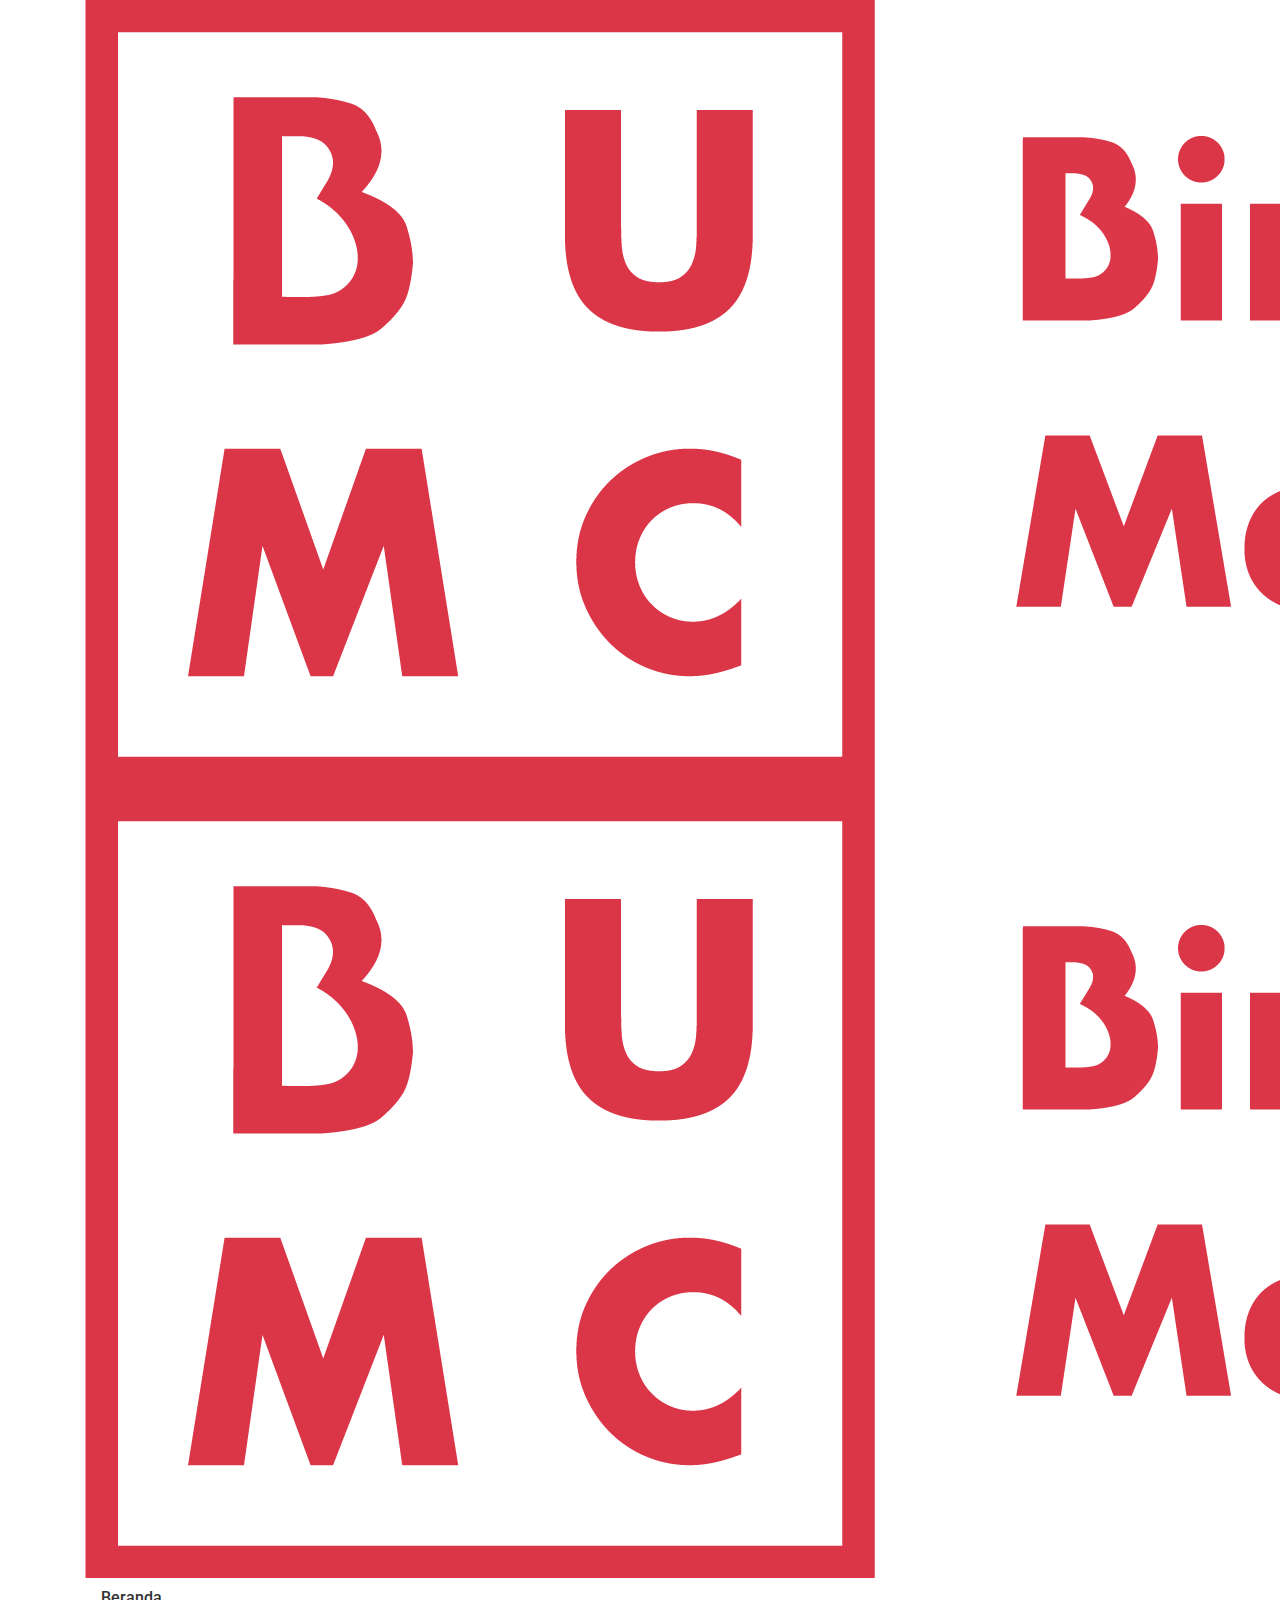
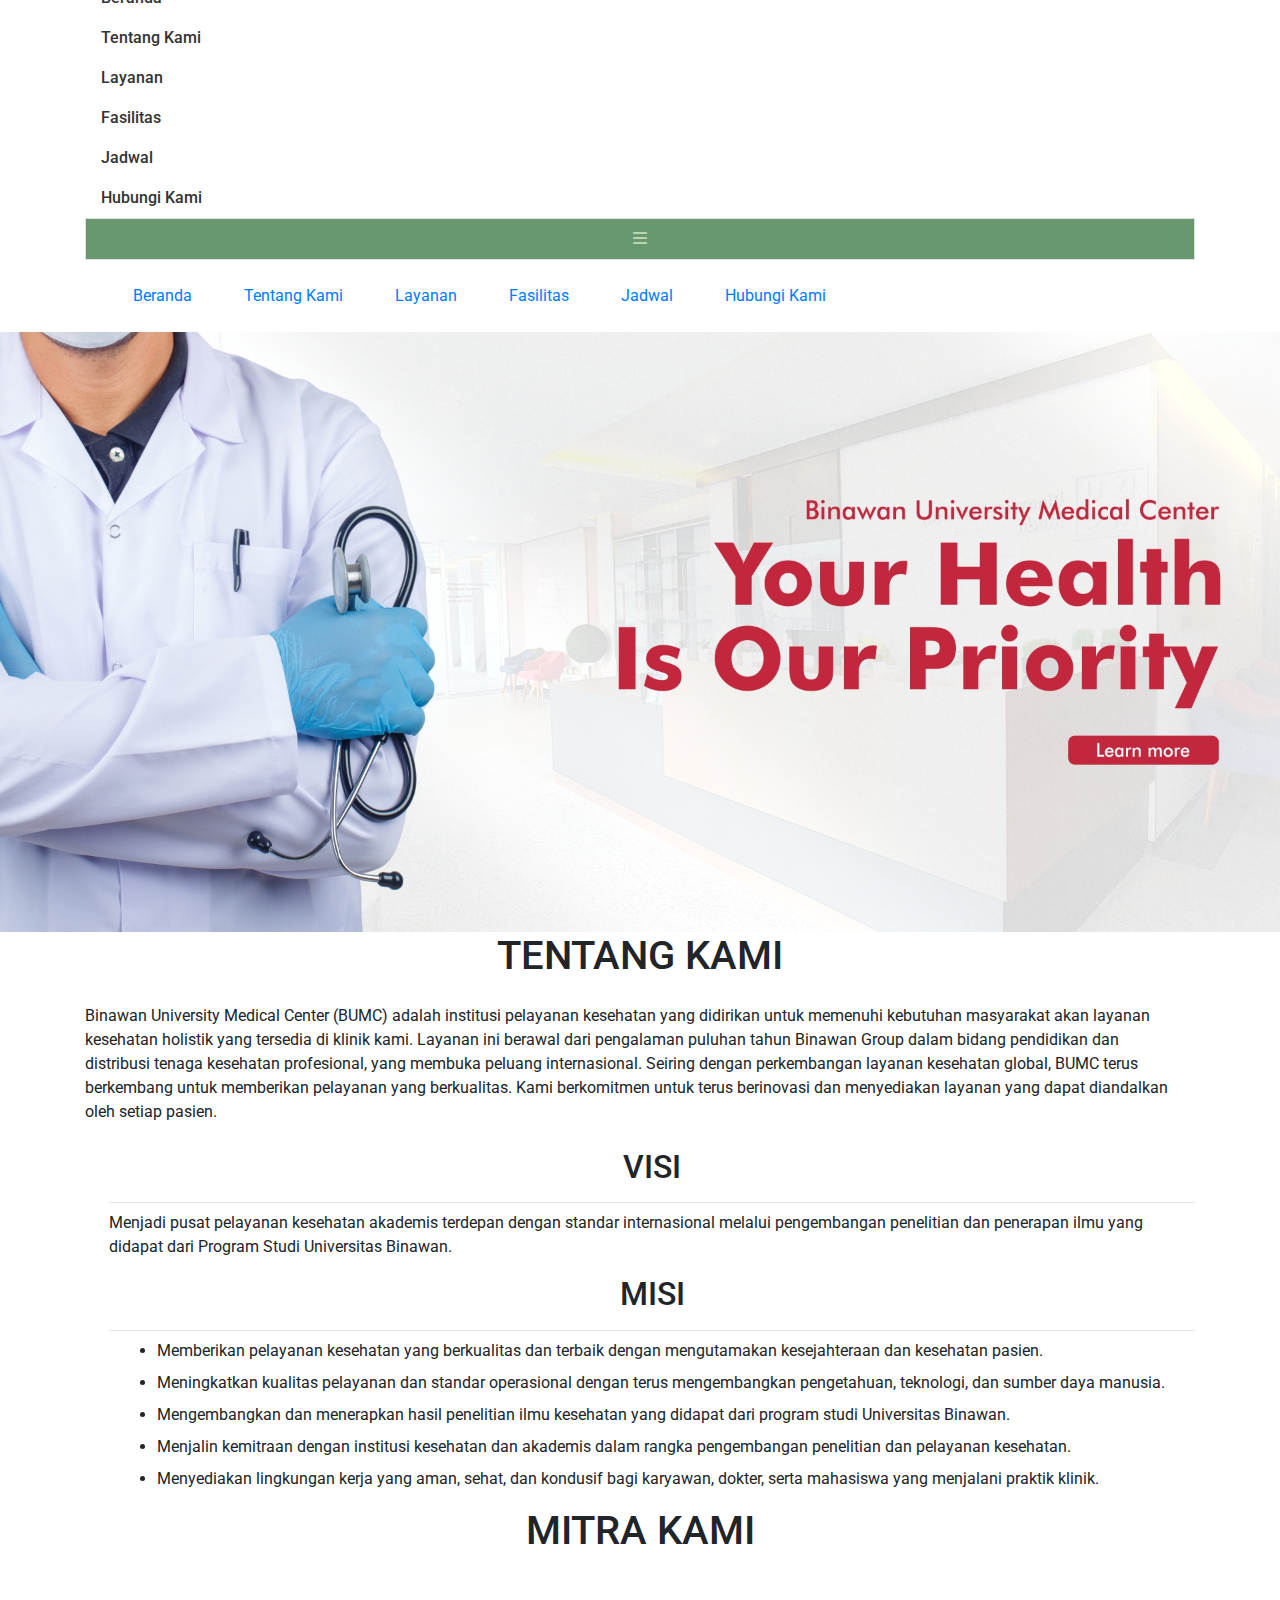
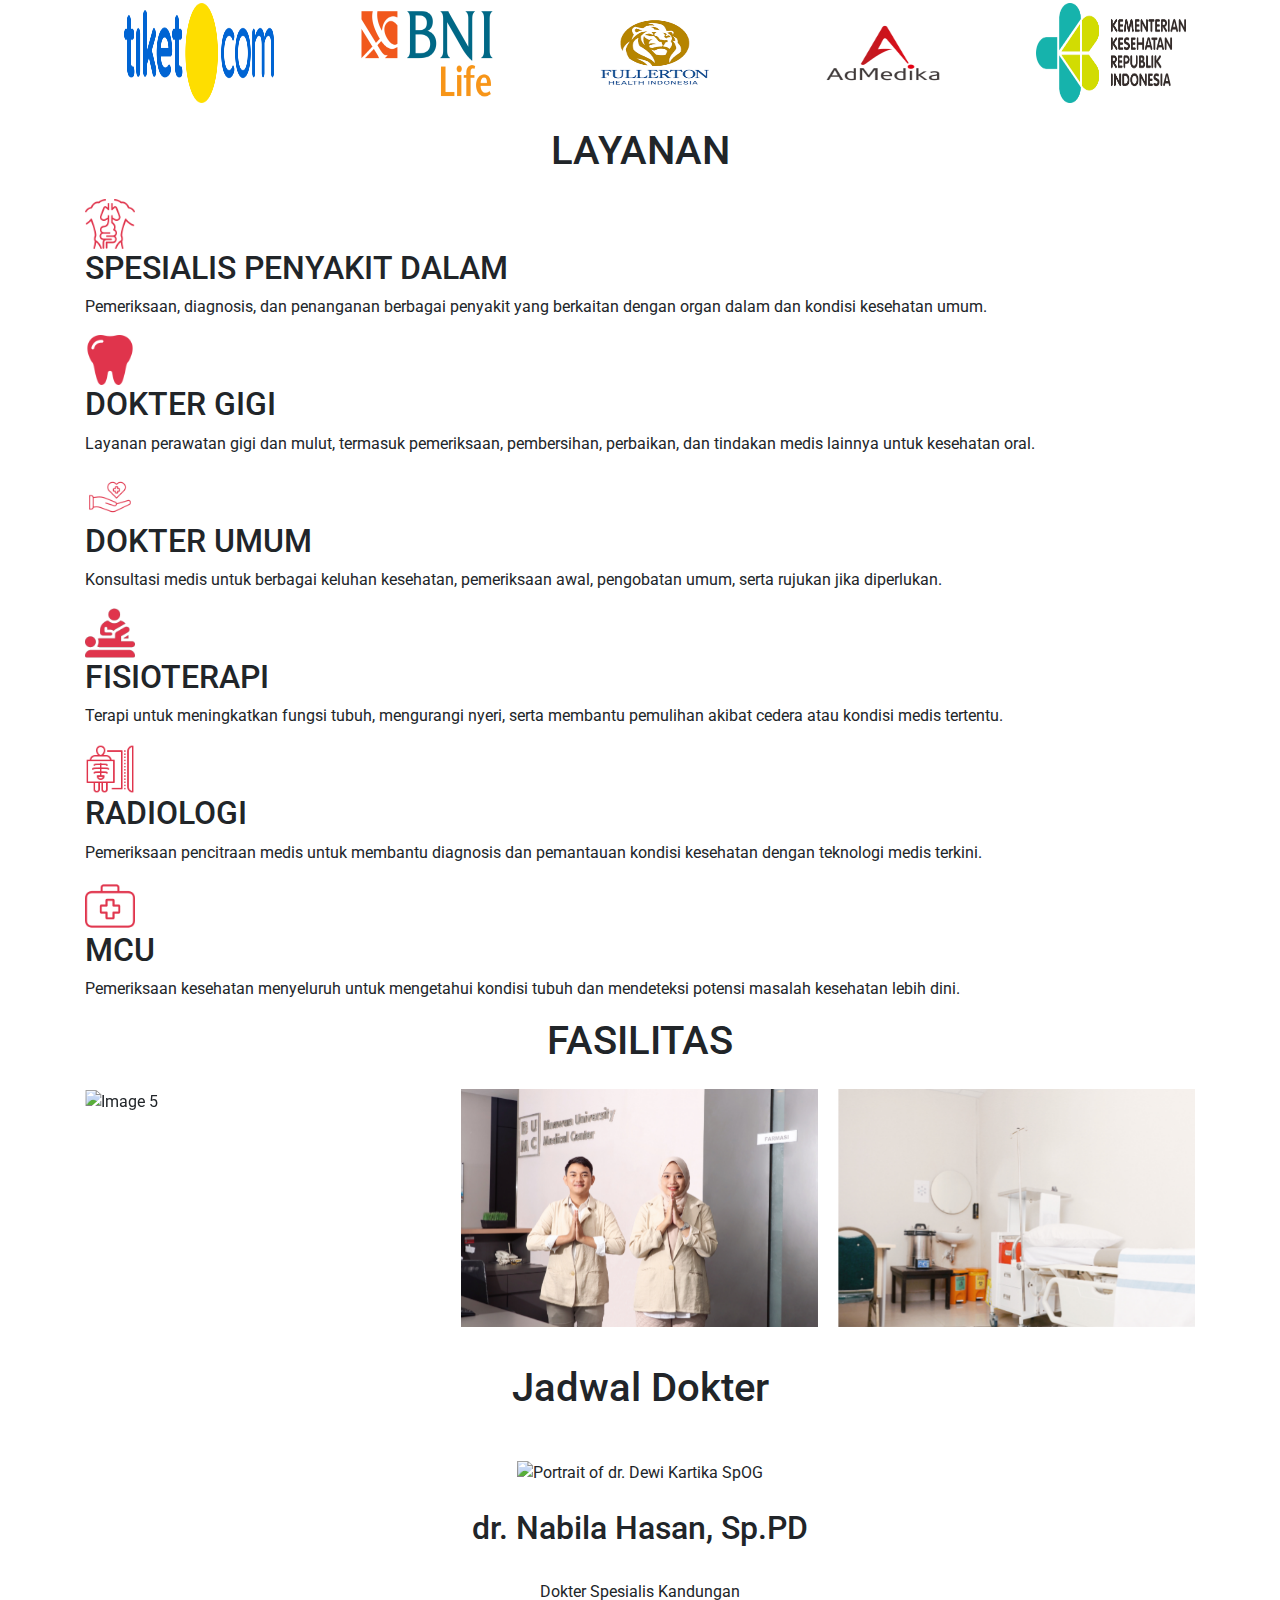
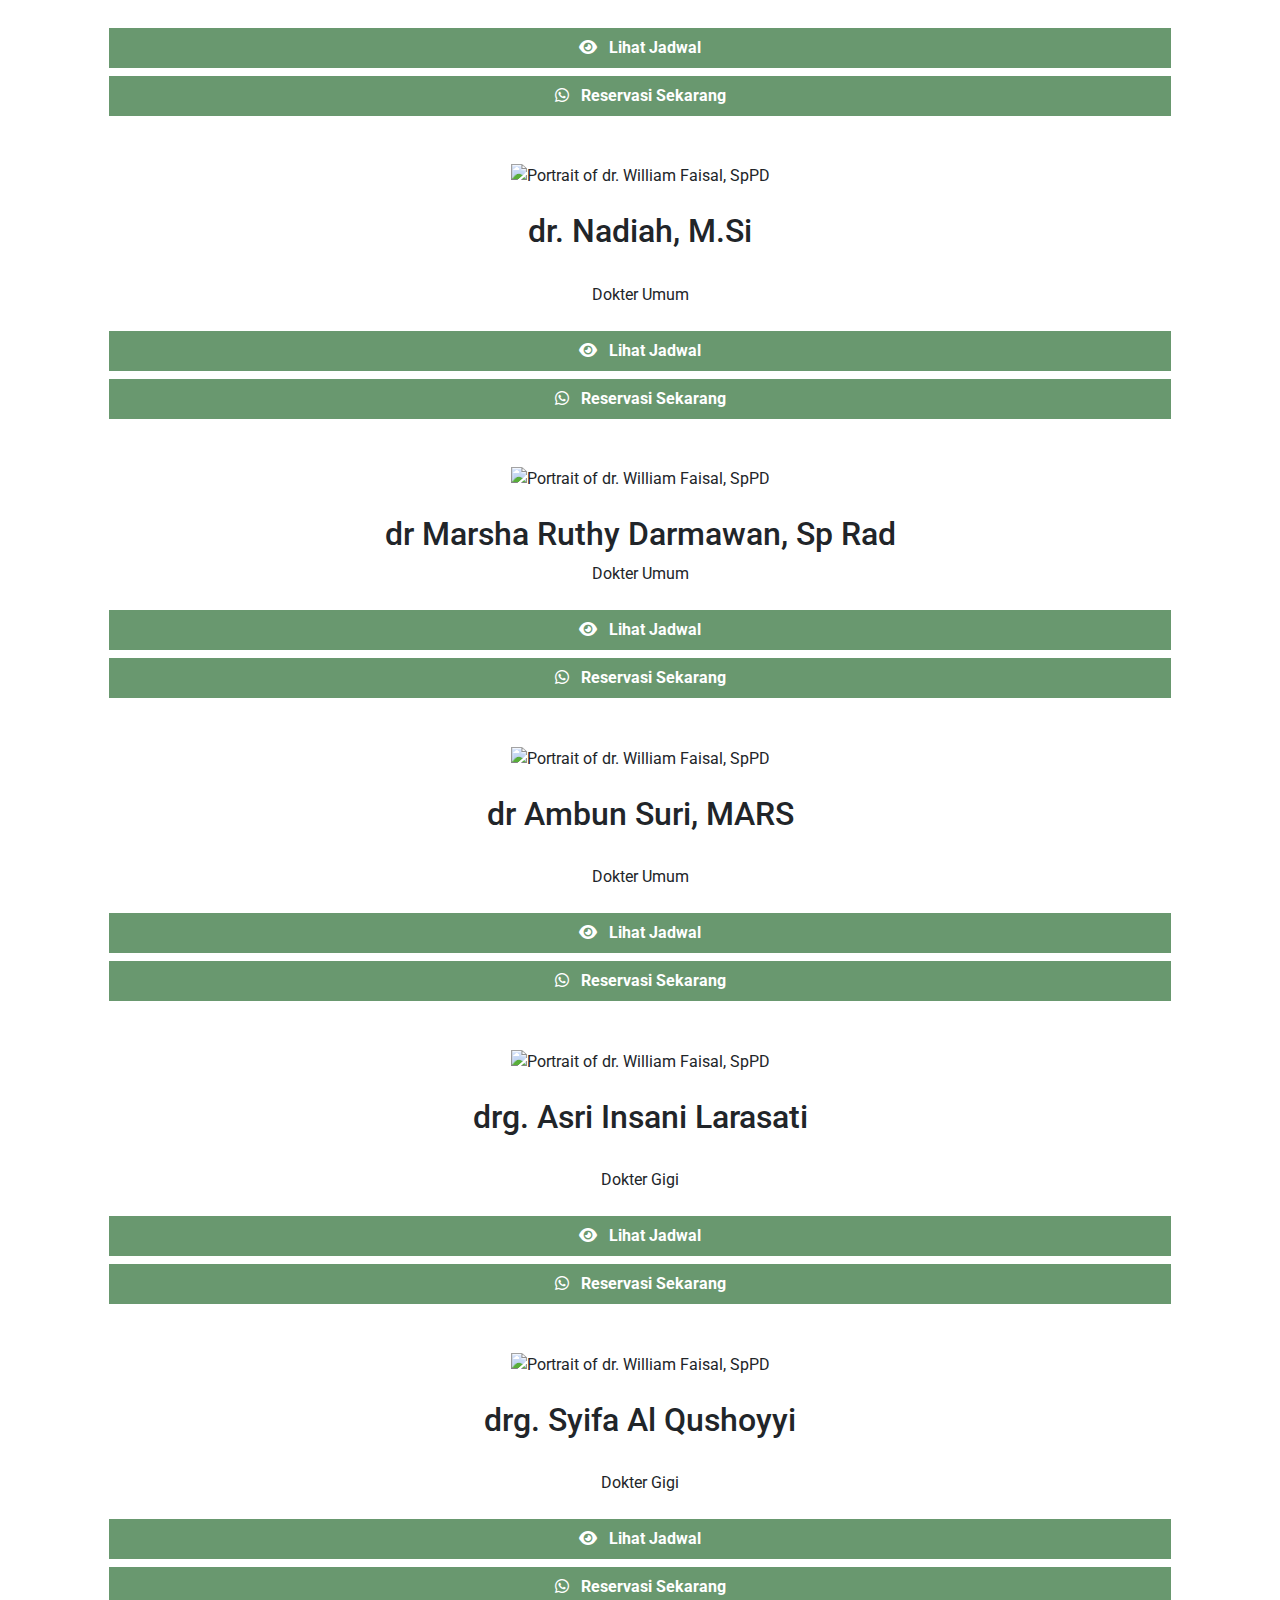
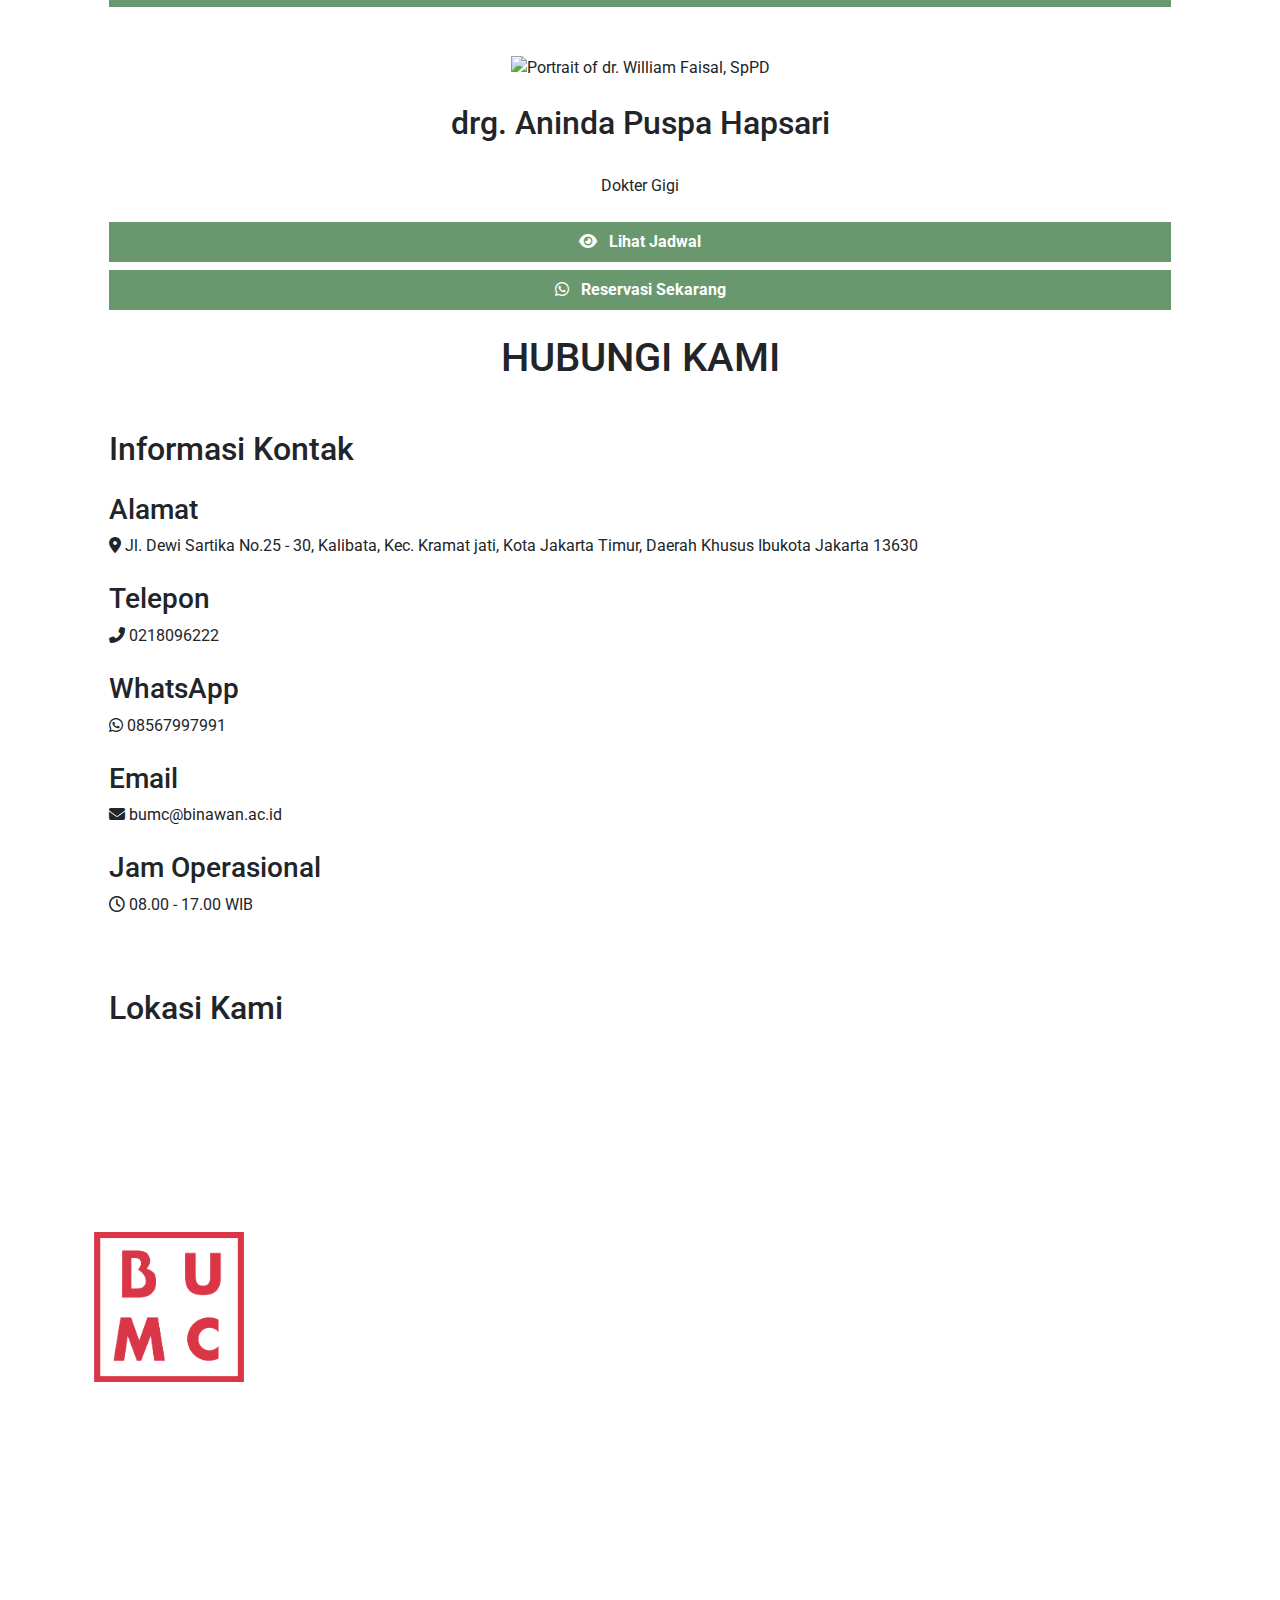
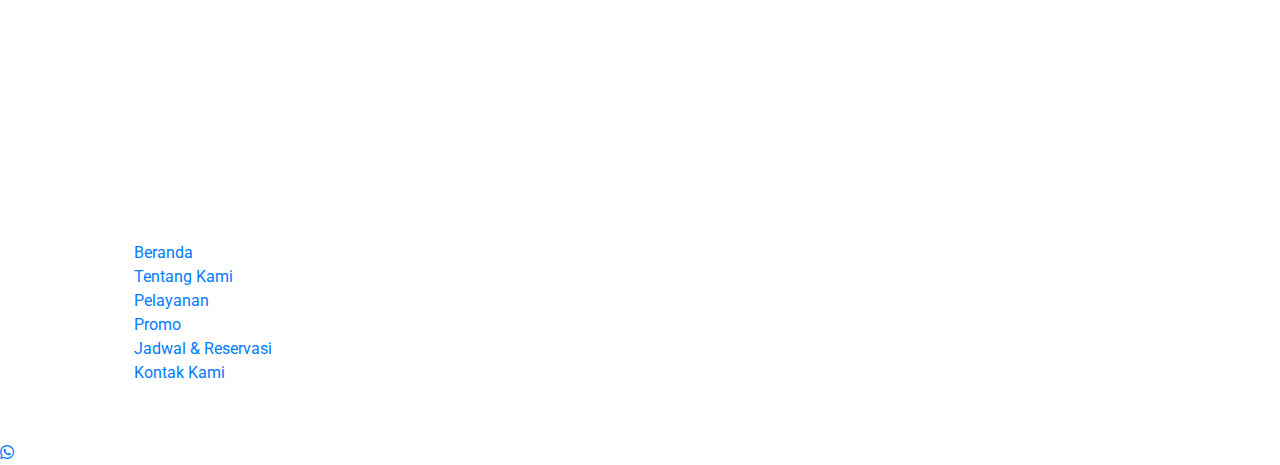
==== index.html @ ef633d6a "update" ====
<!DOCTYPE html>
<html lang="en">

<head>
    <meta charset="UTF-8">
    <meta name="viewport" content="width=device-width, initial-scale=1.0">
    <title>BUMC</title>
    <link rel="icon" href="assets/img/favicon.png">

    <!-- Connect tailwind -->
    <script src="https://cdn.tailwindcss.com"></script>
    <link href="https://cdnjs.cloudflare.com/ajax/libs/font-awesome/5.15.3/css/all.min.css" rel="stylesheet" />
    <link href="https://fonts.googleapis.com/css2?family=Roboto:wght@400;700&amp;display=swap" rel="stylesheet" />
    <link href="https://unpkg.com/swiper/swiper-bundle.min.css" rel="stylesheet" />
    <!-- <link rel="stylesheet" href="https://cdnjs.cloudflare.com/ajax/libs/font-awesome/6.4.2/css/all.min.css"> -->

    <link rel="stylesheet" href="https://cdnjs.cloudflare.com/ajax/libs/font-awesome/6.5.1/css/all.min.css">


    <!-- Connect CSS -->
    <link rel="stylesheet" href="css/navbar/navbar.css">
    <link rel="stylesheet" href="css/swiper/swiper.css">
    <link rel="stylesheet" href="css/kontak/kontak.css">
    <link rel="stylesheet" href="css/fasilitas/fasilitas.css">
    <link rel="stylesheet" href="css/mitra/mitra.css">

    <!-- Connect JS -->
    <script src="js/fasilitas.js"></script>
    <script src="js/swiper.js"></script>
    <script src="js/navbar.js"></script>

    <link rel="stylesheet" href="https://cdn.jsdelivr.net/npm/bootstrap@4.0.0/dist/css/bootstrap.min.css" integrity="sha384-Gn5384xqQ1aoWXA+058RXPxPg6fy4IWvTNh0E263XmFcJlSAwiGgFAW/dAiS6JXm" crossorigin="anonymous">
    <script src="https://code.jquery.com/jquery-3.2.1.slim.min.js" integrity="sha384-KJ3o2DKtIkvYIK3UENzmM7KCkRr/rE9/Qpg6aAZGJwFDMVNA/GpGFF93hXpG5KkN" crossorigin="anonymous"></script>
    <script src="https://cdn.jsdelivr.net/npm/popper.js@1.12.9/dist/umd/popper.min.js" integrity="sha384-ApNbgh9B+Y1QKtv3Rn7W3mgPxhU9K/ScQsAP7hUibX39j7fakFPskvXusvfa0b4Q" crossorigin="anonymous"></script>
    <script src="https://cdn.jsdelivr.net/npm/bootstrap@4.0.0/dist/js/bootstrap.min.js" integrity="sha384-JZR6Spejh4U02d8jOt6vLEHfe/JQGiRRSQQxSfFWpi1MquVdAyjUar5+76PVCmYl" crossorigin="anonymous"></script>
    <script src="https://unpkg.com/swiper/swiper-bundle.min.js"></script>
</head>

<body>
     <!-- Navigation Bar -->
     <nav class="bg-white p-6 fixed top-0 left-0 w-full z-50 shadow-md">
        <div class="container mx-auto flex justify-between items-center">
            <div class="flex items-center ml-8">
                <!-- Desktop Logo (Hidden on Mobile) -->
                <img alt="Company logo, a stylized representation of the company initials"
                    class="h-16 w-60 hidden md:block"
                    src="assets/img/bumc-logo-red.png" />

                <!-- Mobile Logo (Hidden on Desktop) -->
                <img alt="Mobile logo" class="h-12 w-40 md:hidden block"
                    src="assets/img/bumc-logo-red.png" />
            </div>

            <div class="hidden md:flex space-x-2 ml-10 text-lg">
                <a class="nav-link" href="#slider">Beranda</a>
                <a class="nav-link" href="#tentang-kami">Tentang Kami</a>
                <a class="nav-link" href="#layanan">Layanan</a>
                <a class="nav-link" href="#fasilitas">Fasilitas</a>
                <a class="nav-link" href="#jadwal">Jadwal</a>
                <a class="nav-link" href="#kontak">Hubungi Kami</a>
            </div>
            <!-- Hamburger Menu Button -->
            <div class="md:hidden">
                <button id="menu-toggle" type="button-navbar" class="text-black focus:outline-none p-2 border border-gray-400 rounded-md">
                    <i class="fas fa-bars text-2xl"></i>
                </button>
                <!-- Mobile Menu -->
                <div id="mobile-menu" class="fixed top-[80px] left-0 w-full bg-white shadow-md p-4 z-40 hidden transition-all duration-300">
                    <a class="block py-2 px-4 text-black" href="#slider">Beranda</a>
                    <a class="block py-2 px-4 text-black" href="#tentang-kami">Tentang Kami</a>
                    <a class="block py-2 px-4 text-black" href="#layanan">Layanan</a>
                    <a class="block py-2 px-4 text-black" href="#fasilitas">Fasilitas</a>
                    <a class="block py-2 px-4 text-black" href="#jadwal">Jadwal</a>
                    <a class="block py-2 px-4 text-black" href="#kontak">Hubungi Kami</a>
                </div>
            </div>
        </div>
    </nav>

    <!-- Swiper -->
    <section class="relative min-s-screen pt-24" id="slider">
        <div class="swiper-container">
            <div class="swiper-wrapper">
                <div class="swiper-slide">
                    <div class="swiper-slide-bg">
                        <img alt="A scenic view of mountains during sunset with a clear sky" height="1080"
                            src="assets/img/slider-1.jpg" width="1920" />
                    </div>
                </div>
                <div class="swiper-slide">
                    <div class="swiper-slide-bg">
                        <img alt="A beautiful beach with turquoise water and white sand" height="1080"
                            src="assets/img/slider-2.jpg" width="1920" />
                    </div>
                </div>
            </div>
            <!-- Swiper Pagination -->
            <!-- <div class="swiper-pagination"></div> -->
            <!-- Swiper Navigation -->
            <!-- <div class="swiper-button-next"></div>
            <div class="swiper-button-prev"></div> -->
        </div>
    </section>

    <!-- Swiper JS -->


    <section id="tentang-kami" class="center-page">
        <div class="container mx-auto py-12">
            <h1 class="text-center text-3xl font-bold mb-4">TENTANG KAMI</h1>
            <div class="flex justify-center mb-8">
                <div class="w-16 border-t-2 border-gray-400"></div>
            </div>
            <div class="flex flex-col md:flex-row justify-center">
                <div class="md:w-1/2 pr-4 mt-8">
                    <p class="mb-4">
                        Binawan University Medical Center (BUMC) adalah institusi pelayanan kesehatan yang didirikan untuk memenuhi kebutuhan masyarakat akan layanan kesehatan holistik yang tersedia di klinik kami. Layanan ini berawal dari pengalaman puluhan tahun Binawan Group dalam bidang pendidikan dan distribusi tenaga kesehatan profesional, yang membuka peluang internasional. Seiring dengan perkembangan layanan kesehatan global, BUMC terus berkembang untuk memberikan pelayanan yang berkualitas. Kami berkomitmen untuk terus berinovasi dan menyediakan layanan yang dapat diandalkan oleh setiap pasien.
                    </p>
                </div>
                <div class="md:w-1/2 pl-4 mt-8">
                    <div class="mb-8">
                        <h2 class="text-lg font-bold mb-2 text-center">VISI</h2>
                        <hr class="border-t-2 border-red-500 mb-2">
                        <p class="text font-size: var(--text-xl); line-height: var(--text-xl--line-height);">
                            Menjadi pusat pelayanan kesehatan akademis terdepan dengan standar internasional melalui pengembangan penelitian dan penerapan ilmu yang didapat dari Program Studi Universitas Binawan.
                        </p>
                    </div>
                    <div>
                        <h2 class="text-lg font-bold mb-2 text-center">MISI</h2>
                        <hr class="border-t-2 border-red-500 mb-2">
                        <ul class="list-disc pl-5">
                            <li class="mb-2">Memberikan pelayanan kesehatan yang berkualitas dan terbaik dengan mengutamakan kesejahteraan dan kesehatan pasien.</li>
                            <li class="mb-2">Meningkatkan kualitas pelayanan dan standar operasional dengan terus mengembangkan pengetahuan, teknologi, dan sumber daya manusia.</li>
                            <li class="mb-2">Mengembangkan dan menerapkan hasil penelitian ilmu kesehatan yang didapat dari program studi Universitas Binawan.</li>
                            <li class="mb-2">Menjalin kemitraan dengan institusi kesehatan dan akademis dalam rangka pengembangan penelitian dan pelayanan kesehatan.</li>
                            <li class="mb-2">Menyediakan lingkungan kerja yang aman, sehat, dan kondusif bagi karyawan, dokter, serta mahasiswa yang menjalani praktik klinik.</li>
                        </ul>
                    </div>
                </div>
            </div>
        </div>
    </section>

    <section id="mitra" class="center-page">

        <div class="container mx-auto py-12">
            <h1 class="text-center text-3xl font-bold mb-4">MITRA KAMI</h1>
            <div class="flex justify-center mb-8">
                <div class="w-16 border-t-2 border-gray-400"></div>
            </div>
            <div class="mitra">
                <div class="mitra-track">
                    <div class="mit flex justify-center items-center p-4 bg-white shadow-md rounded-lg">
                        <img alt="Client logo 1: A stylized representation of a tech company logo with abstract shapes and vibrant colors" height="100" src="assets/img/mitra/tiket.png" width="150" />
                    </div>
                    <div class="mit flex justify-center items-center p-4 bg-white shadow-md rounded-lg">
                        <img alt="Client logo 2: A minimalist logo with a monogram of the company's initials in a modern font" height="100" src="assets/img/mitra/bni.png" width="150" />
                    </div>
                    <div class="mit flex justify-center items-center p-4 bg-white shadow-md rounded-lg">
                        <img alt="Client logo 3: A logo featuring a globe with interconnected lines representing a global network" height="100" src="assets/img/mitra/fullerton.png" width="150" />
                    </div>
                    <div class="mit flex justify-center items-center p-4 bg-white shadow-md rounded-lg">
                        <img alt="Client logo 4: A logo with a shield and a checkmark symbolizing security and trust" height="100" src="assets/img/mitra/admedika.png" width="150" />
                    </div>
                    <div class="mit flex justify-center items-center p-4 bg-white shadow-md rounded-lg">
                        <img alt="Client logo 5: A logo with a stylized leaf and water droplet representing sustainability and eco-friendliness" height="100" src="assets/img/mitra/kemenkes.jpg" width="150" />
                    </div>
                    <div class="mit flex justify-center items-center p-4 bg-white shadow-md rounded-lg">
                        <img alt="Client logo 6: A logo with a gear and wrench symbolizing engineering and technical services" height="100" src="assets/img/mitra/halodoc.png" width="150" />
                    </div>
                    <div class="mit flex justify-center items-center p-4 bg-white shadow-md rounded-lg">
                        <img alt="Client logo 7: A logo with a stylized mountain and sun representing adventure and travel" height="100" src="assets/img/mitra/mandiri.png" width="150" />
                    </div>
                    <!-- Repeat the logos to create a seamless loop -->
                    <div class="mit flex justify-center items-center p-4 bg-white shadow-md rounded-lg">
                        <img alt="Client logo 1: A stylized representation of a tech company logo with abstract shapes and vibrant colors" height="100" src="assets/img/mitra/tiket.png" width="150" />
                    </div>
                    <div class="mit flex justify-center items-center p-4 bg-white shadow-md rounded-lg">
                        <img alt="Client logo 2: A minimalist logo with a monogram of the company's initials in a modern font" height="100" src="assets/img/mitra/bni.png" width="150" />
                    </div>
                    <div class="mit flex justify-center items-center p-4 bg-white shadow-md rounded-lg">
                        <img alt="Client logo 3: A logo featuring a globe with interconnected lines representing a global network" height="100" src="assets/img/mitra/fullerton.png" width="150" />
                    </div>
                    <div class="mit flex justify-center items-center p-4 bg-white shadow-md rounded-lg">
                        <img alt="Client logo 4: A logo with a shield and a checkmark symbolizing security and trust" height="100" src="assets/img/mitra/admedika.png" width="150" />
                    </div>
                    <div class="mit flex justify-center items-center p-4 bg-white shadow-md rounded-lg">
                        <img alt="Client logo 5: A logo with a stylized leaf and water droplet representing sustainability and eco-friendliness" height="100" src="assets/img/mitra/kemenkes.jpg" width="150" />
                    </div>
                    <div class="mit flex justify-center items-center p-4 bg-white shadow-md rounded-lg">
                        <img alt="Client logo 6: A logo with a gear and wrench symbolizing engineering and technical services" height="100" src="assets/img/mitra/halodoc.png" width="150" />
                    </div>
                    <div class="mit flex justify-center items-center p-4 bg-white shadow-md rounded-lg">
                        <img alt="Client logo 7: A logo with a stylized mountain and sun representing adventure and travel" height="100" src="assets/img/mitra/mandiri.png" width="150" />
                    </div>
                </div>
            </div>
        </div>

        <!-- Layanan -->

        <section id="layanan" class="center-page">
            <div class="container mx-auto py-12">
                <h1 class="text-center text-3xl font-bold mb-4">LAYANAN</h1>
                <div class="flex justify-center mb-8">
                    <div class="w-16 border-t-2 border-gray-400"></div>
                </div>
                <div class="grid grid-cols-1 md:grid-cols-2 lg:grid-cols-3 gap-8">
                    <div class="flex items-start">
                        <img src="assets/icons/human_64px.png" alt="Icon specialis penyakit dalam" class="mr-4" width="50" height="50">
                        <div>
                            <h2 class="text-lg font-bold">SPESIALIS PENYAKIT DALAM</h2>
                            <p class="text-gray-600">Pemeriksaan, diagnosis, dan penanganan berbagai penyakit yang berkaitan dengan organ dalam dan kondisi kesehatan umum.</p>
                        </div>
                    </div>
                    <div class="flex items-start">
                        <img src="assets/icons/molar-tooth.png" alt="Icon of a dentist" class="mr-4" width="50" height="50">
                        <div>
                            <h2 class="text-lg font-bold">DOKTER GIGI</h2>
                            <p class="text-gray-600">Layanan perawatan gigi dan mulut, termasuk pemeriksaan, pembersihan, perbaikan, dan tindakan medis lainnya untuk kesehatan oral.</p>
                        </div>
                    </div>
                    <div class="flex items-start">
                        <img src="assets/icons/health.png" alt="Icon of a general practitioner" class="mr-4" width="50" height="50">
                        <div>
                            <h2 class="text-lg font-bold">DOKTER UMUM</h2>
                            <p class="text-gray-600">Konsultasi medis untuk berbagai keluhan kesehatan, pemeriksaan awal, pengobatan umum, serta rujukan jika diperlukan.</p>
                        </div>
                    </div>
                    <div class="flex items-start">
                        <img src="assets/icons/physiotherapy.png" alt="Icon of a physiotherapist" class="mr-4" width="50" height="50">
                        <div>
                            <h2 class="text-lg font-bold">FISIOTERAPI</h2>
                            <p class="text-gray-600">Terapi untuk meningkatkan fungsi tubuh, mengurangi nyeri, serta membantu pemulihan akibat cedera atau kondisi medis tertentu.</p>
                        </div>
                    </div>
                    <div class="flex items-start">
                        <img src="assets/icons/x-ray.png" alt="Icon of a radiologist" class="mr-4" width="50" height="50">
                        <div>
                            <h2 class="text-lg font-bold">RADIOLOGI</h2>
                            <p class="text-gray-600">Pemeriksaan pencitraan medis untuk membantu diagnosis dan pemantauan kondisi kesehatan dengan teknologi medis terkini.</p>
                        </div>
                    </div>
                    <div class="flex items-start">
                        <img src="assets/icons/first-aid-kit.png" alt="Icon of a medical check-up" class="mr-4" width="50" height="50">
                        <div>
                            <h2 class="text-lg font-bold">MCU</h2>
                            <p class="text-gray-600">Pemeriksaan kesehatan menyeluruh untuk mengetahui kondisi tubuh dan mendeteksi potensi masalah kesehatan lebih dini.</p>
                        </div>
                    </div>
                </div>
            </div>
        </section>

        <!-- fasilitas -->

        <section id="fasilitas" class="center-page">
            <div class="container mx-auto py-12">
                <h1 class="text-center text-3xl font-bold mb-4">FASILITAS</h1>
                <div class="flex justify-center mb-8">
                    <div class="w-16 border-t-2 border-gray-400"></div>
                </div>

                <!-- Centered Swiper Container -->
                <div class="relative flex justify-center items-center max-w-4xl mx-auto">
                    <!-- Navigation Buttons -->
                    <!-- <div class="swiper-button-prev custom-nav"></div> -->

                    <!-- Swiper Slider -->
                    <div class="swiper-fasilitas w-full">
                        <div class="swiper-wrapper">
                            <div class="swiper-slide flex justify-center items-center">
                                <img alt="Image 1" class="rounded-lg shadow-md object-cover max-w-xs" src="assets/img/fasilitas/pic1.jpeg" />
                            </div>
                            <div class="swiper-slide flex justify-center items-center">
                                <img alt="Image 2" class="rounded-lg shadow-md object-cover max-w-xs" src="assets/img/fasilitas/pic2.jpeg" />
                            </div>
                            <div class="swiper-slide flex justify-center items-center">
                                <img alt="Image 3" class="rounded-lg shadow-md object-cover max-w-xs" src="assets/img/fasilitas/pic3.jpeg" />
                            </div>
                            <div class="swiper-slide flex justify-center items-center">
                                <img alt="Image 4" class="rounded-lg shadow-md object-cover max-w-xs" src="assets/img/fasilitas/pic4.jpeg" />
                            </div>
                            <div class="swiper-slide flex justify-center items-center">
                                <img alt="Image 5" class="rounded-lg shadow-md object-cover max-w-xs" src="assets/img/fasilitas/lorong.jpeg" />
                            </div>
                        </div>

                        <!-- Pagination -->
                        <!-- <div class="swiper-pagination"></div> -->
                    </div>

                    <!-- Navigation Buttons -->
                    <!-- <div class="swiper-button-next custom-nav"></div> -->
                </div>
            </div>
        </section>

        <!-- Dokter -->

        <section id="jadwal" class="center-page">
            <div class="container mx-auto py-12">
                <h1 class="text-center text-3xl font-bold mb-4">Jadwal Dokter</h1>
                <div class="flex justify-center mb-8">
                    <div class="w-16 border-t-2 border-gray-400"></div>
                </div>
                <div class="grid grid-cols-1 sm:grid-cols-2 lg:grid-cols-4 gap-4">

                    <!-- Doctor Specialis Penyakit Dalam 1 Dr Nabila Hasan -->
                    <div class="bg-white rounded-lg shadow-lg p-4 text-center">
                        <div class="flex justify-center mb-4">
                            <div class="w-24 h-24 rounded-full border-4 border-[#e0344c] overflow-hidden">
                                <img alt="Portrait of dr. Dewi Kartika SpOG" class="w-full h-full object-cover" height="100"
                                    src="https://storage.googleapis.com/a1aa/image/hZ44ZRbjfiiB4ykM-EsrMoYRQaCT8-fzhAb1jVPXgKI.jpg" width="100" />
                            </div>
                        </div>

                        <h2 class="text-xl font-bold">dr. Nabila Hasan, Sp.PD</h2><br>
                        <p class="text-gray-600 mb-4">Dokter Spesialis Kandungan</p>

                        <!-- Button to trigger modal -->
                        <button type="button" class="bg-[#e0344c] text-white w-full px-4 py-2 rounded-full mb-2 flex items-center justify-center"
                            data-toggle="modal" data-target="#exampleModalCenter">
                            <i class="fas fa-eye mr-2"></i>
                            Lihat Jadwal
                        </button>

                        <a href="https://wa.me/08567997991" target="_blank" rel="noopener referer">
                            <button class="bg-[#e0344c] text-white w-full px-4 py-2 rounded-full flex items-center justify-center">
                                <i class="fab fa-whatsapp mr-2"></i>
                                Reservasi Sekarang
                            </button>
                        </a>
                    </div>

                    <!-- Modal -->
                    <div class="modal fade" id="exampleModalCenter" tabindex="-1" role="dialog" aria-labelledby="exampleModalCenterTitle" aria-hidden="true">
                        <div class="modal-dialog modal-dialog-centered" role="document" style="max-width: 400px;"> <!-- Reduce width -->
                            <div class="modal-content">
                                <div class="modal-header text-center" style="display: flex; justify-content: center; width: 100%;">
                                    <h5 class="modal-title text-center" id="exampleModalLongTitle" style="flex-grow: 1; text-align: center;">Jadwal Dokter</h5>
                                </div>
                                <div class="modal-body text-center">
                                    <p><strong>On Call</strong> (dengan perjanjian)</p>
                                    <p>Silakan hubungi kami untuk membuat janji temu.</p>
                                </div>
                                <div class="modal-footer d-flex justify-content-center">
                                    <button type="button" class="btn btn-secondary" data-dismiss="modal">Tutup</button>
                                </div>
                            </div>
                        </div>
                    </div>



                    <!-- Dokter Umum -->
                    <!-- Doctor 1 Dr Nadiah -->
                    <!-- Jadwal: (Rabu & Jumat, Jam 13.00 - 17.00 WIB) & (Sabtu, Jam 09.00 - 14.00 WIB) -->
                    <div class="bg-white rounded-lg shadow-lg p-4 text-center">
                        <div class="flex justify-center mb-4">
                            <div class="w-24 h-24 rounded-full border-4 border-[#e0344c] overflow-hidden">
                                <img alt="Portrait of dr. William Faisal, SpPD" class="w-full h-full object-cover" height="100" src="https://storage.googleapis.com/a1aa/image/sOVCW8MnuVlUS4BHQvZiFVGZ6O5s7TkS4VIvtYsxPGA.jpg" width="100" />
                            </div>
                        </div>

                        <h2 class="text-xl font-bold">dr. Nadiah, M.Si </h2><br>
                        <p class="text-gray-600 mb-4">Dokter Umum</p>

                        <!-- Button to trigger modal -->
                        <button type="button" class="bg-[#e0344c] text-white w-full px-4 py-2 rounded-full mb-2 flex items-center justify-center"
                            data-toggle="modal" data-target="#docnadiah">
                            <i class="fas fa-eye mr-2"></i>
                            Lihat Jadwal
                        </button>

                        <a href="https://wa.me/08567997991" target="_blank" rel="noopener referer">
                            <button class="bg-[#e0344c] text-white w-full px-4 py-2 rounded-full flex items-center justify-center">
                                <i class="fab fa-whatsapp mr-2"></i>
                                Reservasi Sekarang
                            </button>
                        </a>
                    </div>

                    <!-- Modal -->
                    <div class="modal fade" id="docnadiah" tabindex="-1" role="dialog" aria-labelledby="exampleModalCenterTitle" aria-hidden="true">
                        <div class="modal-dialog modal-dialog-centered" role="document" style="max-width: 400px;"> <!-- Reduce width -->
                            <div class="modal-content">
                                <div class="modal-header text-center" style="display: flex; justify-content: center; width: 100%;">
                                    <h5 class="modal-title text-center" id="exampleModalLongTitle" style="flex-grow: 1; text-align: center;">Jadwal Dokter</h5>
                                </div>
                                <div class="modal-body text-center">
                                    <p><strong>Rabu & Jumat: </strong>13.00 - 17.00 WIB</p>
                                    <p><strong>Sabtu: </strong>09.00 - 14.00 WIB</p>
                                </div>
                                <div class="modal-footer d-flex justify-content-center">
                                    <button type="button" class="btn btn-secondary" data-dismiss="modal">Tutup</button>
                                </div>
                            </div>
                        </div>
                    </div>

                    <!-- Doctor 2 Dr Marsha Ruthy Darmawan, Sp Rad -->
                    <!-- Jadwal: Senin - Jum’at, Jam 14:00 - 17:00 -->
                    <div class="bg-white rounded-lg shadow-lg p-4 text-center">
                        <div class="flex justify-center mb-4">
                            <div class="w-24 h-24 rounded-full border-4 border-[#e0344c] overflow-hidden">
                                <img alt="Portrait of dr. William Faisal, SpPD" class="w-full h-full object-cover" height="100" src="https://storage.googleapis.com/a1aa/image/sOVCW8MnuVlUS4BHQvZiFVGZ6O5s7TkS4VIvtYsxPGA.jpg" width="100" />
                            </div>
                        </div>

                        <h2 class="text-xl font-bold">dr Marsha Ruthy Darmawan, Sp Rad</h2>
                        <p class="text-gray-600 mb-4">Dokter Umum</p>

                        <!-- Button to trigger modal -->
                        <button type="button" class="bg-[#e0344c] text-white w-full px-4 py-2 rounded-full mb-2 flex items-center justify-center"
                            data-toggle="modal" data-target="#docmarsha">
                            <i class="fas fa-eye mr-2"></i>
                            Lihat Jadwal
                        </button>

                        <a href="https://wa.me/08567997991" target="_blank" rel="noopener referer">
                            <button class="bg-[#e0344c] text-white w-full px-4 py-2 rounded-full flex items-center justify-center">
                                <i class="fab fa-whatsapp mr-2"></i>
                                Reservasi Sekarang
                            </button>
                        </a>
                    </div>

                    <!-- Modal -->
                    <div class="modal fade" id="docmarsha" tabindex="-1" role="dialog" aria-labelledby="exampleModalCenterTitle" aria-hidden="true">
                        <div class="modal-dialog modal-dialog-centered" role="document" style="max-width: 400px;"> <!-- Reduce width -->
                            <div class="modal-content">
                                <div class="modal-header text-center" style="display: flex; justify-content: center; width: 100%;">
                                    <h5 class="modal-title text-center" id="exampleModalLongTitle" style="flex-grow: 1; text-align: center;">Jadwal Dokter</h5>
                                </div>
                                <div class="modal-body text-center">
                                    <p><strong>Senin - Jumat: </strong>14:00 - 17:00 WIB</p>
                                </div>
                                <div class="modal-footer d-flex justify-content-center">
                                    <button type="button" class="btn btn-secondary" data-dismiss="modal">Tutup</button>
                                </div>
                            </div>
                        </div>
                    </div>


                    <!-- Doctor 3 dr Ambun Suri, MARS -->
                    <!-- Jadwal: Selasa, Kamis, Jum’at, Jam 09.00 - 14.00 WIB -->
                    <div class="bg-white rounded-lg shadow-lg p-4 text-center">
                        <div class="flex justify-center mb-4">
                            <div class="w-24 h-24 rounded-full border-4 border-[#e0344c] overflow-hidden">
                                <img alt="Portrait of dr. William Faisal, SpPD" class="w-full h-full object-cover" height="100" src="https://storage.googleapis.com/a1aa/image/sOVCW8MnuVlUS4BHQvZiFVGZ6O5s7TkS4VIvtYsxPGA.jpg" width="100" />
                            </div>
                        </div>

                        <h2 class="text-xl font-bold">dr Ambun Suri, MARS</h2><br>
                        <p class="text-gray-600 mb-4">Dokter Umum</p>

                        <!-- Button to trigger modal -->
                        <button type="button" class="bg-[#e0344c] text-white w-full px-4 py-2 rounded-full mb-2 flex items-center justify-center"
                            data-toggle="modal" data-target="#docambun">
                            <i class="fas fa-eye mr-2"></i>
                            Lihat Jadwal
                        </button>

                        <a href="https://wa.me/08567997991" target="_blank" rel="noopener referer">
                            <button class="bg-[#e0344c] text-white w-full px-4 py-2 rounded-full flex items-center justify-center">
                                <i class="fab fa-whatsapp mr-2"></i>
                                Reservasi Sekarang
                            </button>
                        </a>
                    </div>

                    <!-- Modal -->
                    <div class="modal fade" id="docambun" tabindex="-1" role="dialog" aria-labelledby="exampleModalCenterTitle" aria-hidden="true">
                        <div class="modal-dialog modal-dialog-centered" role="document" style="max-width: 400px;"> <!-- Reduce width -->
                            <div class="modal-content">
                                <div class="modal-header text-center" style="display: flex; justify-content: center; width: 100%;">
                                    <h5 class="modal-title text-center" id="exampleModalLongTitle" style="flex-grow: 1; text-align: center;">Jadwal Dokter</h5>
                                </div>
                                <div class="modal-body text-center">
                                    <p><strong>Selasa: </strong>09:00 - 14:00 WIB</p>
                                    <p><strong>Kamis: </strong>09:00 - 14:00 WIB</p>
                                    <p><strong>Jumat: </strong>09:00 - 14:00 WIB</p>
                                </div>
                                <div class="modal-footer d-flex justify-content-center">
                                    <button type="button" class="btn btn-secondary" data-dismiss="modal">Tutup</button>
                                </div>
                            </div>
                        </div>
                    </div>

                    <!-- Doctor Gigi -->
                    <!-- Doctor 1 drg. Asri Insani Larasati -->
                    <!-- Jadwal: Sabtu, Jam 10.00 - 14.00 WIB -->
                    <div class="bg-white rounded-lg shadow-lg p-4 text-center">
                        <div class="flex justify-center mb-4">
                            <div class="w-24 h-24 rounded-full border-4 border-[#e0344c] overflow-hidden">
                                <img alt="Portrait of dr. William Faisal, SpPD" class="w-full h-full object-cover" height="100" src="https://storage.googleapis.com/a1aa/image/sOVCW8MnuVlUS4BHQvZiFVGZ6O5s7TkS4VIvtYsxPGA.jpg" width="100" />
                            </div>
                        </div>

                        <h2 class="text-xl font-bold">drg. Asri Insani Larasati</h2><br>
                        <p class="text-gray-600 mb-4">Dokter Gigi</p>

                        <!-- Button to trigger modal -->
                        <button type="button" class="bg-[#e0344c] text-white w-full px-4 py-2 rounded-full mb-2 flex items-center justify-center"
                            data-toggle="modal" data-target="#docasri">
                            <i class="fas fa-eye mr-2"></i>
                            Lihat Jadwal
                        </button>

                        <a href="https://wa.me/08567997991" target="_blank" rel="noopener referer">
                            <button class="bg-[#e0344c] text-white w-full px-4 py-2 rounded-full flex items-center justify-center">
                                <i class="fab fa-whatsapp mr-2"></i>
                                Reservasi Sekarang
                            </button>
                        </a>
                    </div>

                    <!-- Modal -->
                    <div class="modal fade" id="docasri" tabindex="-1" role="dialog" aria-labelledby="exampleModalCenterTitle" aria-hidden="true">
                        <div class="modal-dialog modal-dialog-centered" role="document" style="max-width: 400px;"> <!-- Reduce width -->
                            <div class="modal-content">
                                <div class="modal-header text-center" style="display: flex; justify-content: center; width: 100%;">
                                    <h5 class="modal-title text-center" id="exampleModalLongTitle" style="flex-grow: 1; text-align: center;">Jadwal Dokter</h5>
                                </div>
                                <div class="modal-body text-center">
                                    <p><strong>Sabtu: </strong>10:00 - 14:00 WIB</p>
                                </div>
                                <div class="modal-footer d-flex justify-content-center">
                                    <button type="button" class="btn btn-secondary" data-dismiss="modal">Tutup</button>
                                </div>
                            </div>
                        </div>
                    </div>

                    <!-- Doctor 2 drg. Syifa Al Qushoyyi -->
                    <!-- Jadwal: Senin & Jum’at, Jam 09.00 - 14.00 WIB -->
                    <div class="bg-white rounded-lg shadow-lg p-4 text-center">
                        <div class="flex justify-center mb-4">
                            <div class="w-24 h-24 rounded-full border-4 border-[#e0344c] overflow-hidden">
                                <img alt="Portrait of dr. William Faisal, SpPD" class="w-full h-full object-cover" height="100" src="https://storage.googleapis.com/a1aa/image/sOVCW8MnuVlUS4BHQvZiFVGZ6O5s7TkS4VIvtYsxPGA.jpg" width="100" />
                            </div>
                        </div>

                        <h2 class="text-xl font-bold">drg. Syifa Al Qushoyyi</h2><br>
                        <p class="text-gray-600 mb-4">Dokter Gigi</p>

                        <!-- Button to trigger modal -->
                        <button type="button" class="bg-[#e0344c] text-white w-full px-4 py-2 rounded-full mb-2 flex items-center justify-center"
                            data-toggle="modal" data-target="#docsyifa">
                            <i class="fas fa-eye mr-2"></i>
                            Lihat Jadwal
                        </button>

                        <a href="https://wa.me/08567997991" target="_blank" rel="noopener referer">
                            <button class="bg-[#e0344c] text-white w-full px-4 py-2 rounded-full flex items-center justify-center">
                                <i class="fab fa-whatsapp mr-2"></i>
                                Reservasi Sekarang
                            </button>
                        </a>
                    </div>

                    <!-- Modal -->
                    <div class="modal fade" id="docsyifa" tabindex="-1" role="dialog" aria-labelledby="exampleModalCenterTitle" aria-hidden="true">
                        <div class="modal-dialog modal-dialog-centered" role="document" style="max-width: 400px;"> <!-- Reduce width -->
                            <div class="modal-content">
                                <div class="modal-header text-center" style="display: flex; justify-content: center; width: 100%;">
                                    <h5 class="modal-title text-center" id="exampleModalLongTitle" style="flex-grow: 1; text-align: center;">Jadwal Dokter</h5>
                                </div>
                                <div class="modal-body text-center">
                                    <p><strong>Senin & Jumat: </strong>09:00 - 14:00 WIB</p>
                                </div>
                                <div class="modal-footer d-flex justify-content-center">
                                    <button type="button" class="btn btn-secondary" data-dismiss="modal">Tutup</button>
                                </div>
                            </div>
                        </div>
                    </div>

                    <!-- Doctor 3 drg. Aninda Puspa Hapsari -->
                    <!-- Jadwal: Selasa, Kamis, Jum’at, Jam 09.00 - 14.00 WIB -->
                    <div class="bg-white rounded-lg shadow-lg p-4 text-center">
                        <div class="flex justify-center mb-4">
                            <div class="w-24 h-24 rounded-full border-4 border-[#e0344c] overflow-hidden">
                                <img alt="Portrait of dr. William Faisal, SpPD" class="w-full h-full object-cover" height="100" src="https://storage.googleapis.com/a1aa/image/sOVCW8MnuVlUS4BHQvZiFVGZ6O5s7TkS4VIvtYsxPGA.jpg" width="100" />
                            </div>
                        </div>

                        <h2 class="text-xl font-bold">drg. Aninda Puspa Hapsari</h2><br>
                        <p class="text-gray-600 mb-4">Dokter Gigi</p>

                        <!-- Button to trigger modal -->
                        <button type="button" class="bg-[#e0344c] text-white w-full px-4 py-2 rounded-full mb-2 flex items-center justify-center"
                            data-toggle="modal" data-target="#docaninda">
                            <i class="fas fa-eye mr-2"></i>
                            Lihat Jadwal
                        </button>

                        <a href="https://wa.me/08567997991" target="_blank" rel="noopener referer">
                            <button class="bg-[#e0344c] text-white w-full px-4 py-2 rounded-full flex items-center justify-center">
                                <i class="fab fa-whatsapp mr-2"></i>
                                Reservasi Sekarang
                            </button>
                        </a>
                    </div>

                    <!-- Modal -->
                    <div class="modal fade" id="docaninda" tabindex="-1" role="dialog" aria-labelledby="exampleModalCenterTitle" aria-hidden="true">
                        <div class="modal-dialog modal-dialog-centered" role="document" style="max-width: 400px;"> <!-- Reduce width -->
                            <div class="modal-content">
                                <div class="modal-header text-center" style="display: flex; justify-content: center; width: 100%;">
                                    <h5 class="modal-title text-center" id="exampleModalLongTitle" style="flex-grow: 1; text-align: center;">Jadwal Dokter</h5>
                                </div>
                                <div class="modal-body text-center">
                                    <p><strong>Selasa: </strong>09:00 - 14:00 WIB</p>
                                    <p><strong>Kamis: </strong>09:00 - 14:00 WIB</p>
                                    <p><strong>Jumat: </strong>09:00 - 14:00 WIB</p>
                                </div>
                                <div class="modal-footer d-flex justify-content-center">
                                    <button type="button" class="btn btn-secondary" data-dismiss="modal">Tutup</button>
                                </div>
                            </div>
                        </div>
                    </div>
                </div>
            </div>
        </section>

        <!-- Contact -->

        <section id="kontak" class="center-page py-10">
            <div class="container mx-auto">
                <h1 class="text-center text-3xl font-bold mb-4">HUBUNGI KAMI</h1>
                <div class="flex justify-center mb-6">
                    <div class="w-16 border-t-2 border-gray-400"></div>
                </div>
                <div class="bg-white shadow-md rounded-lg p-6 flex flex-col md:flex-row">
                    <!-- Contact Information -->
                    <div class="md:w-1/2 p-4">
                        <h2 class="text-2xl font-bold mb-4">Informasi Kontak</h2>
                        <div class="mb-4">
                            <h3 class="text-xl font-semibold">Alamat</h3>
                            <p>
                                <i class="fa-solid fa-location-dot"></i>
                                Jl. Dewi Sartika No.25 - 30, Kalibata, Kec. Kramat jati, Kota Jakarta Timur, Daerah Khusus Ibukota Jakarta 13630
                            </p>
                        </div>
                        <div class="mb-4">
                            <h3 class="text-xl font-semibold">Telepon</h3>
                            <p>
                                <i class="fas fa-phone-alt"></i>
                                0218096222
                            </p>
                        </div>
                        <div class="mb-4">
                            <h3 class="text-xl font-semibold">WhatsApp</h3>
                            <p>
                                <i class="fab fa-whatsapp"></i>
                                08567997991
                            </p>
                        </div>
                        <div class="mb-4">
                            <h3 class="text-xl font-semibold">Email</h3>
                            <p>
                                <i class="fas fa-envelope"></i>
                                bumc@binawan.ac.id
                            </p>
                        </div>
                        <div class="mb-4">
                            <h3 class="text-xl font-semibold">Jam Operasional</h3>
                            <p>
                                <i class="fa-regular fa-clock"></i>
                                08.00 - 17.00 WIB
                            </p>
                        </div>
                    </div>
                    <!-- Map -->
                    <div class="md:w-1/2 p-4">
                        <h2 class="text-2xl font-bold mb-4">Lokasi Kami</h2>
                        <div class="relative w-full h-64 md:h-96">
                            <iframe class="w-full h-full rounded-lg"
                                src="https://www.google.com/maps/embed?pb=!1m18!1m12!1m3!1d3966.0462412341994!2d106.86087277573179!3d-6.257639261267588!2m3!1f0!2f0!3f0!3m2!1i1024!2i768!4f13.1!3m3!1m2!1s0x2e69f25537ac4cd3%3A0x30c0425b54c795fd!2sBUMC%20Kalibata%20-%20Binawan%20University%20Medical%20Center!5e0!3m2!1sen!2sid!4v1741317788903!5m2!1sen!2sid"
                                style="border:0;"
                                allowfullscreen=""
                                loading="lazy">
                            </iframe>
                        </div>
                    </div>
                </div>
        </section>


        <!-- Footer -->
        <footer class="relative z-10 bg-gradient-to-r from-gray-600 to-black text-white py-10 clear-both">
            <div class="container mx-auto px-4 flex flex-col md:flex-row justify-between">
                <div class="mb-6 md:mb-0">
                    <img height="150" width="150" src="assets/img/favicon.png" alt="Inter Medika Logo" class="mb-4">
                    <p class="text-sm">Binawan University Medical Center</p>
                    <div class="flex space-x-4 mt-4">
                        <a class="text-white" href="https://www.tiktok.com/@klinikbumc.id" target="_blank" rel="noopener noreferrer"><i class="fa-brands fa-tiktok"></i></a>
                        <a class="text-white" href="https://www.instagram.com/bumc.id" target="_blank" rel="noopener noreferrer"><i class="fab fa-instagram"></i></a>
                    </div>
                </div>
                <div class="mb-6 md:mb-0">
                    <h3 class="font-bold mb-4">Kontak</h3>
                    <p class="text-sm">Jl. Dewi Sartika No.25 - 30, Kalibata</p>
                    <p class="text-sm"> Kec. Kramat jati, Kota Jakarta Timur</p>
                    <p class="text-sm">Daerah Khusus Ibukota Jakarta 13630</p>
                    <p class="text-sm mt-4"><i class="fas fa-envelope"></i> bumc@binawan.ac.id</p>
                    <p class="text-sm"><i class="fas fa-phone-alt"></i> 021-8096-222</p>
                    <p class="text-sm"><i class="fab fa-whatsapp"></i> 0856-7997-991</p>
                </div>
                <div class="mb-6 md:mb-0">
                    <h3 class="font-bold mb-4">Menu</h3>
                    <ul class="space-y-2">
                        <li><a class="text-sm" href="#">Beranda</a></li>
                        <li><a class="text-sm" href="#">Tentang Kami</a></li>
                        <li><a class="text-sm" href="#">Pelayanan</a></li>
                        <li><a class="text-sm" href="#">Promo</a></li>
                        <li><a class="text-sm" href="#">Jadwal & Reservasi</a></li>
                        <li><a class="text-sm" href="#">Kontak Kami</a></li>
                    </ul>
                </div>
                <!-- <div>
                    <h3 class="font-bold mb-4">Dapatkan Informasi Terbaru</h3>
                    <form class="space-y-4">
                        <input type="email" placeholder="Email" class="w-full px-4 py-2 text-sm text-gray-700 bg-white rounded-md focus:outline-none">
                        <input type="text" placeholder="Whatsapp" class="w-full px-4 py-2 text-sm text-gray-700 bg-white rounded-md focus:outline-none">
                        <button type="submit" class="w-full px-4 py-2 text-sm font-bold text-white bg-gray-600 rounded-md hover:bg-gray-700">
                            SUBSCRIBE
                        </button>
                    </form>
                </div> -->
            </div>
            <div class="container mx-auto px-4 mt-10 text-center">
                <p class="text-sm">© 2025 Binawan University Medical Center | All Rights Reserved</p>
            </div>
            <div class="fixed bottom-4 right-4">
                <a class="text-green-500 text-3xl" href="https://wa.me/08567997991" target="_blank" rel="noopener noreferrer">
                    <i class="fab fa-whatsapp"></i>
                </a>
            </div>
        </footer>
</body>

</html>
---- css/navbar/navbar.css ----
.nav-link {
    color: #333;
    font-weight: 500;
    padding: 10px 20px;
    text-decoration: none;
    display: inline-block;
    /* Ensures the box effect remains */
    transition: background-color 0.3s ease-in-out, color 0.3s ease-in-out;
    border-radius: 5px;
    /* Optional rounded edges */
}

.nav-link:hover {
    background-color: #e0344c;
    /* Light gray box effect */
    color: #000;
}
---- css/kontak/kontak.css ----
.ffbox {
    display: flex;
    width: 80%;
    max-width: 800px;
    background-color: #fff;
    border: 3px solid #e4e4e9;
    box-shadow: 0 0 10px rgba(0, 0, 0, 0.1);
    overflow: hidden;
    border-radius: 10px;
    flex-wrap: wrap;
}

.ffbox1 {
    flex: 1;
    padding: 20px;
    box-shadow: 0 0 10px rgba(0, 0, 0, 0.1);
}

.ffbox1 label {
    display: block;
    margin-bottom: 8px;
}

.ffbox1 input,
.ffbox1 textarea {
    width: 100%;
    padding: 8px;
    margin-bottom: 16px;
    box-sizing: border-box;
    border-radius: 15px;
    background-color: #dcdce1;
    border: none;
}

.ffbox1 textarea {
    resize: vertical;
}

.ffbox1 {
    margin-bottom: 16px;
}

.ffbox1 label {
    margin-right: 16px;
}

.map-div {
    flex: 1;
    background-color: #eee;
}

button {
    width: 100%;
    padding: 8px;
    margin-bottom: 16px;
    box-sizing: border-box;
    border-radius: 15px;
    background-color: rgb(105, 152, 111);
    color: rgb(183, 213, 179);
    font-size: 17px;
    font-weight: 700;
    border: #a2c2ee;
}

button:hover {
    background-color: rgb(52, 98, 58);
}

.map-div iframe {
    border: 0;
    padding: 10px;
}

.gfg {
    text-align: center;
    color: green;
}

.map-div {
    background-color: rgb(152, 178, 234);
}
---- css/fasilitas/fasilitas.css ----
.swiper-button-prev {
    left: -40px;
}

.swiper-button-next {
    right: -40px;
}

/* Mencegah gambar yang tidak aktif terlihat */
.swiper-slide {
    opacity: 0;
    transition: opacity 0.3s ease-in-out;
}

/* Hanya gambar yang aktif dan di sampingnya yang terlihat */
.swiper-slide-active,
.swiper-slide-next,
.swiper-slide-prev {
    opacity: 1;
}

/* Mencegah slide keluar dari batas */
.swiper-fasilitas {
    overflow: hidden;
}

/* Warna pagination bullet */
.swiper-pagination-bullet {
    background-color: black !important;
    /* Ubah warna bullet jadi hitam */
    width: 10px;
    height: 10px;
    opacity: 0.5;
    transition: opacity 0.3s ease-in-out;
}

/* Aktifkan warna bullet yang sedang dipilih */
.swiper-pagination-bullet-active {
    opacity: 1;
}
---- css/mitra/mitra.css ----
.mitra {
    display: flex;
    overflow: hidden;
    width: 100%;
    position: relative;
}

.mitra-track {
    display: flex;
    width: max-content;
    animation: scroll 15s linear infinite;
}

.mit {
    min-width: 150px;
    margin: 0 15px;
}

@keyframes scroll {
    from {
        transform: translateX(0);
    }

    to {
        transform: translateX(-50%);
    }
}
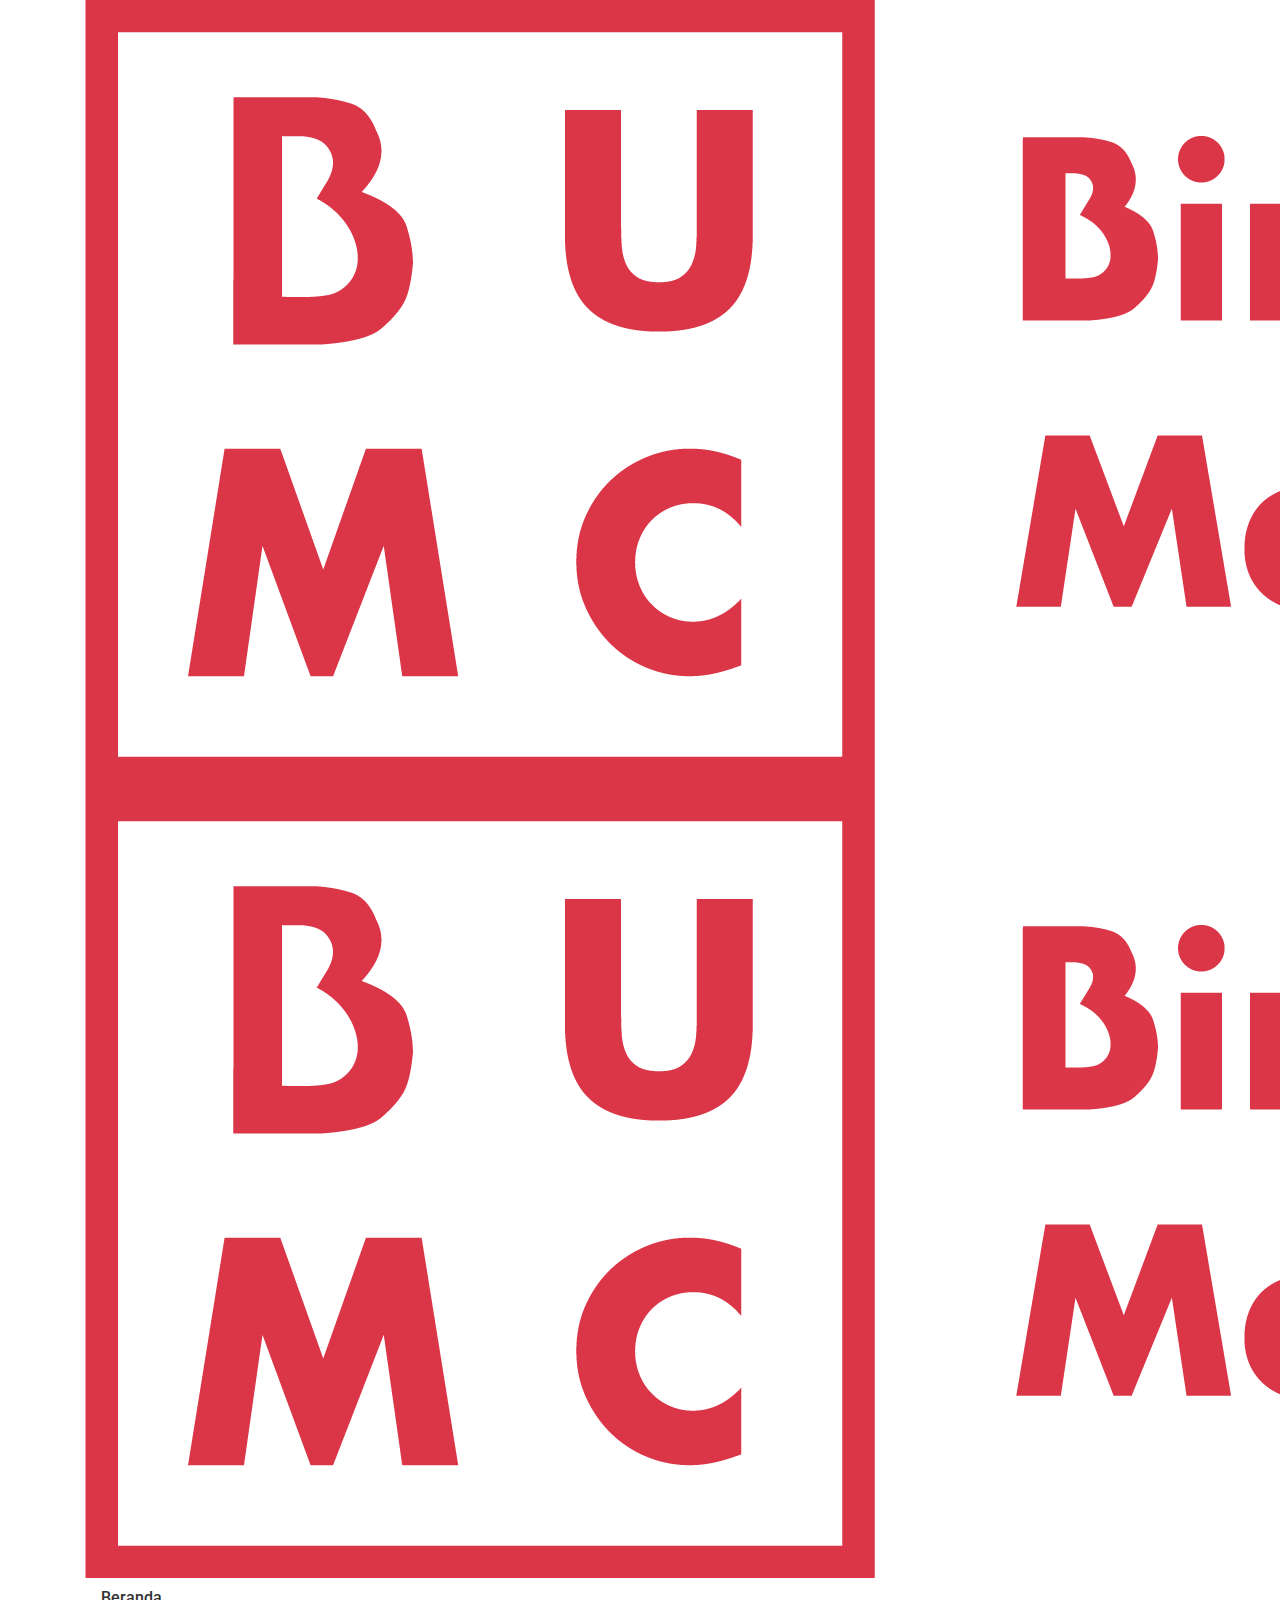
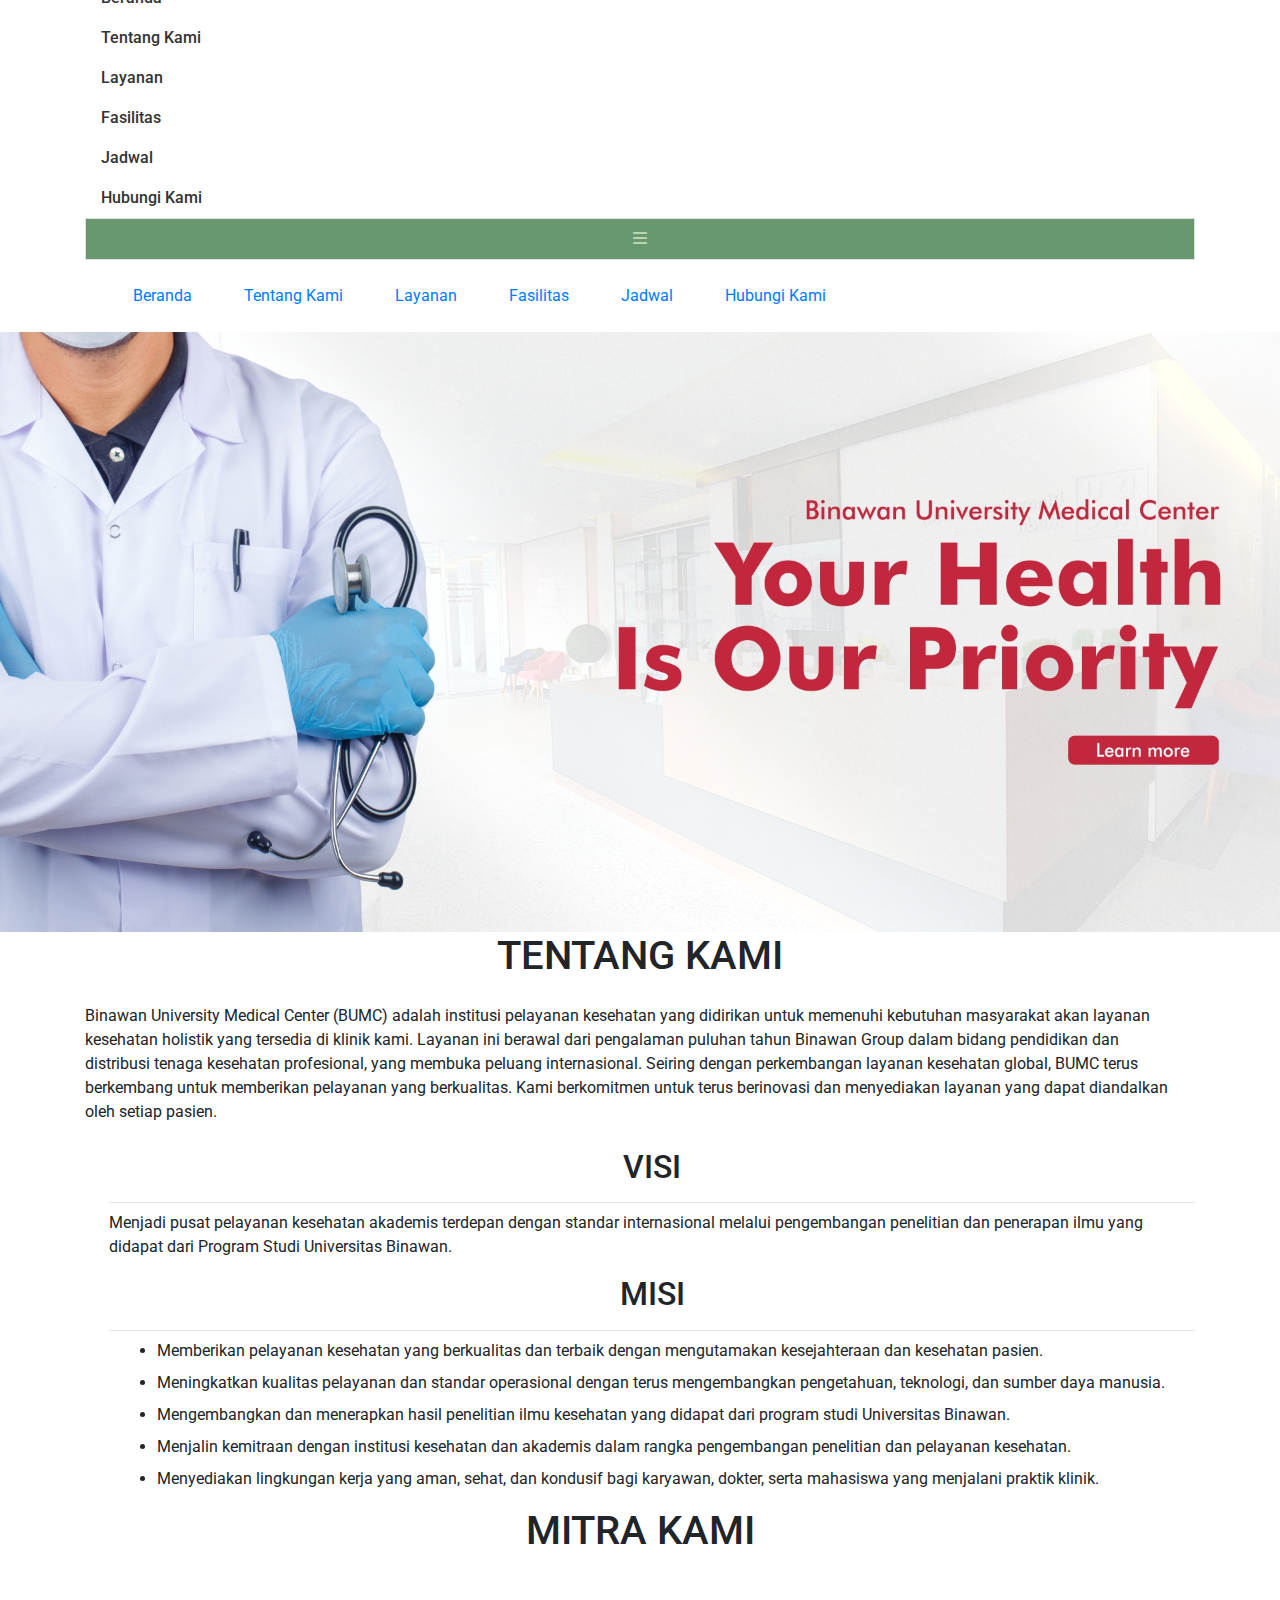
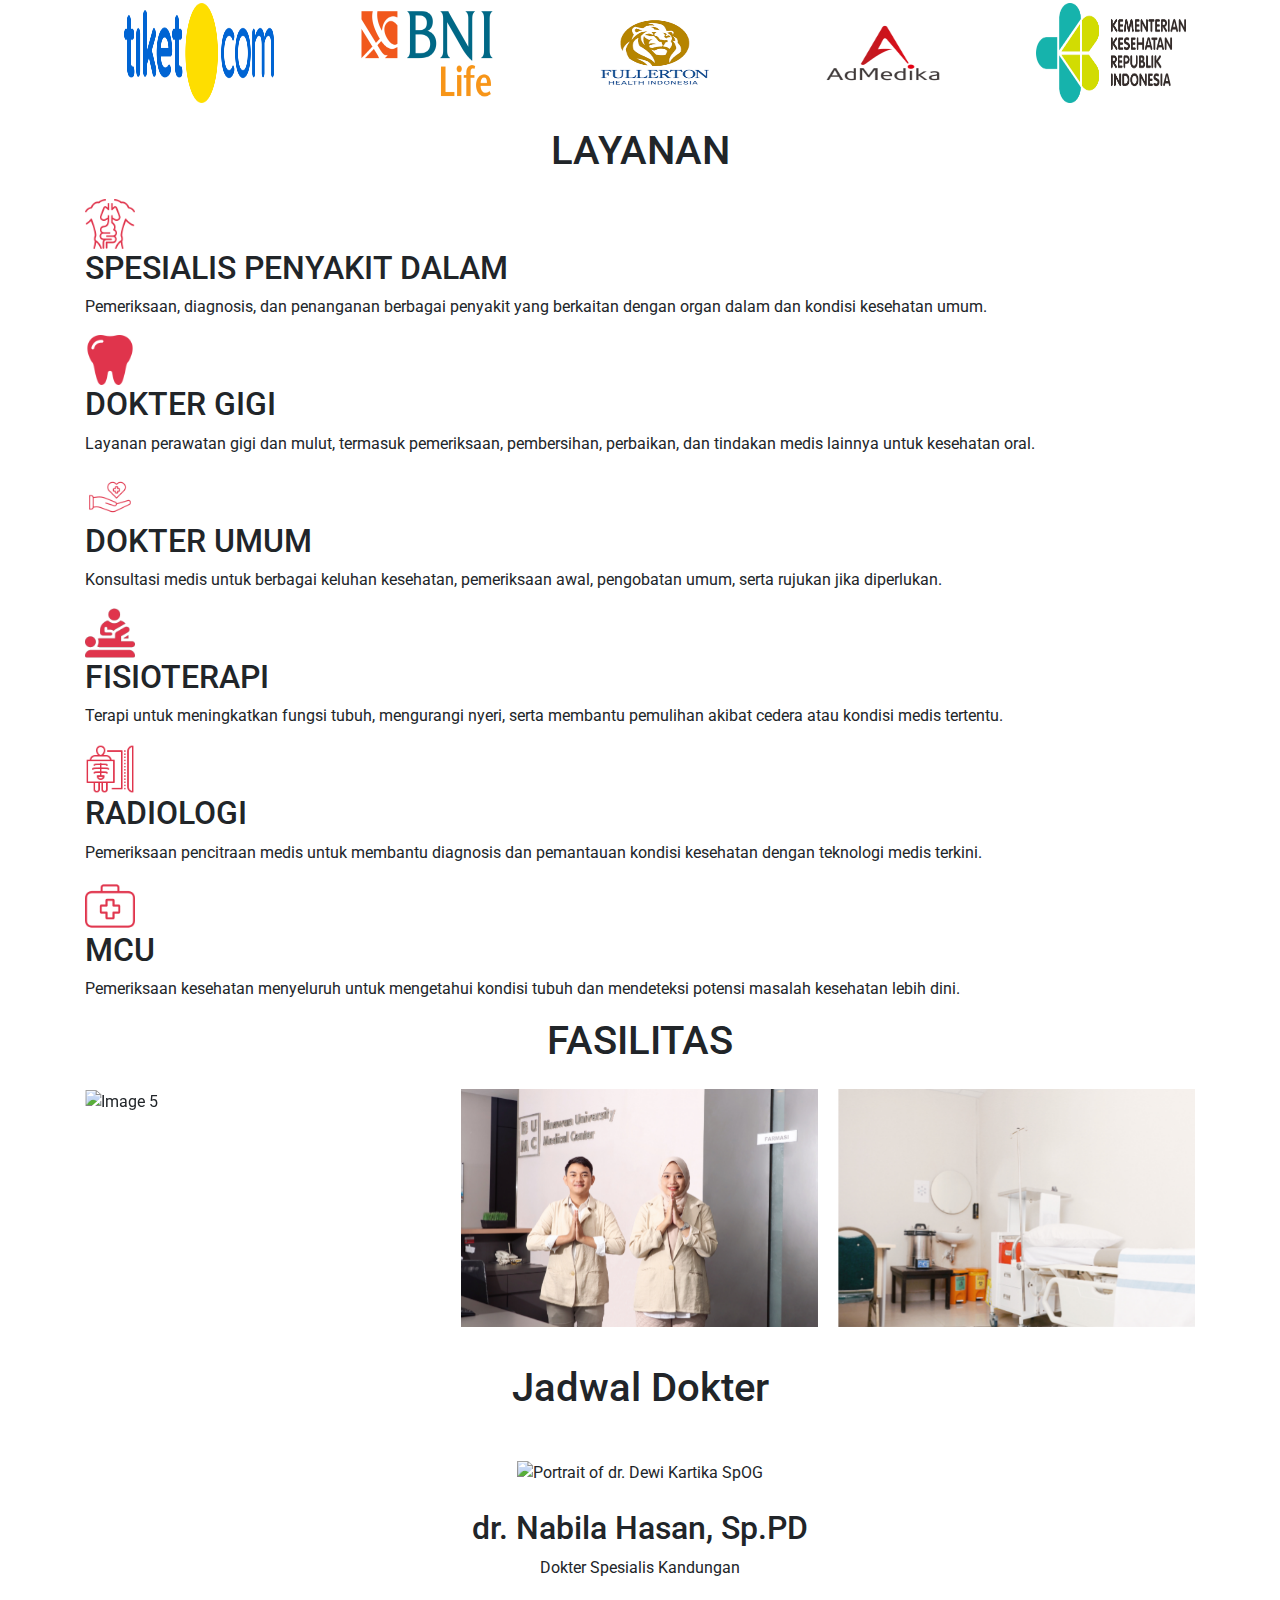
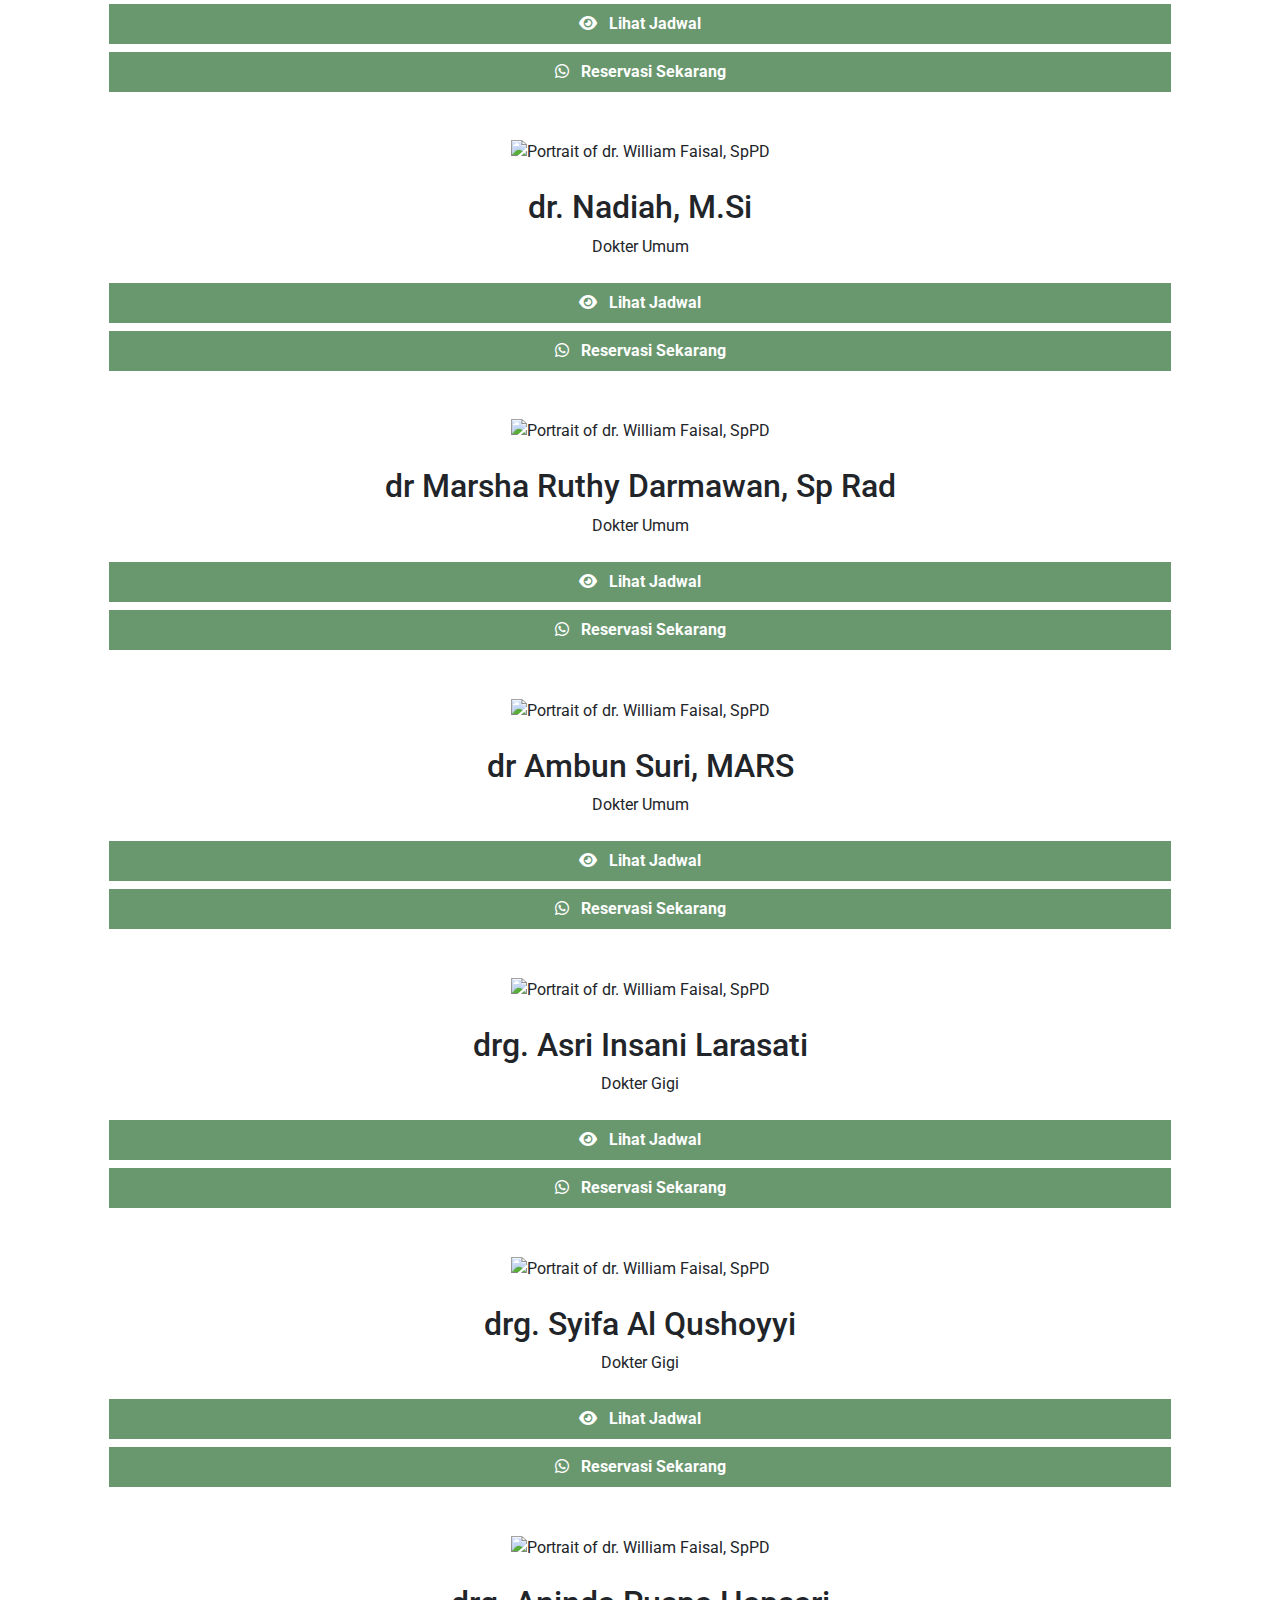
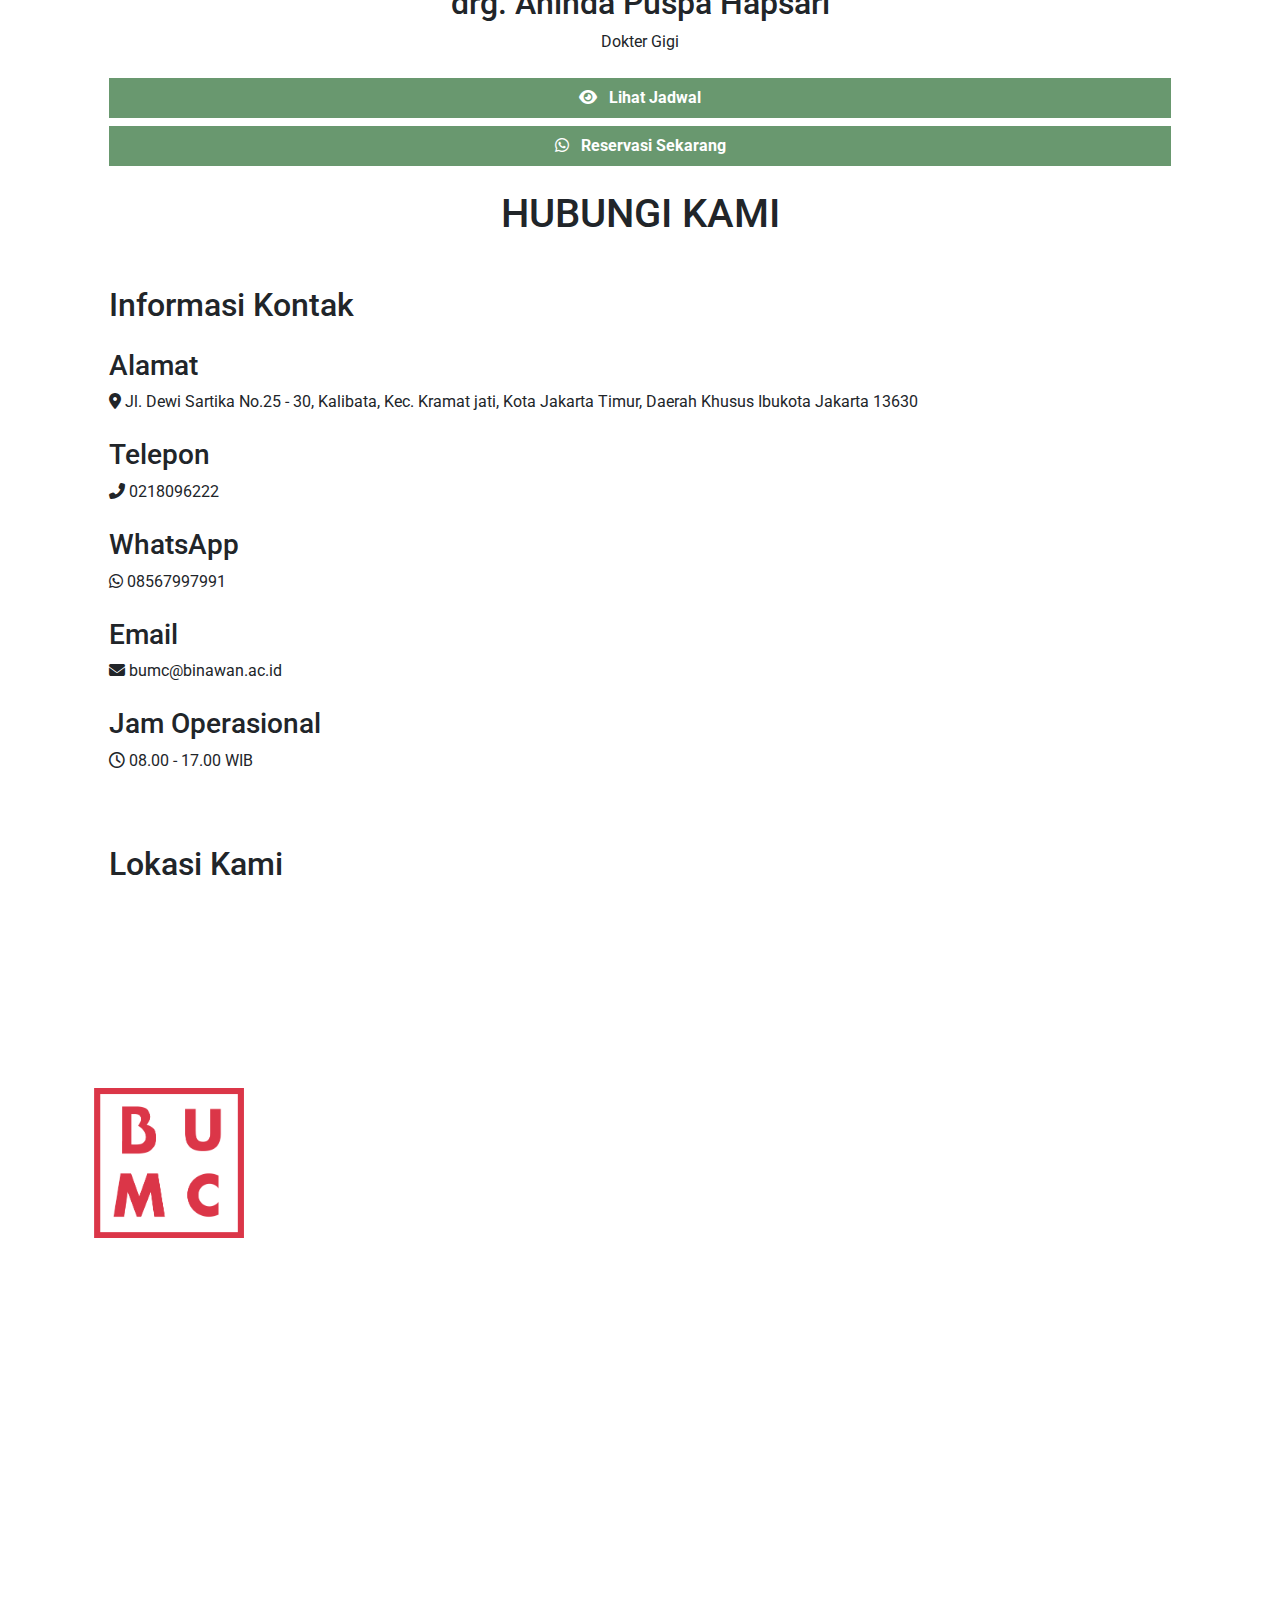
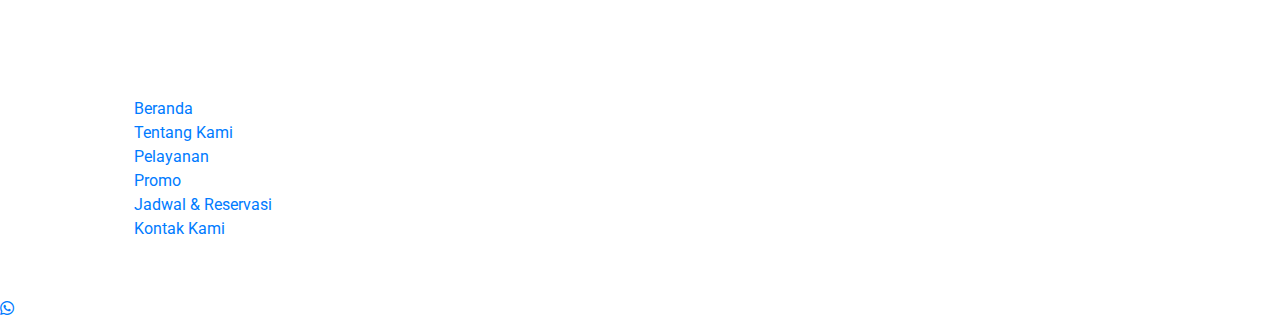
==== commit a9c43060: "update" ====
--- a/index.html
+++ b/index.html
@@ -315,7 +315,7 @@
                             </div>
                         </div>
 
-                        <h2 class="text-xl font-bold">dr. Nabila Hasan, Sp.PD</h2><br>
+                        <h2 class="text-xl font-bold">dr. Nabila Hasan, Sp.PD</h2>
                         <p class="text-gray-600 mb-4">Dokter Spesialis Kandungan</p>
 
                         <!-- Button to trigger modal -->
@@ -363,7 +363,7 @@
                             </div>
                         </div>
 
-                        <h2 class="text-xl font-bold">dr. Nadiah, M.Si </h2><br>
+                        <h2 class="text-l font-bold">dr. Nadiah, M.Si </h2>
                         <p class="text-gray-600 mb-4">Dokter Umum</p>
 
                         <!-- Button to trigger modal -->
@@ -408,7 +408,7 @@
                             </div>
                         </div>
 
-                        <h2 class="text-xl font-bold">dr Marsha Ruthy Darmawan, Sp Rad</h2>
+                        <h2 class="text-l font-bold">dr Marsha Ruthy Darmawan, Sp Rad</h2>
                         <p class="text-gray-600 mb-4">Dokter Umum</p>
 
                         <!-- Button to trigger modal -->
@@ -453,7 +453,7 @@
                             </div>
                         </div>
 
-                        <h2 class="text-xl font-bold">dr Ambun Suri, MARS</h2><br>
+                        <h2 class="text-l font-bold">dr Ambun Suri, MARS</h2>
                         <p class="text-gray-600 mb-4">Dokter Umum</p>
 
                         <!-- Button to trigger modal -->
@@ -500,7 +500,7 @@
                             </div>
                         </div>
 
-                        <h2 class="text-xl font-bold">drg. Asri Insani Larasati</h2><br>
+                        <h2 class="text-l font-bold">drg. Asri Insani Larasati</h2>
                         <p class="text-gray-600 mb-4">Dokter Gigi</p>
 
                         <!-- Button to trigger modal -->
@@ -544,7 +544,7 @@
                             </div>
                         </div>
 
-                        <h2 class="text-xl font-bold">drg. Syifa Al Qushoyyi</h2><br>
+                        <h2 class="text-l font-bold">drg. Syifa Al Qushoyyi</h2>
                         <p class="text-gray-600 mb-4">Dokter Gigi</p>
 
                         <!-- Button to trigger modal -->
@@ -588,7 +588,7 @@
                             </div>
                         </div>
 
-                        <h2 class="text-xl font-bold">drg. Aninda Puspa Hapsari</h2><br>
+                        <h2 class="text-l font-bold">drg. Aninda Puspa Hapsari</h2>
                         <p class="text-gray-600 mb-4">Dokter Gigi</p>
 
                         <!-- Button to trigger modal -->
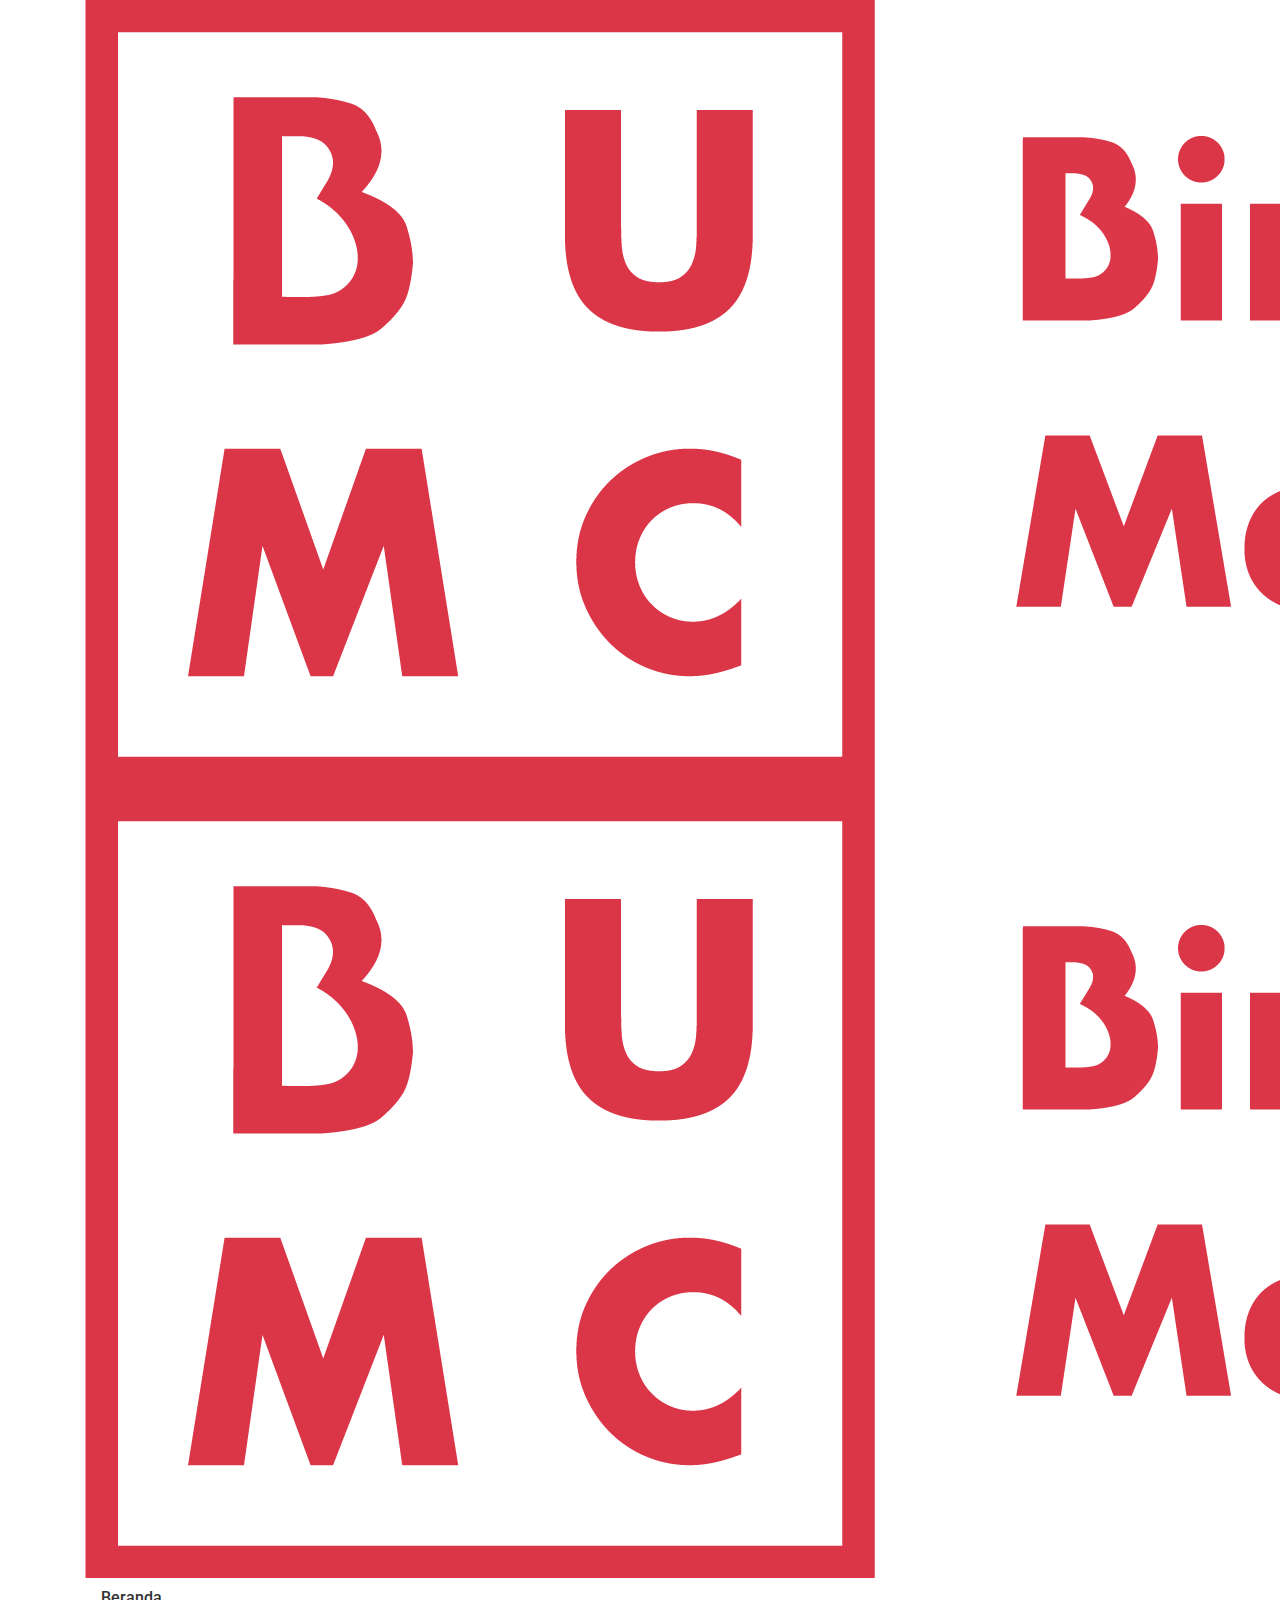
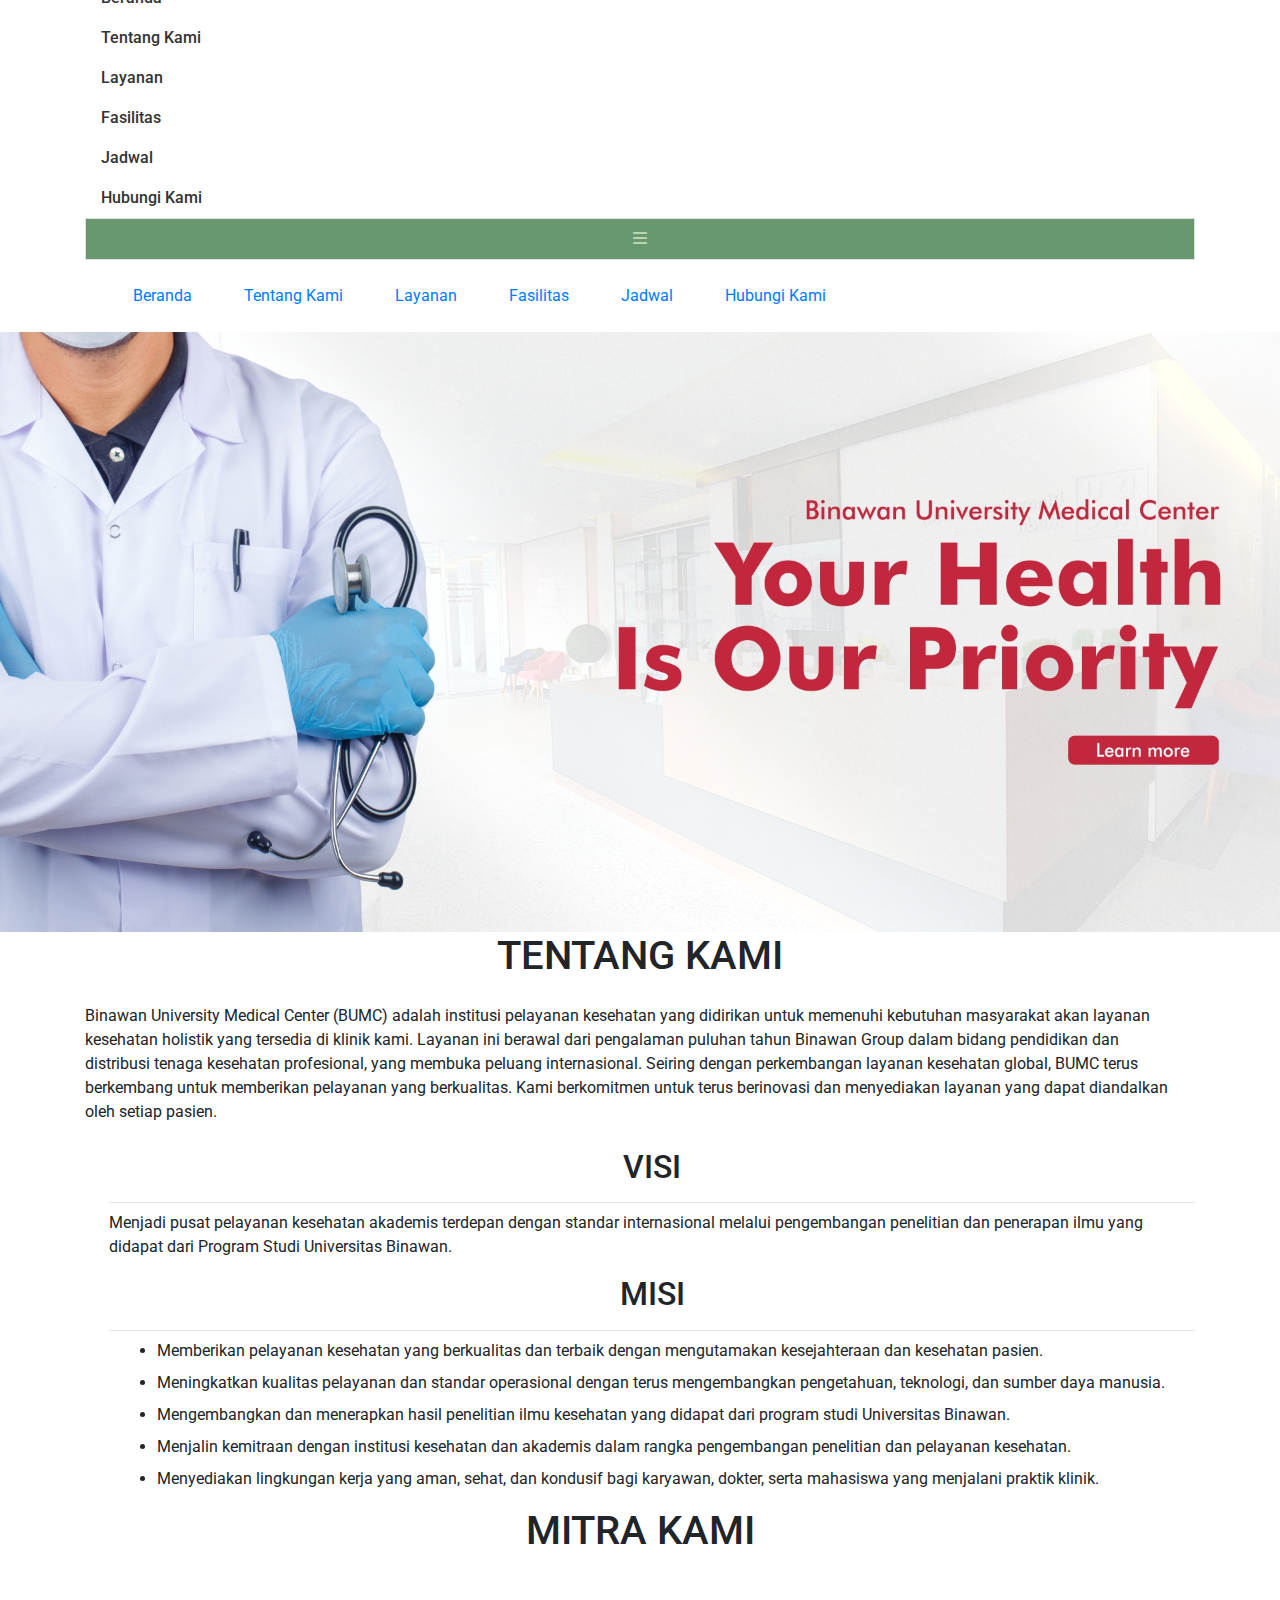
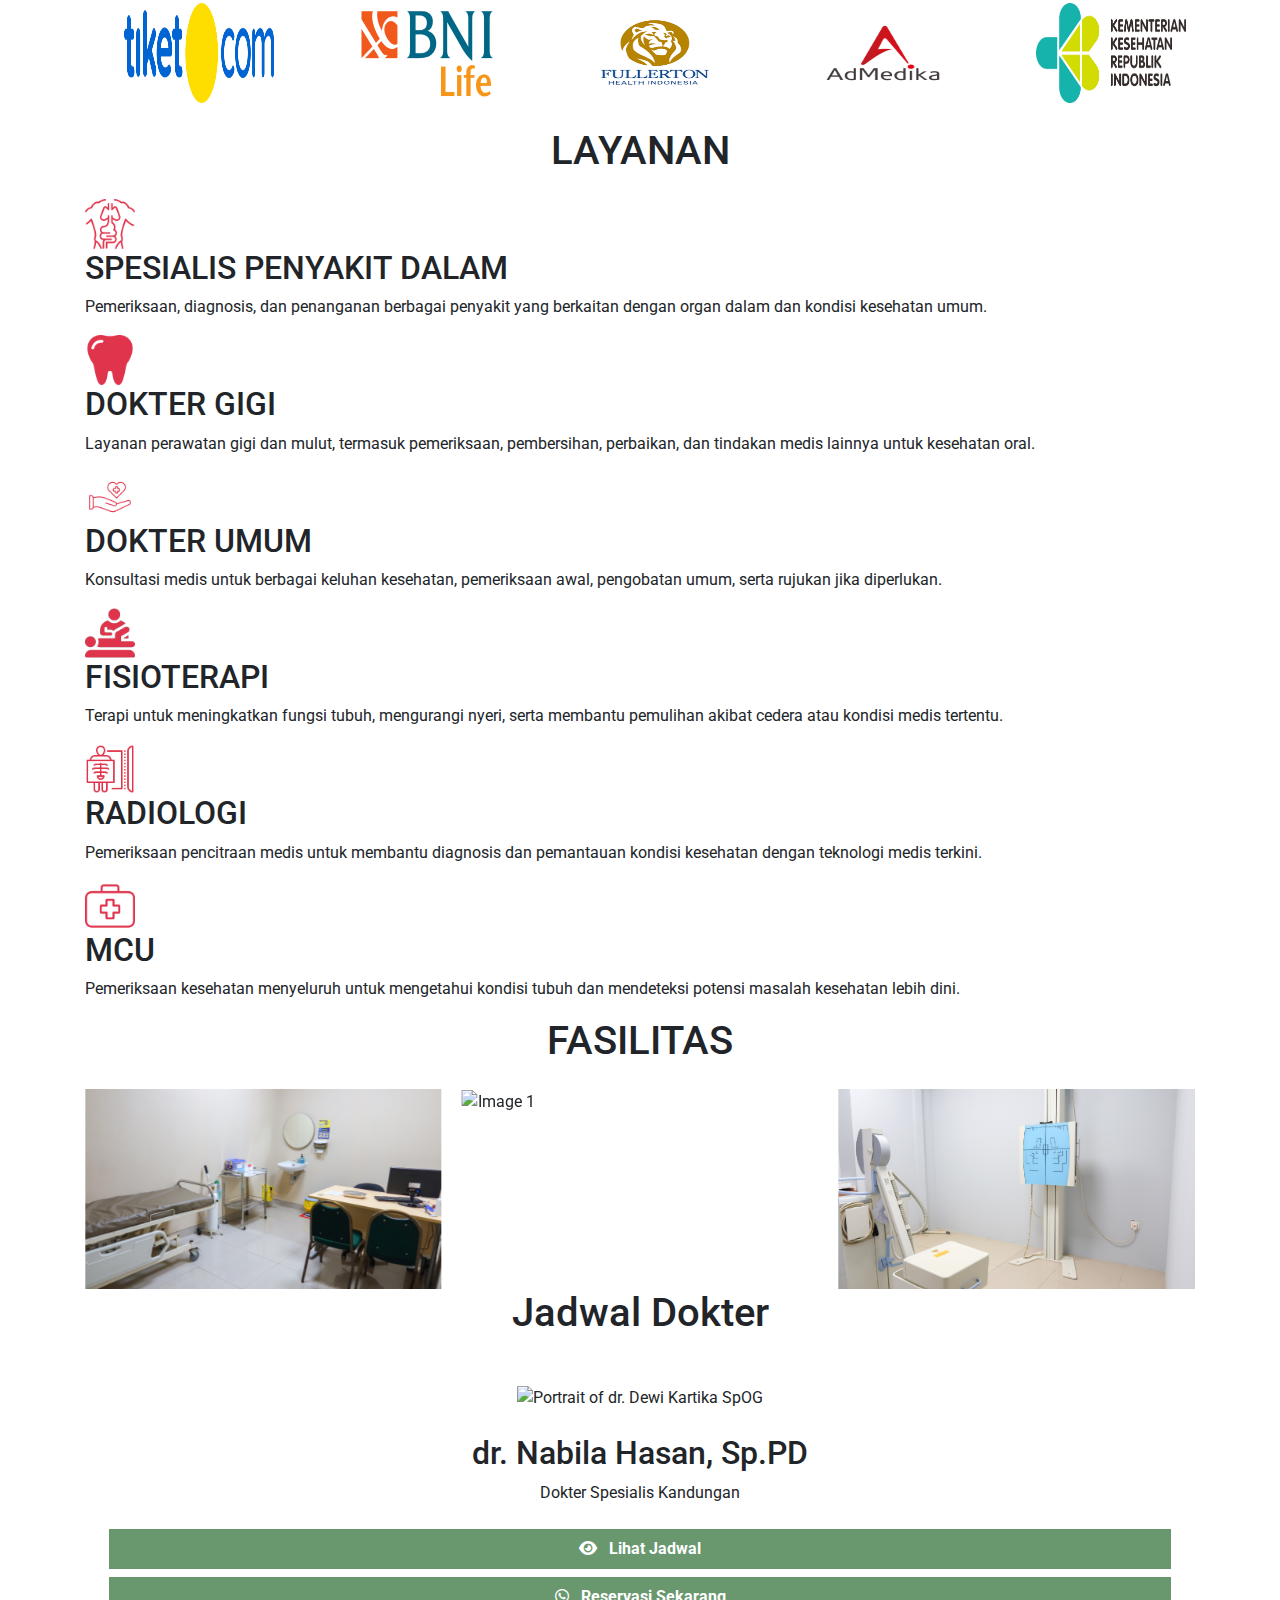
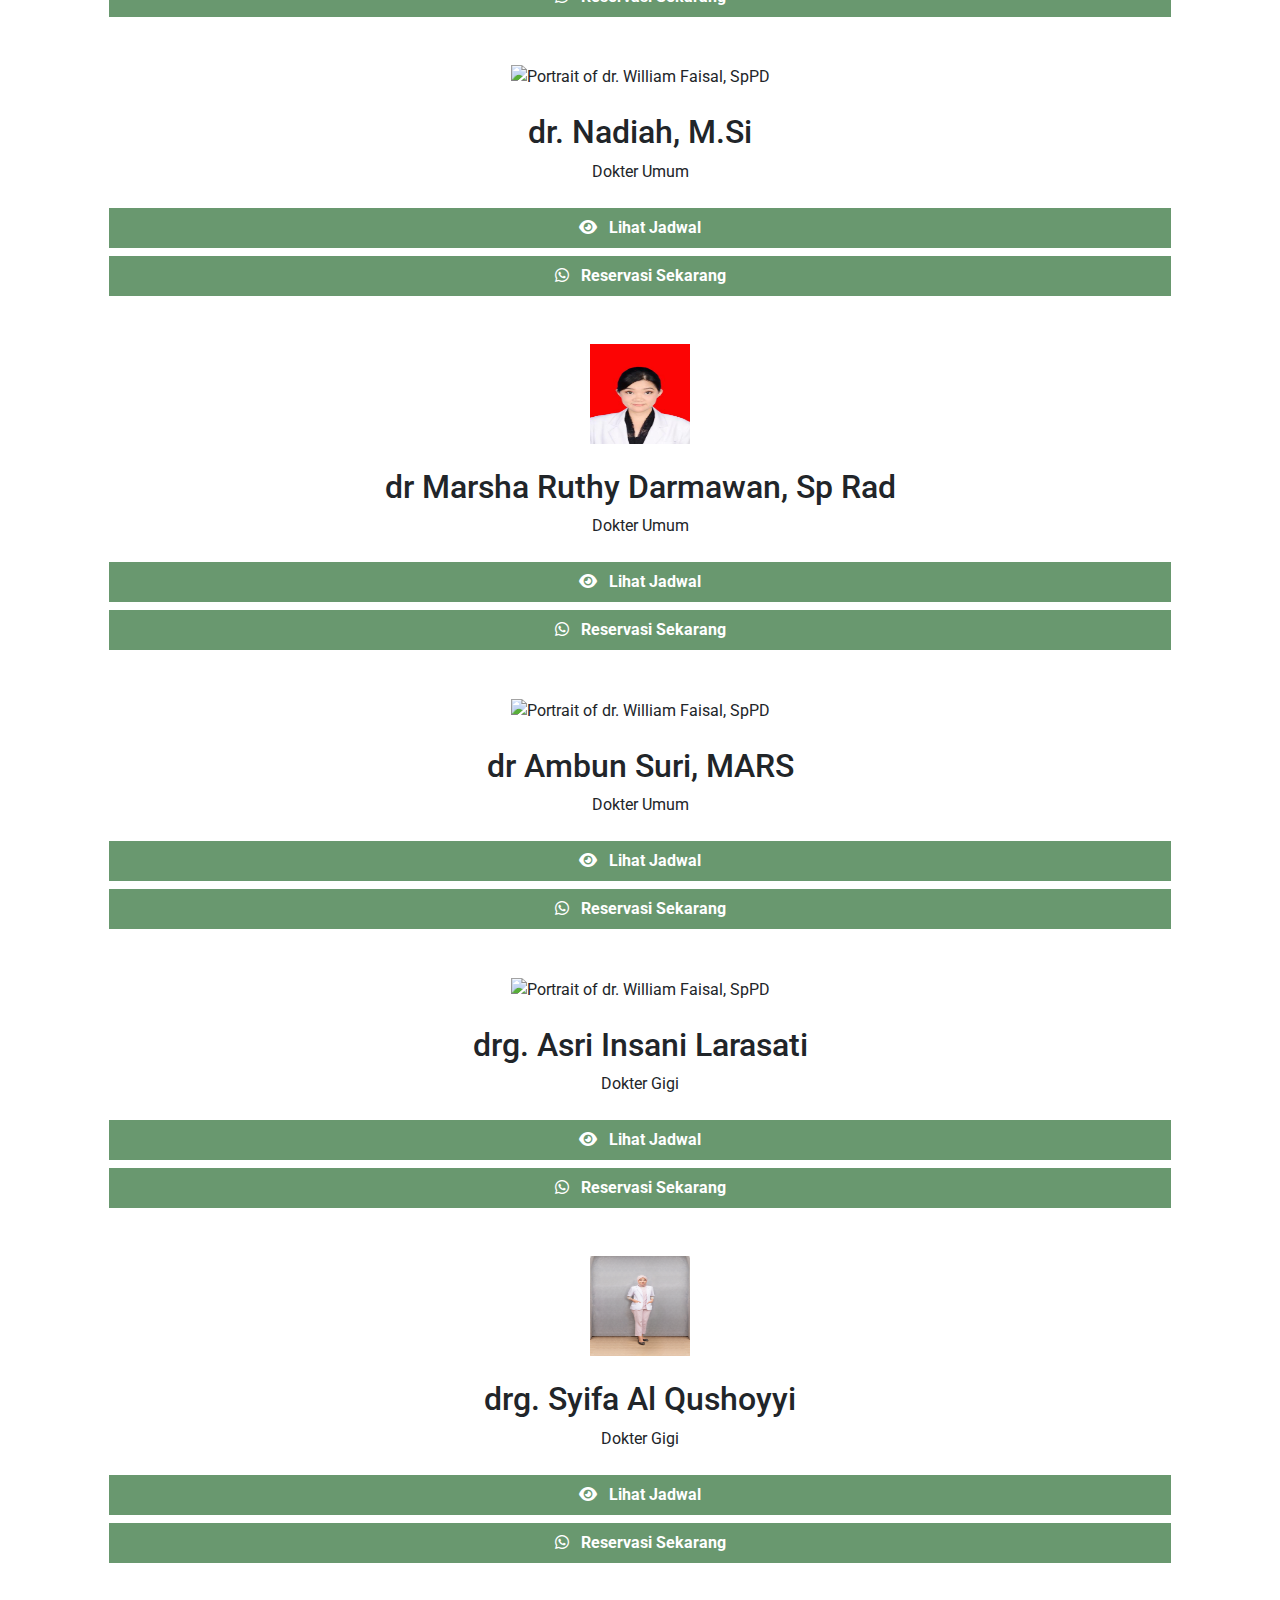
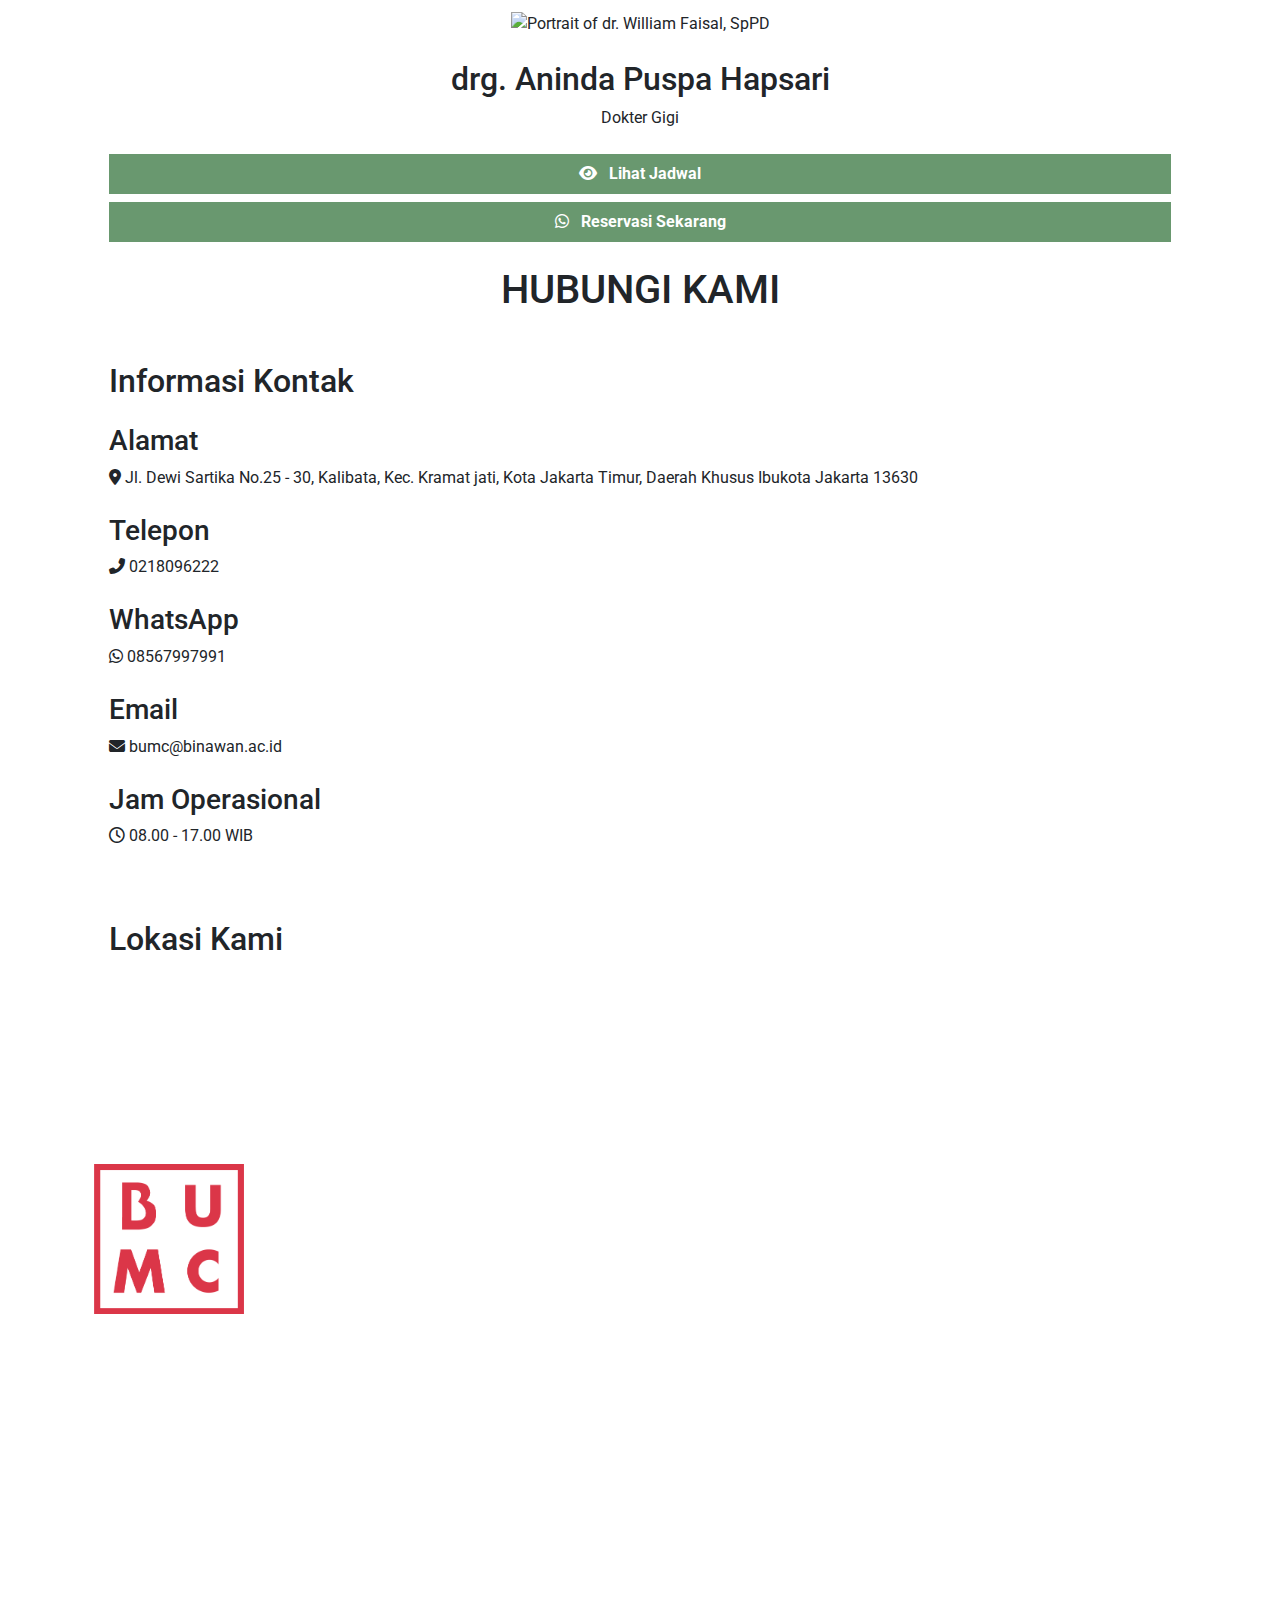
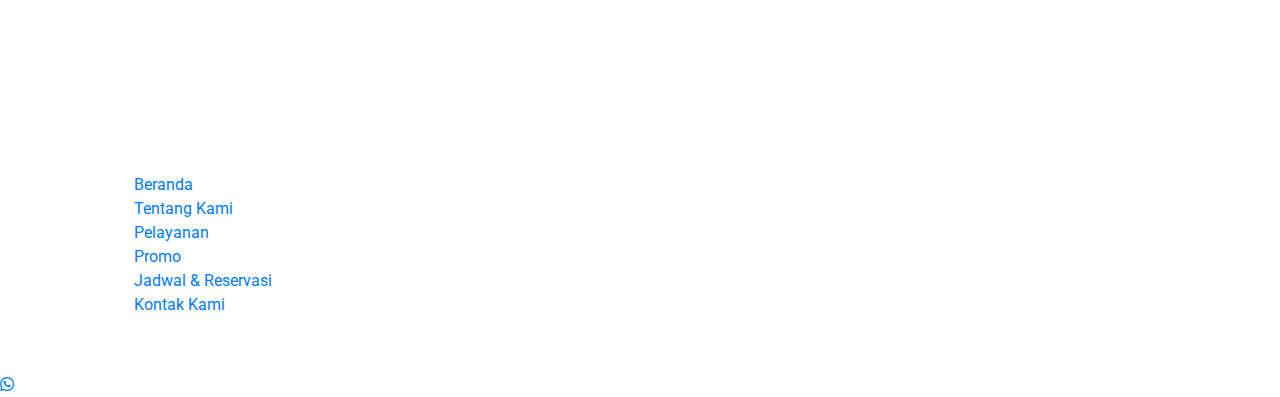
==== commit a1bc6ffe: "update pic" ====
--- a/index.html
+++ b/index.html
@@ -270,19 +270,28 @@
                     <div class="swiper-fasilitas w-full">
                         <div class="swiper-wrapper">
                             <div class="swiper-slide flex justify-center items-center">
-                                <img alt="Image 1" class="rounded-lg shadow-md object-cover max-w-xs" src="assets/img/fasilitas/pic1.jpeg" />
+                                <img alt="Image 1" class="rounded-lg shadow-md object-cover max-w-xs" src="assets/img/fasilitas/BUMC.jpg" />
                             </div>
                             <div class="swiper-slide flex justify-center items-center">
-                                <img alt="Image 2" class="rounded-lg shadow-md object-cover max-w-xs" src="assets/img/fasilitas/pic2.jpeg" />
+                                <img alt="Image 2" class="rounded-lg shadow-md object-cover max-w-xs" src="assets/img/fasilitas/Lab Radiologi.jpg" />
                             </div>
                             <div class="swiper-slide flex justify-center items-center">
-                                <img alt="Image 3" class="rounded-lg shadow-md object-cover max-w-xs" src="assets/img/fasilitas/pic3.jpeg" />
+                                <img alt="Image 3" class="rounded-lg shadow-md object-cover max-w-xs" src="assets/img/fasilitas/Resepsionis.jpg" />
                             </div>
                             <div class="swiper-slide flex justify-center items-center">
-                                <img alt="Image 4" class="rounded-lg shadow-md object-cover max-w-xs" src="assets/img/fasilitas/pic4.jpeg" />
+                                <img alt="Image 4" class="rounded-lg shadow-md object-cover max-w-xs" src="assets/img/fasilitas/Ruang Pemeriksaan.jpg" />
                             </div>
                             <div class="swiper-slide flex justify-center items-center">
-                                <img alt="Image 5" class="rounded-lg shadow-md object-cover max-w-xs" src="assets/img/fasilitas/lorong.jpeg" />
+                                <img alt="Image 5" class="rounded-lg shadow-md object-cover max-w-xs" src="assets/img/fasilitas/Ruang Sterilisasi.jpg" />
+                            </div>
+                            <div class="swiper-slide flex justify-center items-center">
+                                <img alt="Image 5" class="rounded-lg shadow-md object-cover max-w-xs" src="assets/img/fasilitas/Ruang Tindakan.jpg" />
+                            </div>
+                            <div class="swiper-slide flex justify-center items-center">
+                                <img alt="Image 5" class="rounded-lg shadow-md object-cover max-w-xs" src="assets/img/fasilitas/Ruang Tunggu.jpg" />
+                            </div>
+                            <div class="swiper-slide flex justify-center items-center">
+                                <img alt="Image 5" class="rounded-lg shadow-md object-cover max-w-xs" src="assets/img/fasilitas/Ruang Vaksinasi.jpg" />
                             </div>
                         </div>
 
@@ -311,11 +320,11 @@
                         <div class="flex justify-center mb-4">
                             <div class="w-24 h-24 rounded-full border-4 border-[#e0344c] overflow-hidden">
                                 <img alt="Portrait of dr. Dewi Kartika SpOG" class="w-full h-full object-cover" height="100"
-                                    src="https://storage.googleapis.com/a1aa/image/hZ44ZRbjfiiB4ykM-EsrMoYRQaCT8-fzhAb1jVPXgKI.jpg" width="100" />
-                            </div>
-                        </div>
-
-                        <h2 class="text-xl font-bold">dr. Nabila Hasan, Sp.PD</h2>
+                                    src="assets/img/dr/dr Nabila Hasan, Sp PD.jpg" width="100" />
+                            </div>
+                        </div>
+
+                        <h2 class="text-l font-bold">dr. Nabila Hasan, Sp.PD</h2>
                         <p class="text-gray-600 mb-4">Dokter Spesialis Kandungan</p>
 
                         <!-- Button to trigger modal -->
@@ -359,7 +368,7 @@
                     <div class="bg-white rounded-lg shadow-lg p-4 text-center">
                         <div class="flex justify-center mb-4">
                             <div class="w-24 h-24 rounded-full border-4 border-[#e0344c] overflow-hidden">
-                                <img alt="Portrait of dr. William Faisal, SpPD" class="w-full h-full object-cover" height="100" src="https://storage.googleapis.com/a1aa/image/sOVCW8MnuVlUS4BHQvZiFVGZ6O5s7TkS4VIvtYsxPGA.jpg" width="100" />
+                                <img alt="Portrait of dr. William Faisal, SpPD" class="w-full h-full object-cover" height="100" src="assets/img/dr/dr Nadiah, M Si.jpg" width="100" />
                             </div>
                         </div>
 
@@ -404,7 +413,7 @@
                     <div class="bg-white rounded-lg shadow-lg p-4 text-center">
                         <div class="flex justify-center mb-4">
                             <div class="w-24 h-24 rounded-full border-4 border-[#e0344c] overflow-hidden">
-                                <img alt="Portrait of dr. William Faisal, SpPD" class="w-full h-full object-cover" height="100" src="https://storage.googleapis.com/a1aa/image/sOVCW8MnuVlUS4BHQvZiFVGZ6O5s7TkS4VIvtYsxPGA.jpg" width="100" />
+                                <img alt="Portrait of dr. William Faisal, SpPD" class="w-full h-full object-cover" height="100" src="assets/img/dr/dr Marsha Ruthy Darmawan, SpRad.jpeg" width="100" />
                             </div>
                         </div>
 
@@ -540,7 +549,7 @@
                     <div class="bg-white rounded-lg shadow-lg p-4 text-center">
                         <div class="flex justify-center mb-4">
                             <div class="w-24 h-24 rounded-full border-4 border-[#e0344c] overflow-hidden">
-                                <img alt="Portrait of dr. William Faisal, SpPD" class="w-full h-full object-cover" height="100" src="https://storage.googleapis.com/a1aa/image/sOVCW8MnuVlUS4BHQvZiFVGZ6O5s7TkS4VIvtYsxPGA.jpg" width="100" />
+                                <img alt="Portrait of dr. William Faisal, SpPD" class="w-full h-full object-cover" height="100" src="assets/img/dr/drg Syifa Al Qushoyyi 2.JPEG" width="100" />
                             </div>
                         </div>
 
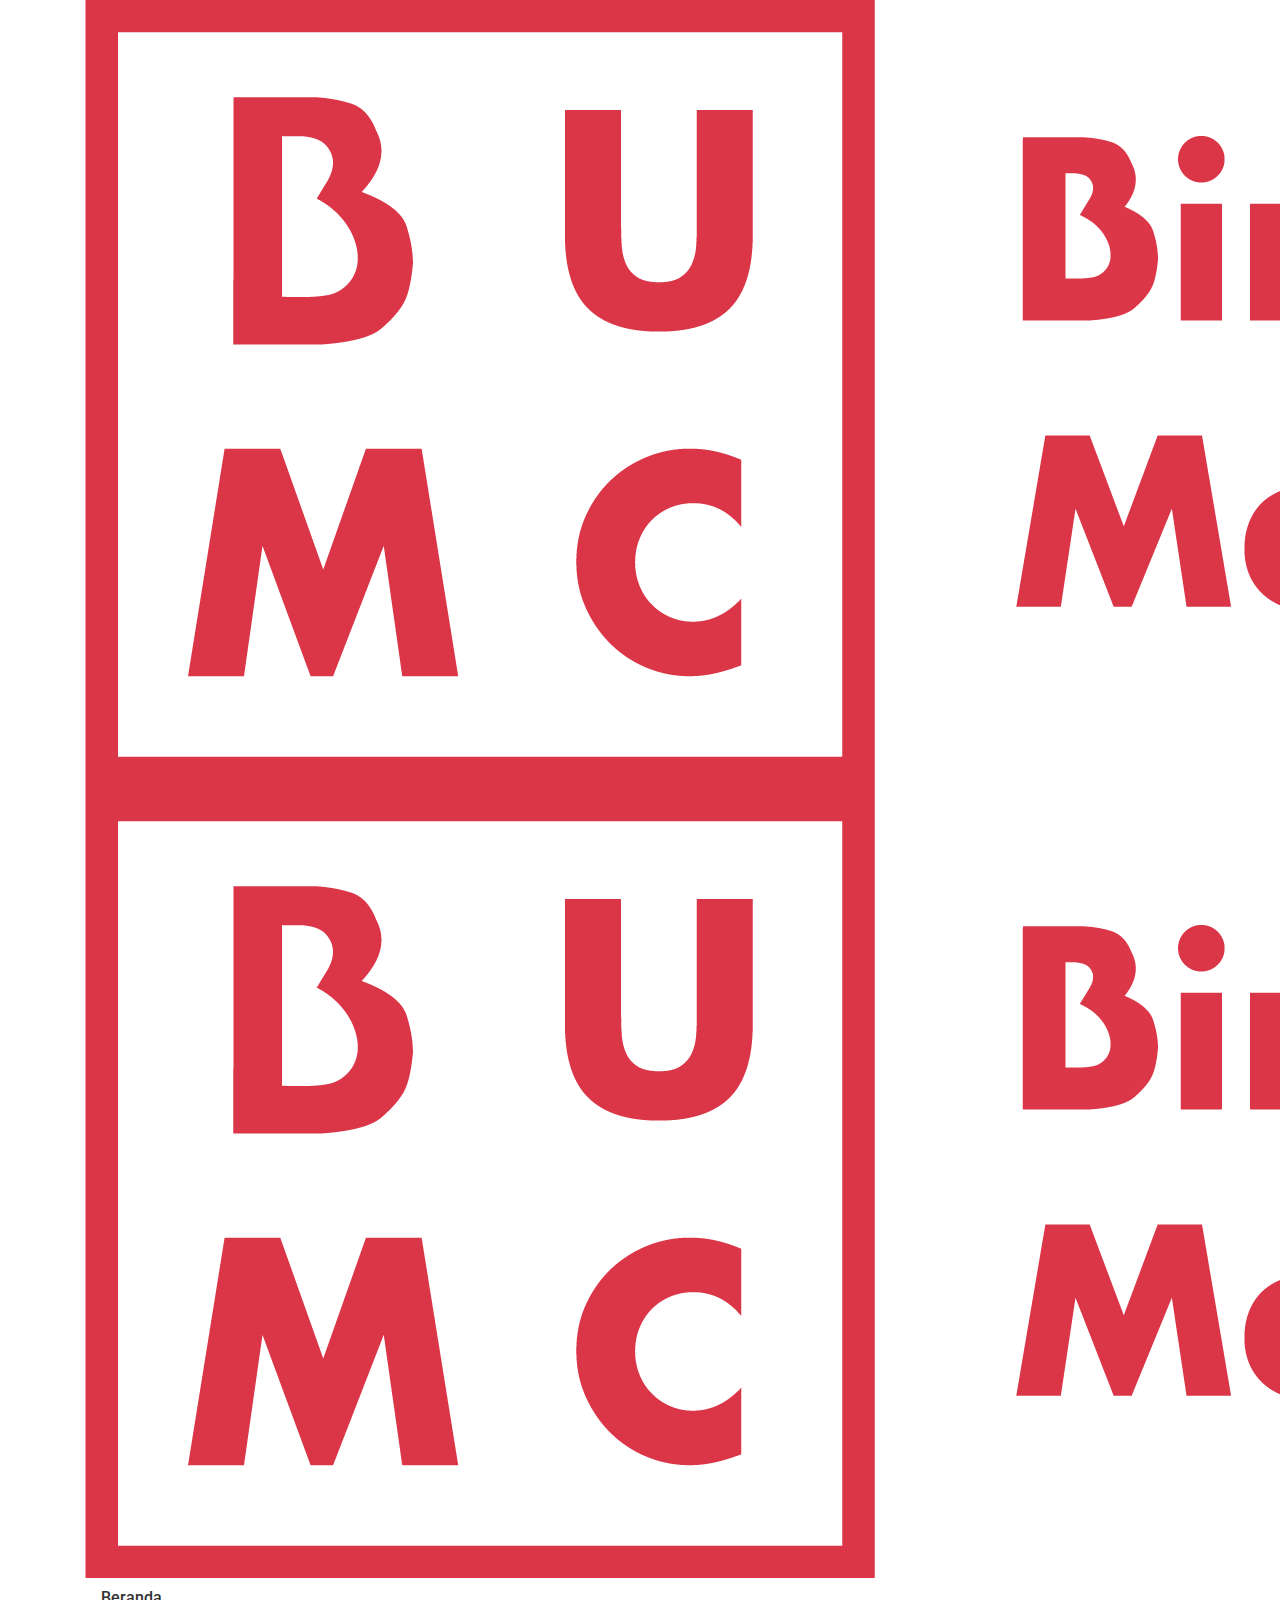
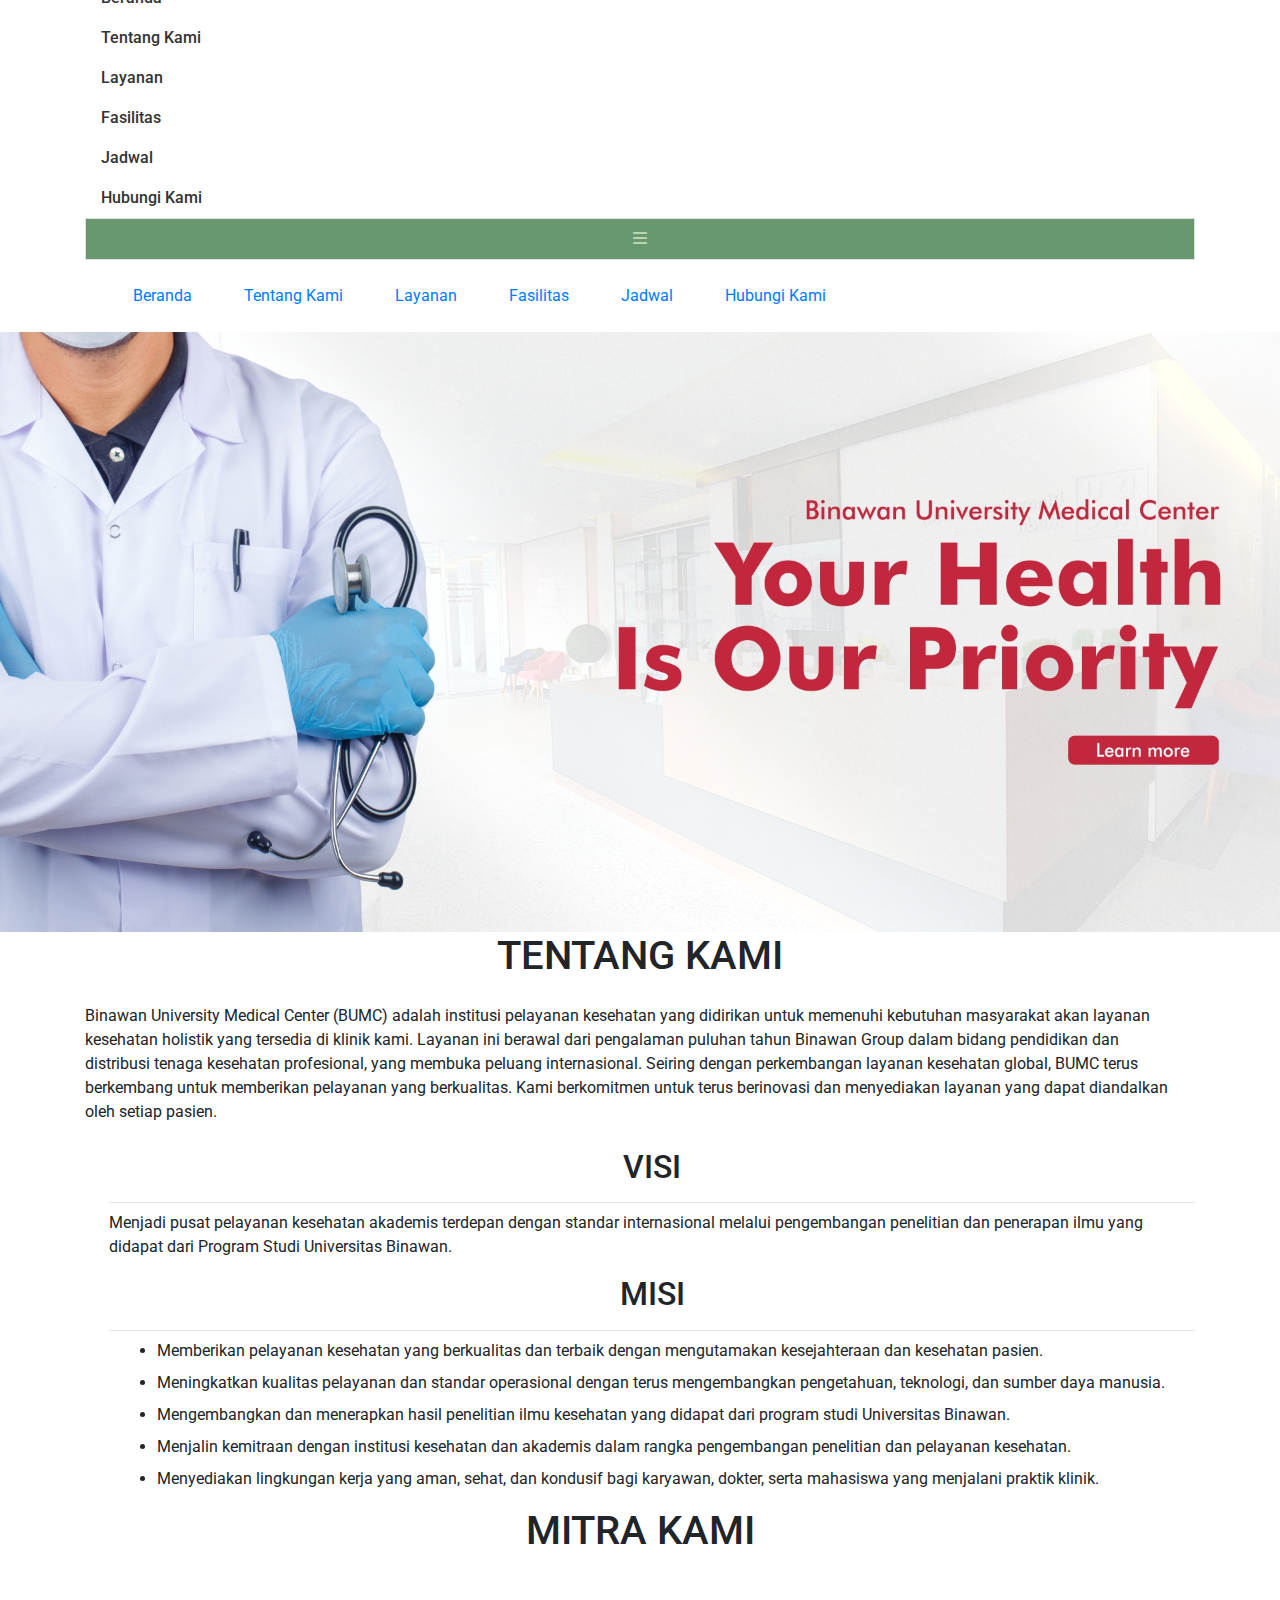
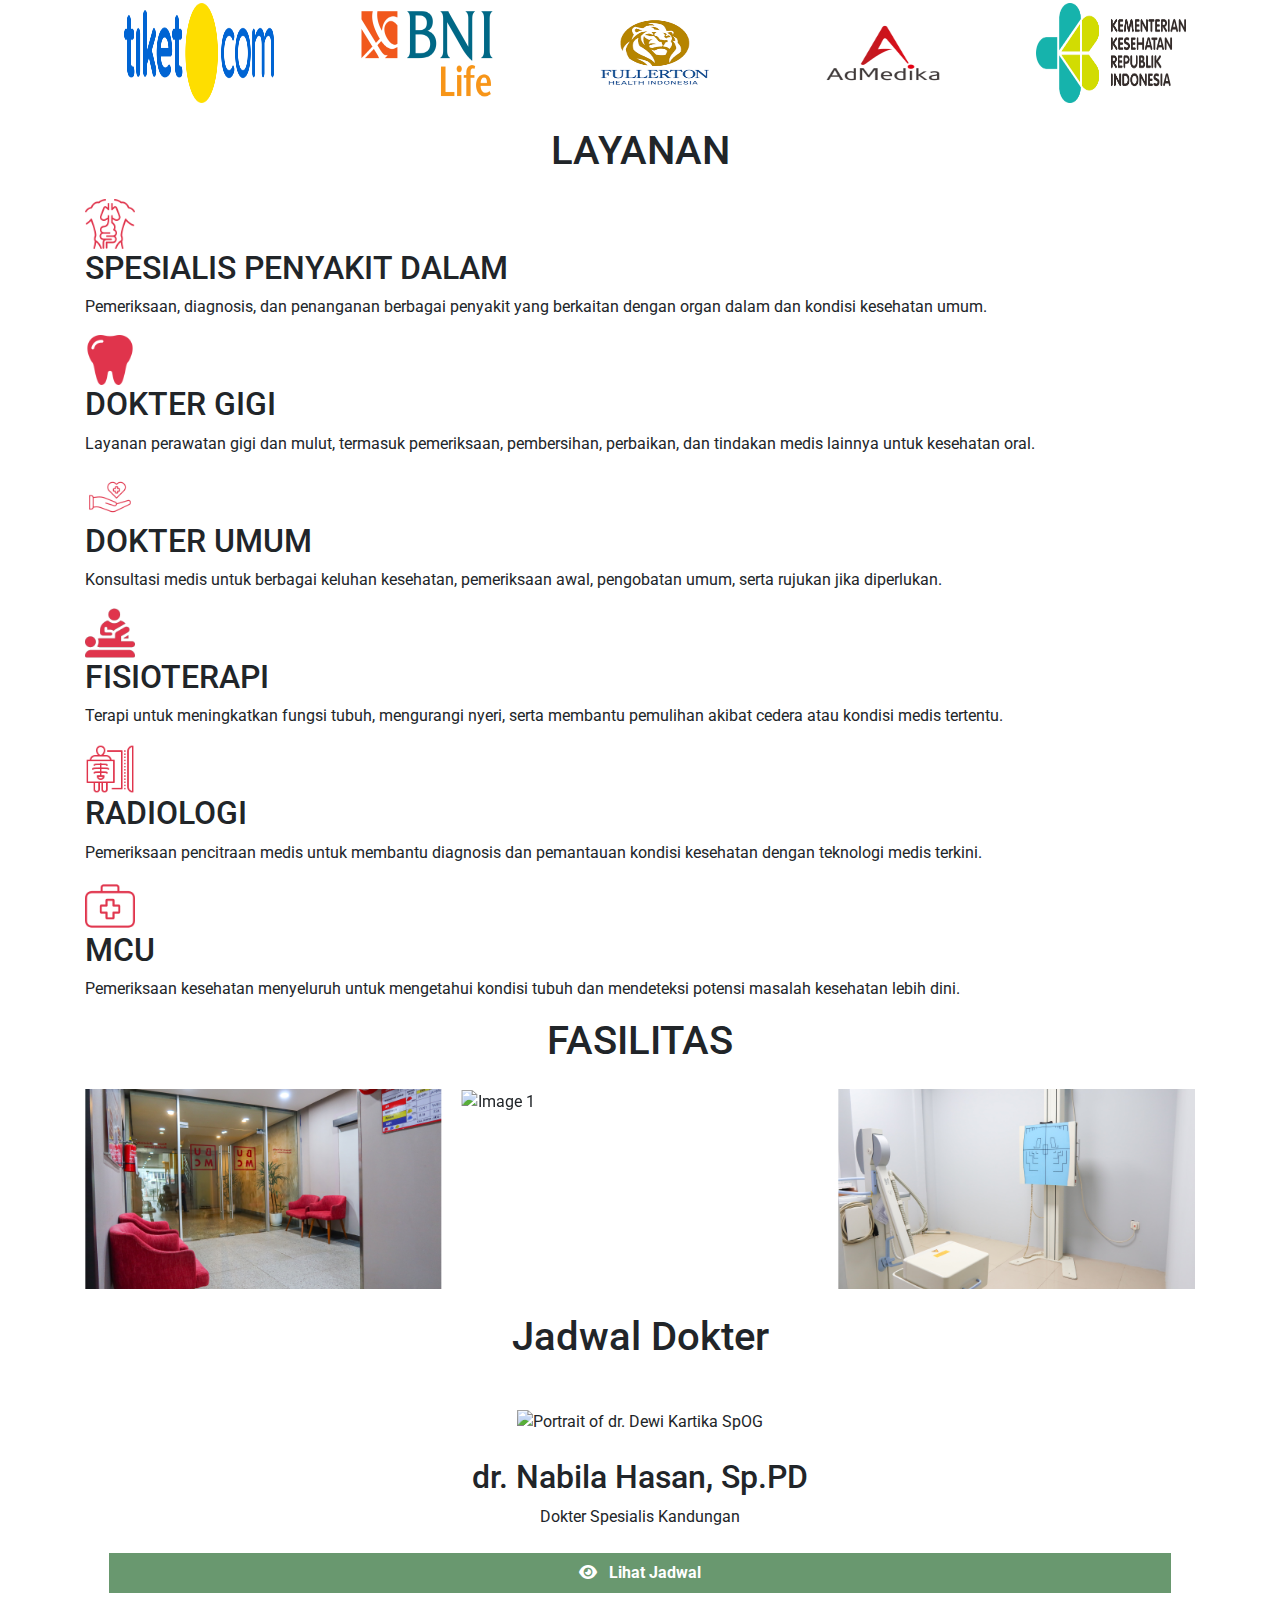
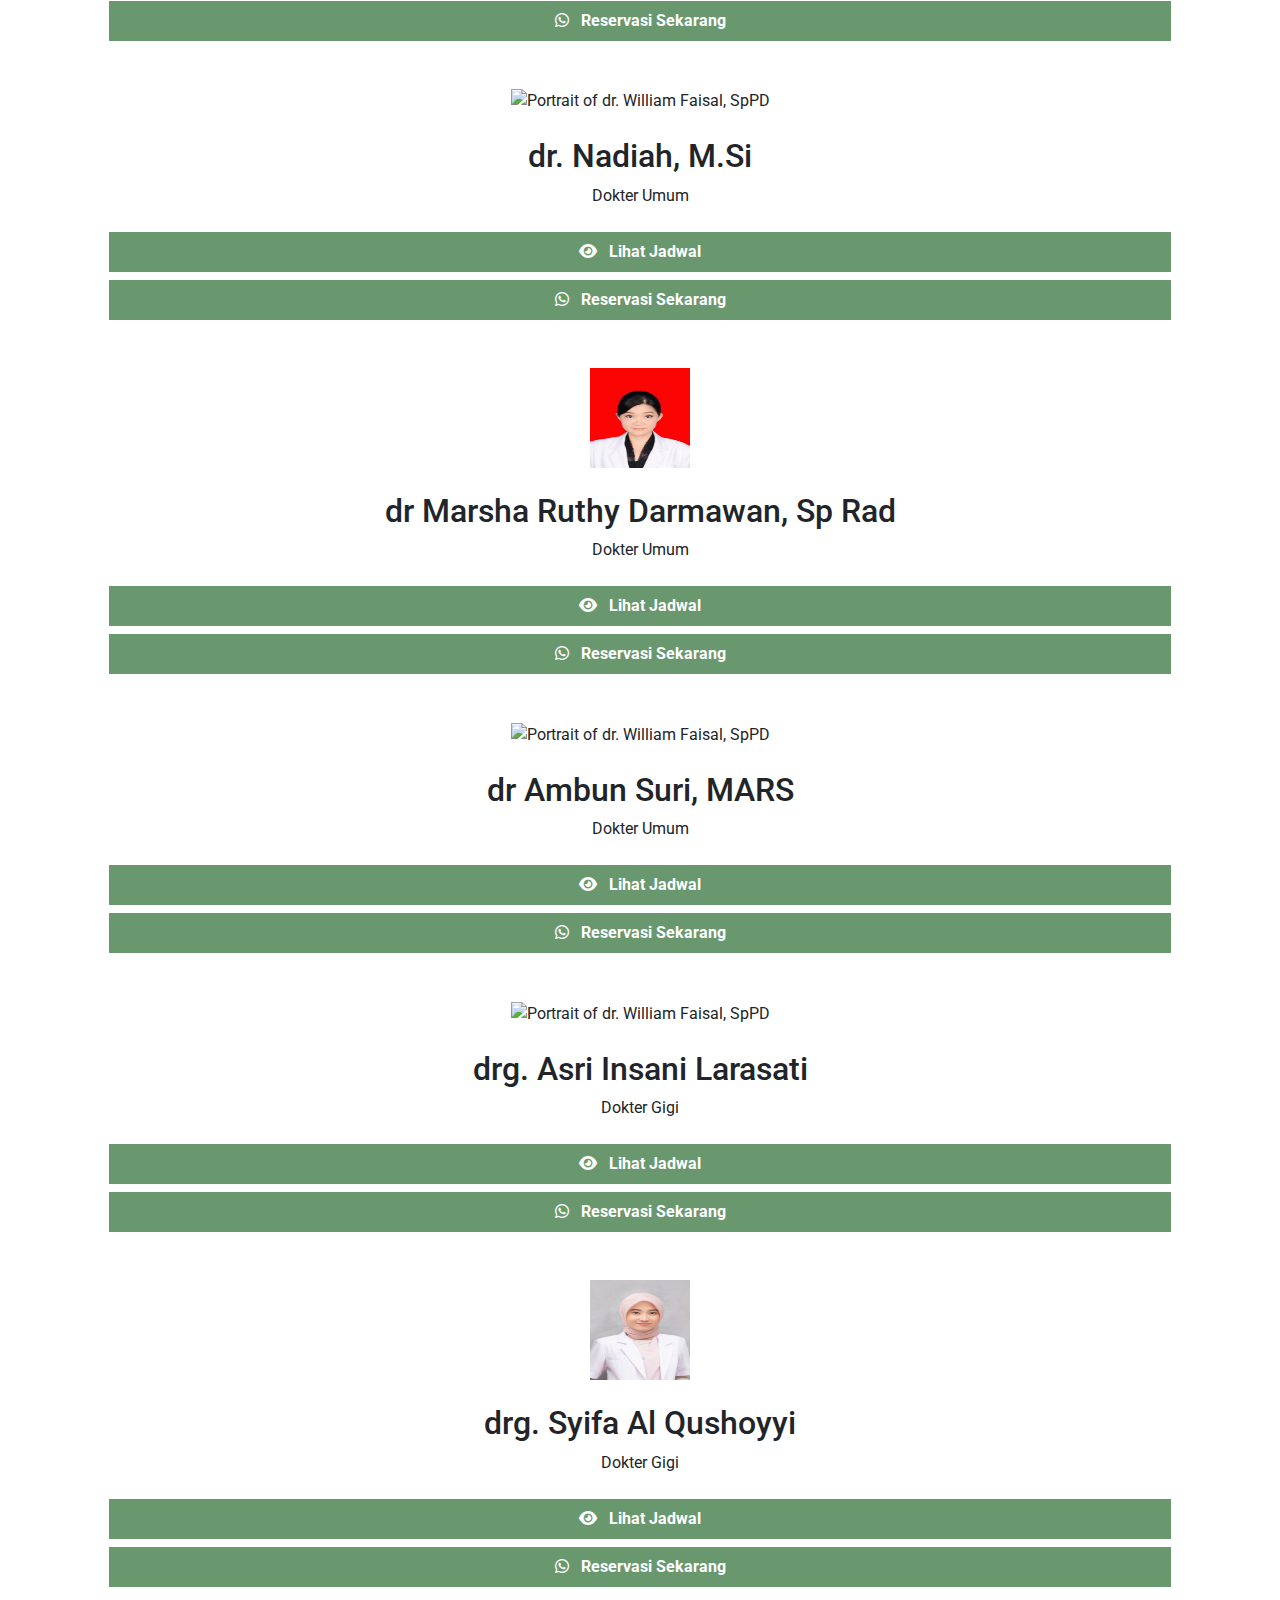
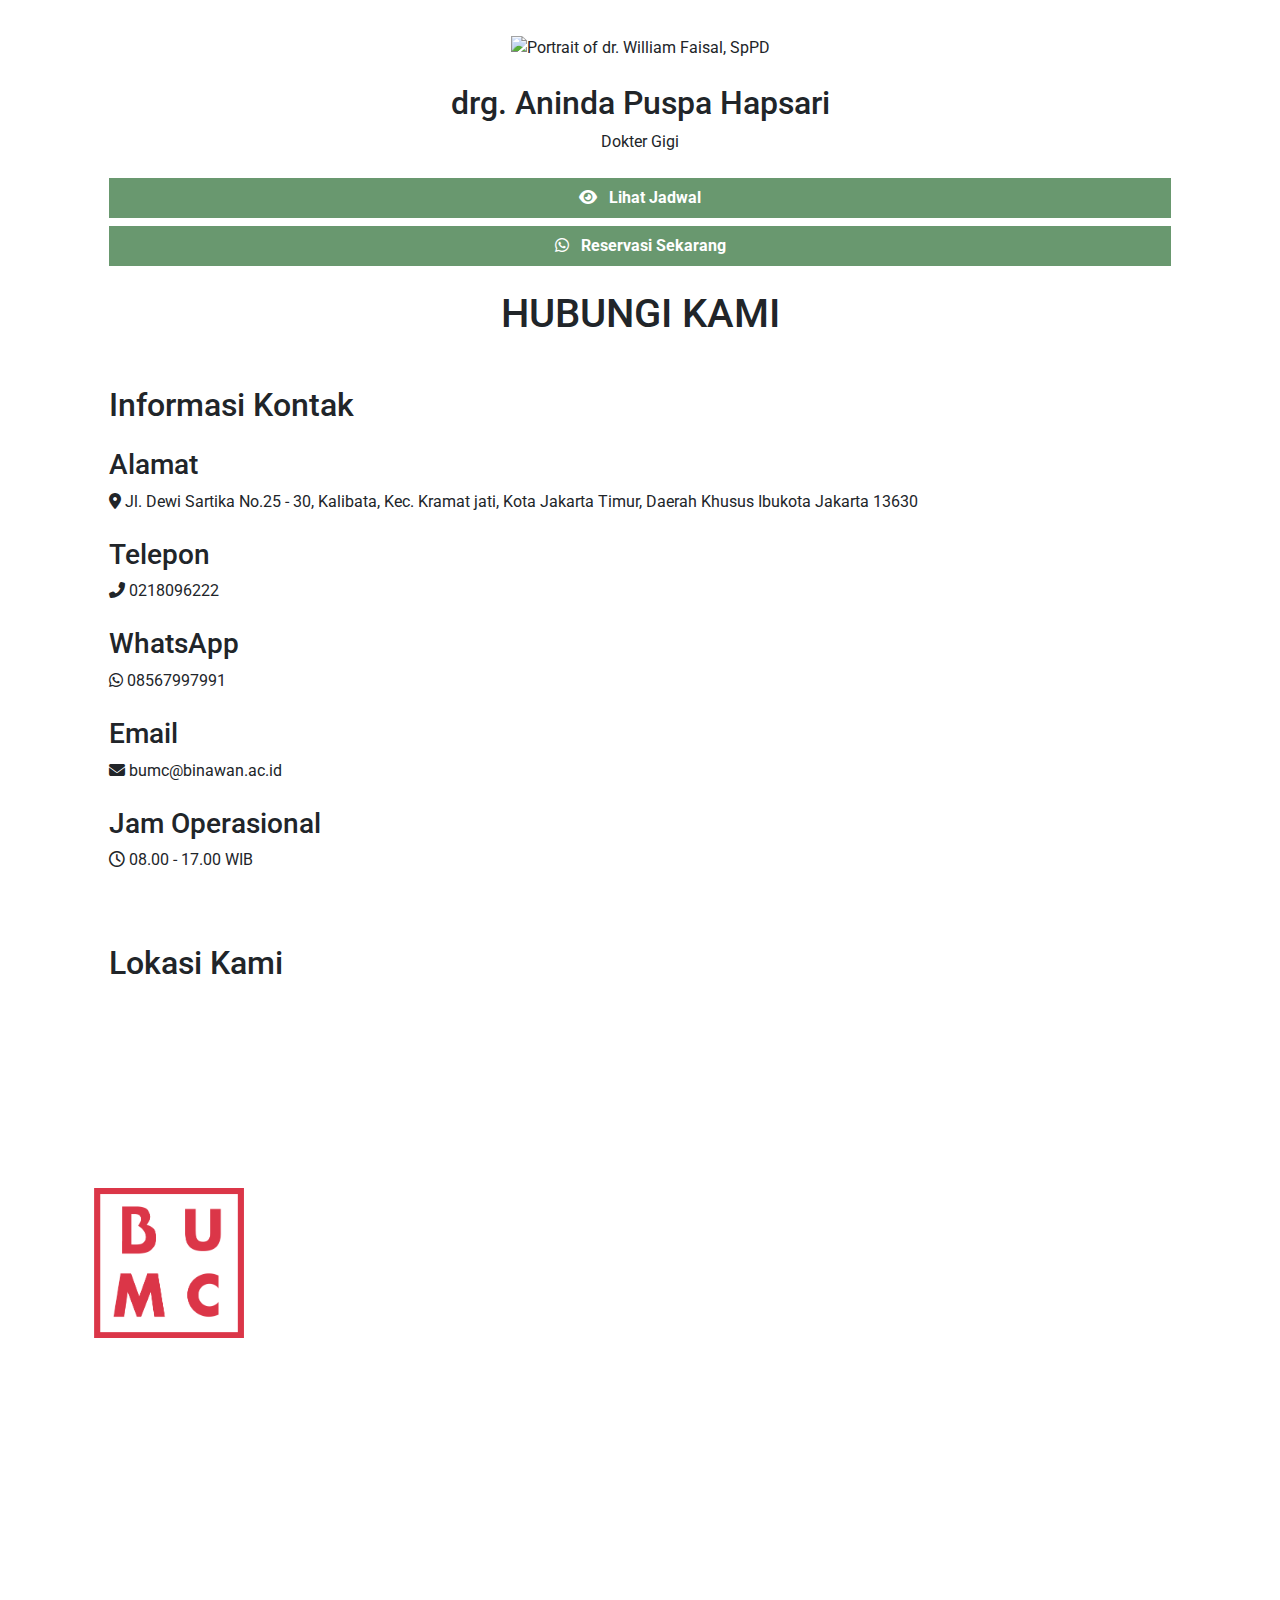
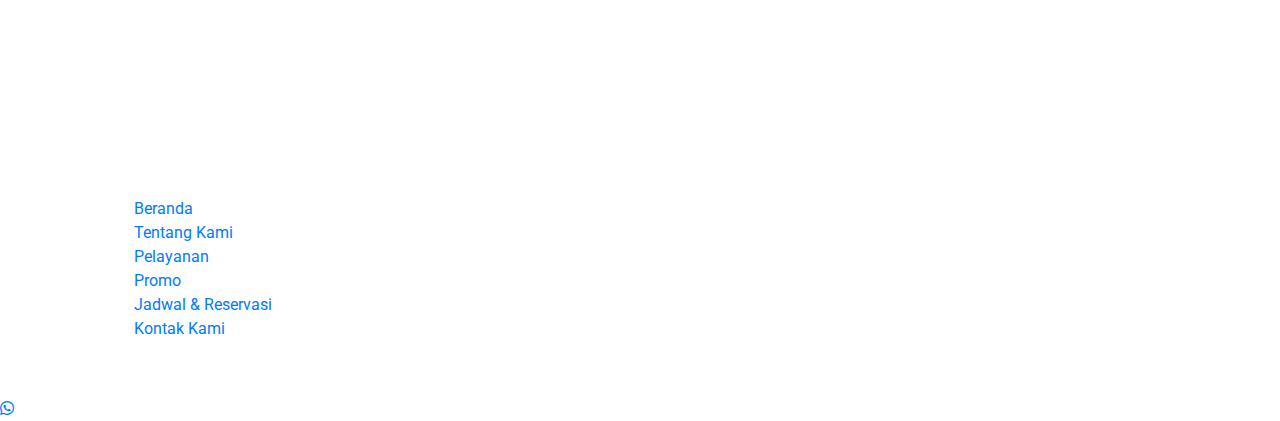
==== commit 4d0b26d7: "update" ====
--- a/index.html
+++ b/index.html
@@ -271,28 +271,35 @@
                         <div class="swiper-wrapper">
                             <div class="swiper-slide flex justify-center items-center">
                                 <img alt="Image 1" class="rounded-lg shadow-md object-cover max-w-xs" src="assets/img/fasilitas/BUMC.jpg" />
+                                <span class="absolute bottom-2 left-2 bg-black text-white text-xs px-2 py-1 rounded">BUMC</span>
                             </div>
                             <div class="swiper-slide flex justify-center items-center">
                                 <img alt="Image 2" class="rounded-lg shadow-md object-cover max-w-xs" src="assets/img/fasilitas/Lab Radiologi.jpg" />
+                                <span class="absolute bottom-2 left-2 bg-black text-white text-xs px-2 py-1 rounded">Radiologi</span>
                             </div>
                             <div class="swiper-slide flex justify-center items-center">
                                 <img alt="Image 3" class="rounded-lg shadow-md object-cover max-w-xs" src="assets/img/fasilitas/Resepsionis.jpg" />
+                                <span class="absolute bottom-2 left-2 bg-black text-white text-xs px-2 py-1 rounded">Resepsionis</span>
                             </div>
                             <div class="swiper-slide flex justify-center items-center">
                                 <img alt="Image 4" class="rounded-lg shadow-md object-cover max-w-xs" src="assets/img/fasilitas/Ruang Pemeriksaan.jpg" />
+                                <span class="absolute bottom-2 left-2 bg-black text-white text-xs px-2 py-1 rounded">Pemeriksaan</span>
                             </div>
                             <div class="swiper-slide flex justify-center items-center">
                                 <img alt="Image 5" class="rounded-lg shadow-md object-cover max-w-xs" src="assets/img/fasilitas/Ruang Sterilisasi.jpg" />
+                                <span class="absolute bottom-2 left-2 bg-black text-white text-xs px-2 py-1 rounded">Sterilisasi</span>
                             </div>
                             <div class="swiper-slide flex justify-center items-center">
                                 <img alt="Image 5" class="rounded-lg shadow-md object-cover max-w-xs" src="assets/img/fasilitas/Ruang Tindakan.jpg" />
+                                <span class="absolute bottom-2 left-2 bg-black text-white text-xs px-2 py-1 rounded">Tindakan</span>
                             </div>
                             <div class="swiper-slide flex justify-center items-center">
                                 <img alt="Image 5" class="rounded-lg shadow-md object-cover max-w-xs" src="assets/img/fasilitas/Ruang Tunggu.jpg" />
-                            </div>
-                            <div class="swiper-slide flex justify-center items-center">
+                                <span class="absolute bottom-2 left-2 bg-black text-white text-xs px-2 py-1 rounded">Ruang Tunggu</span>
+                            </div>
+                            <!-- <div class="swiper-slide flex justify-center items-center">
                                 <img alt="Image 5" class="rounded-lg shadow-md object-cover max-w-xs" src="assets/img/fasilitas/Ruang Vaksinasi.jpg" />
-                            </div>
+                            </div> -->
                         </div>
 
                         <!-- Pagination -->
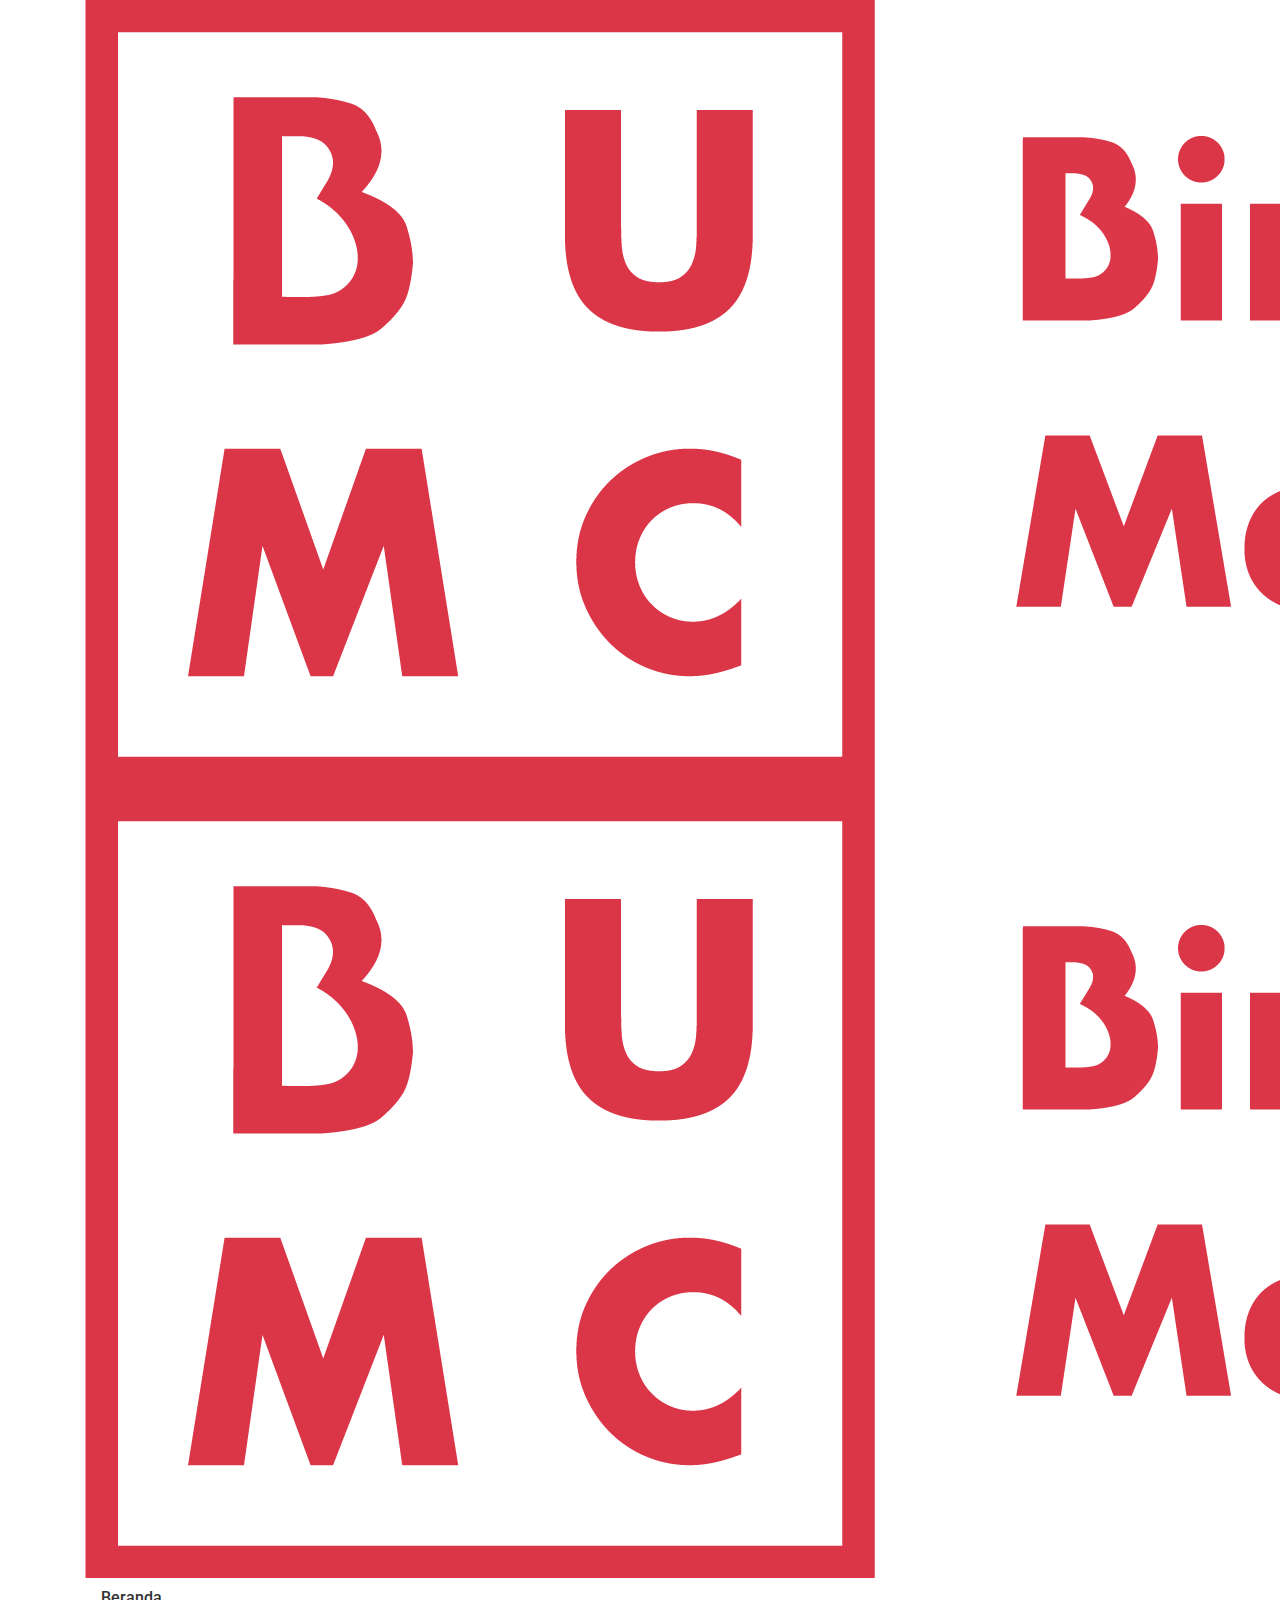
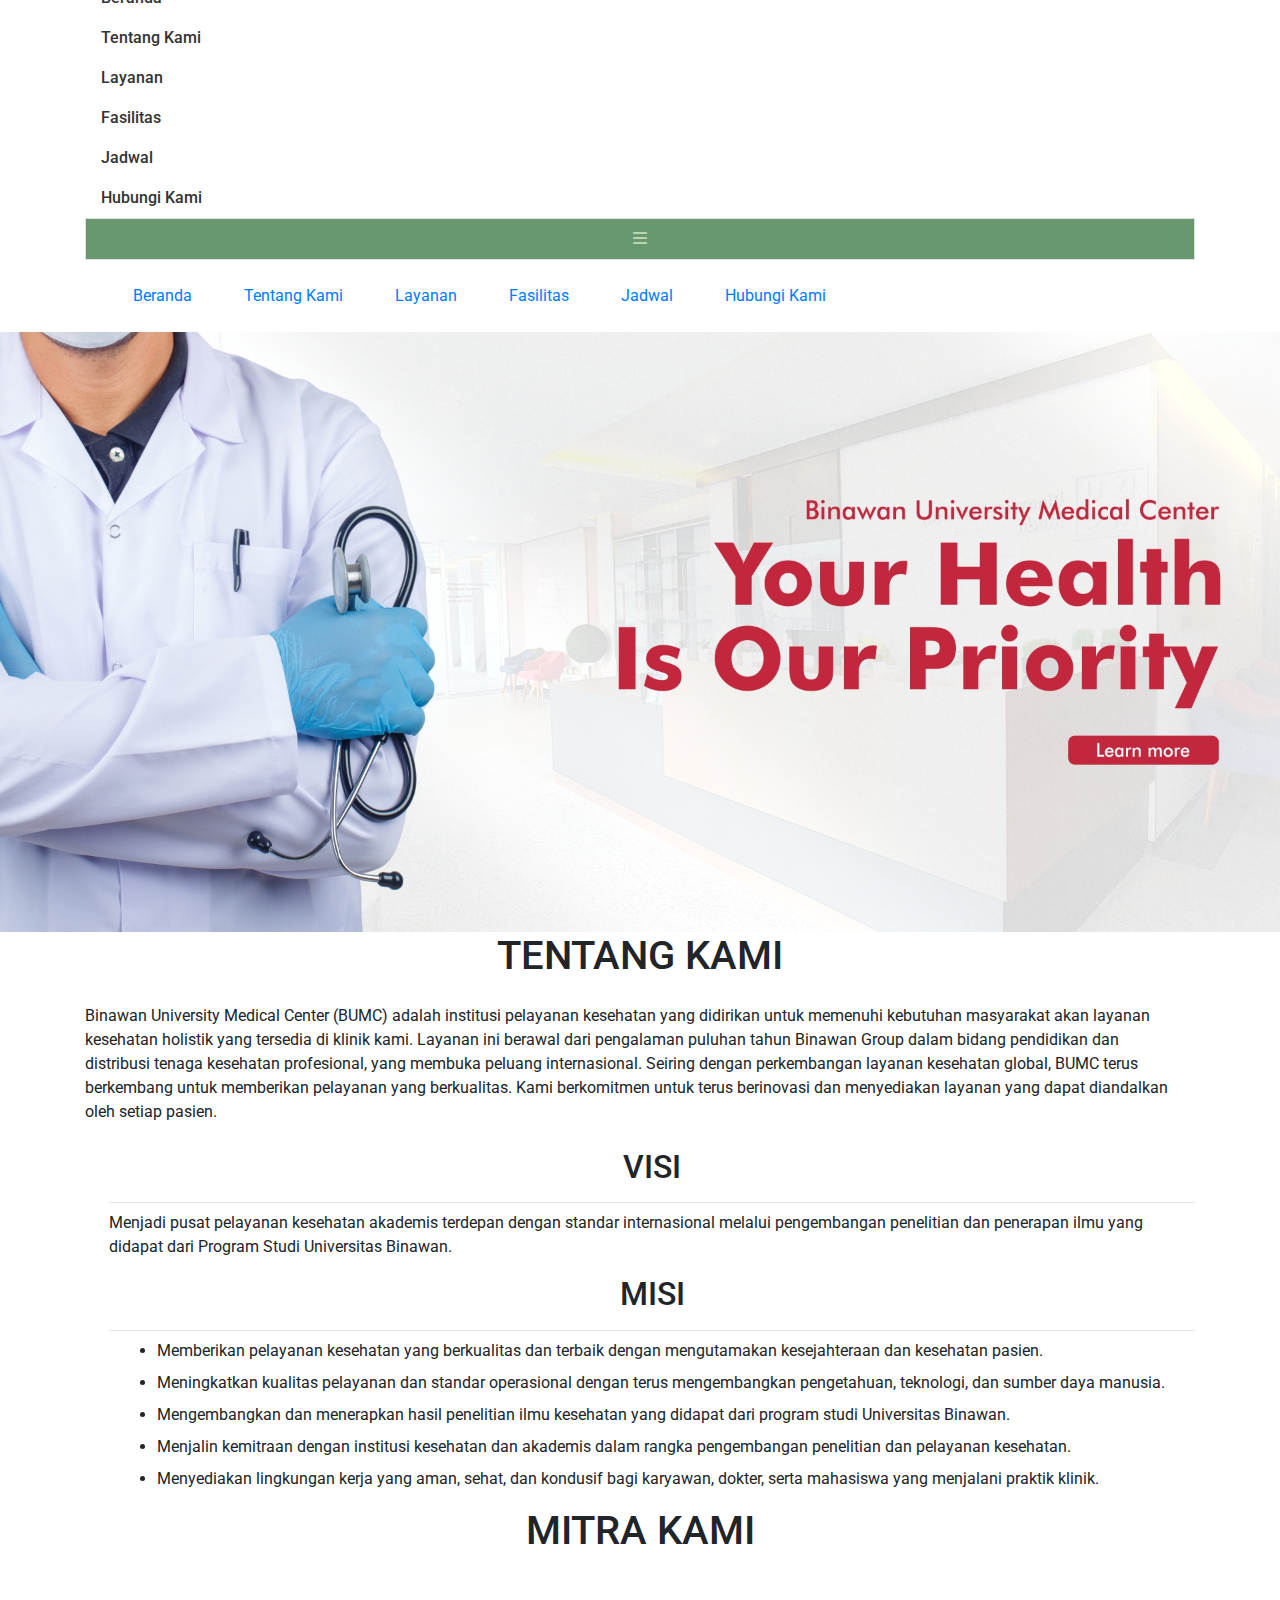
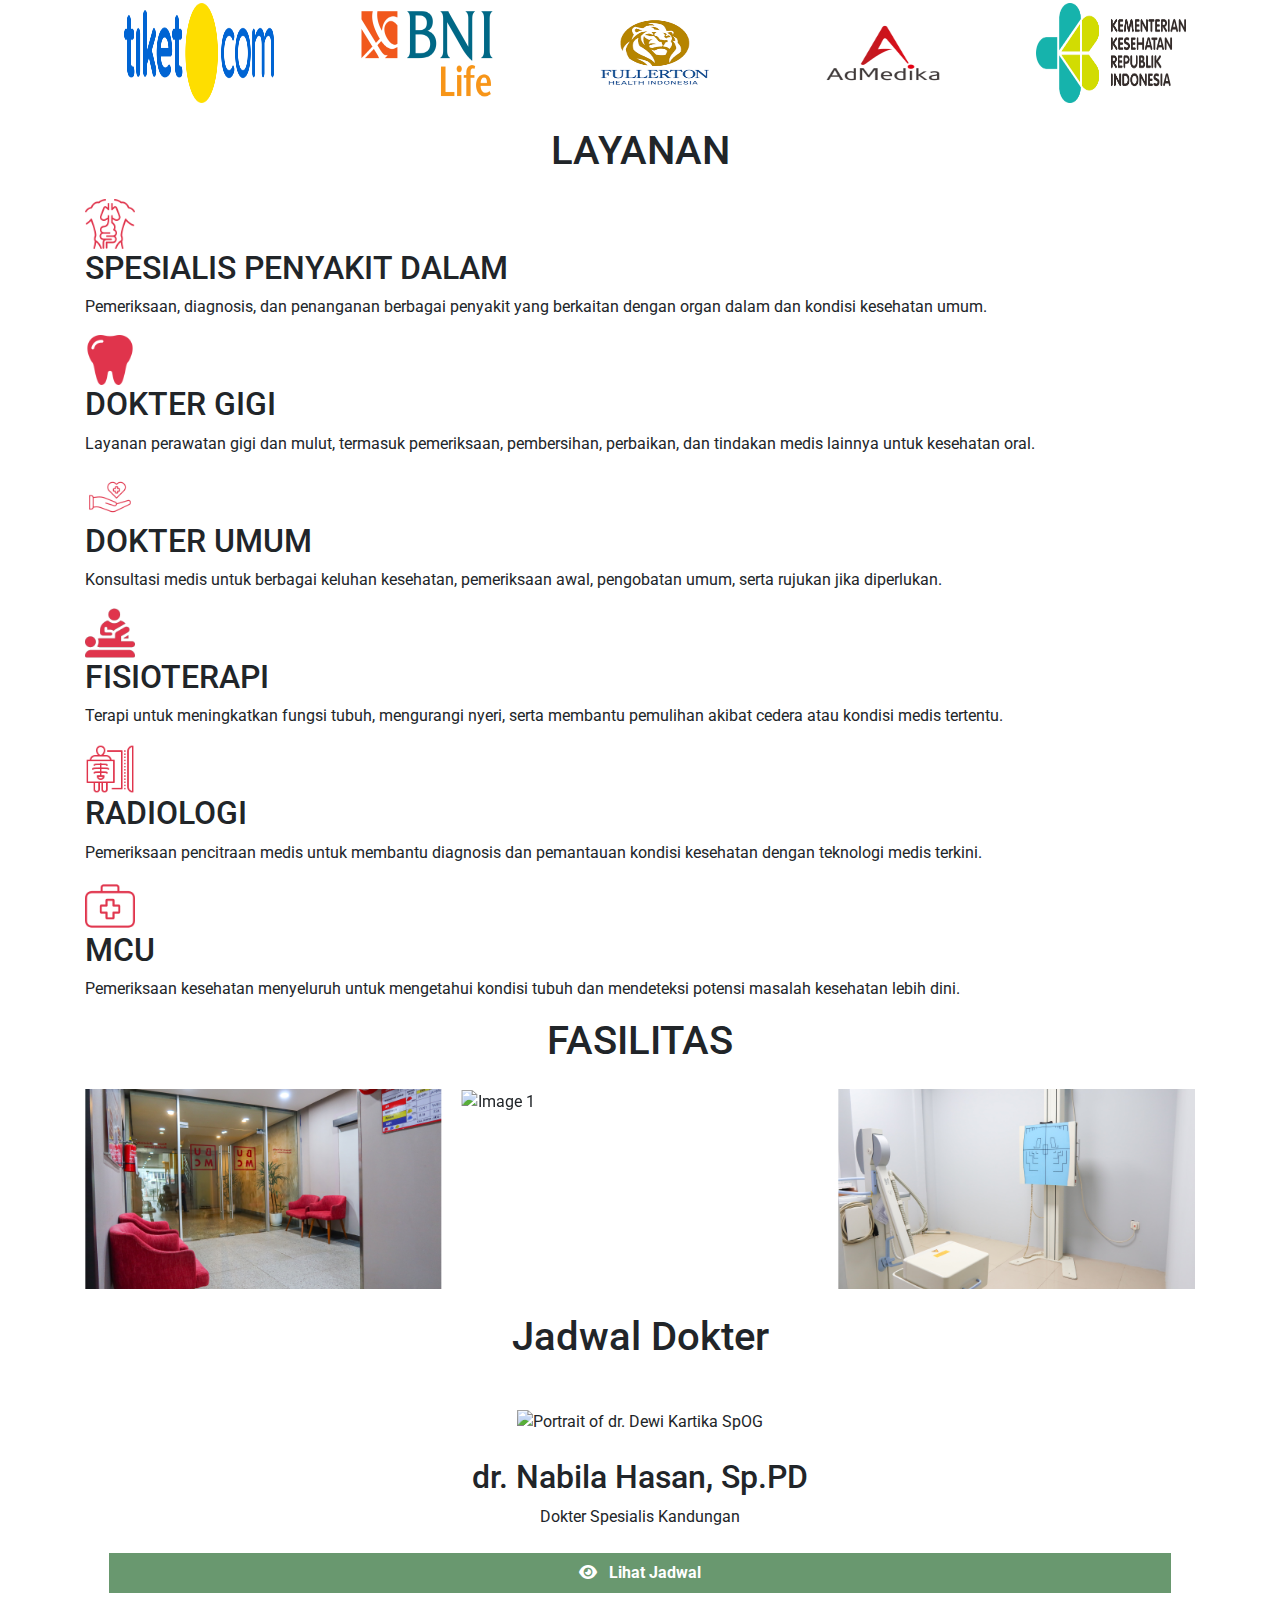
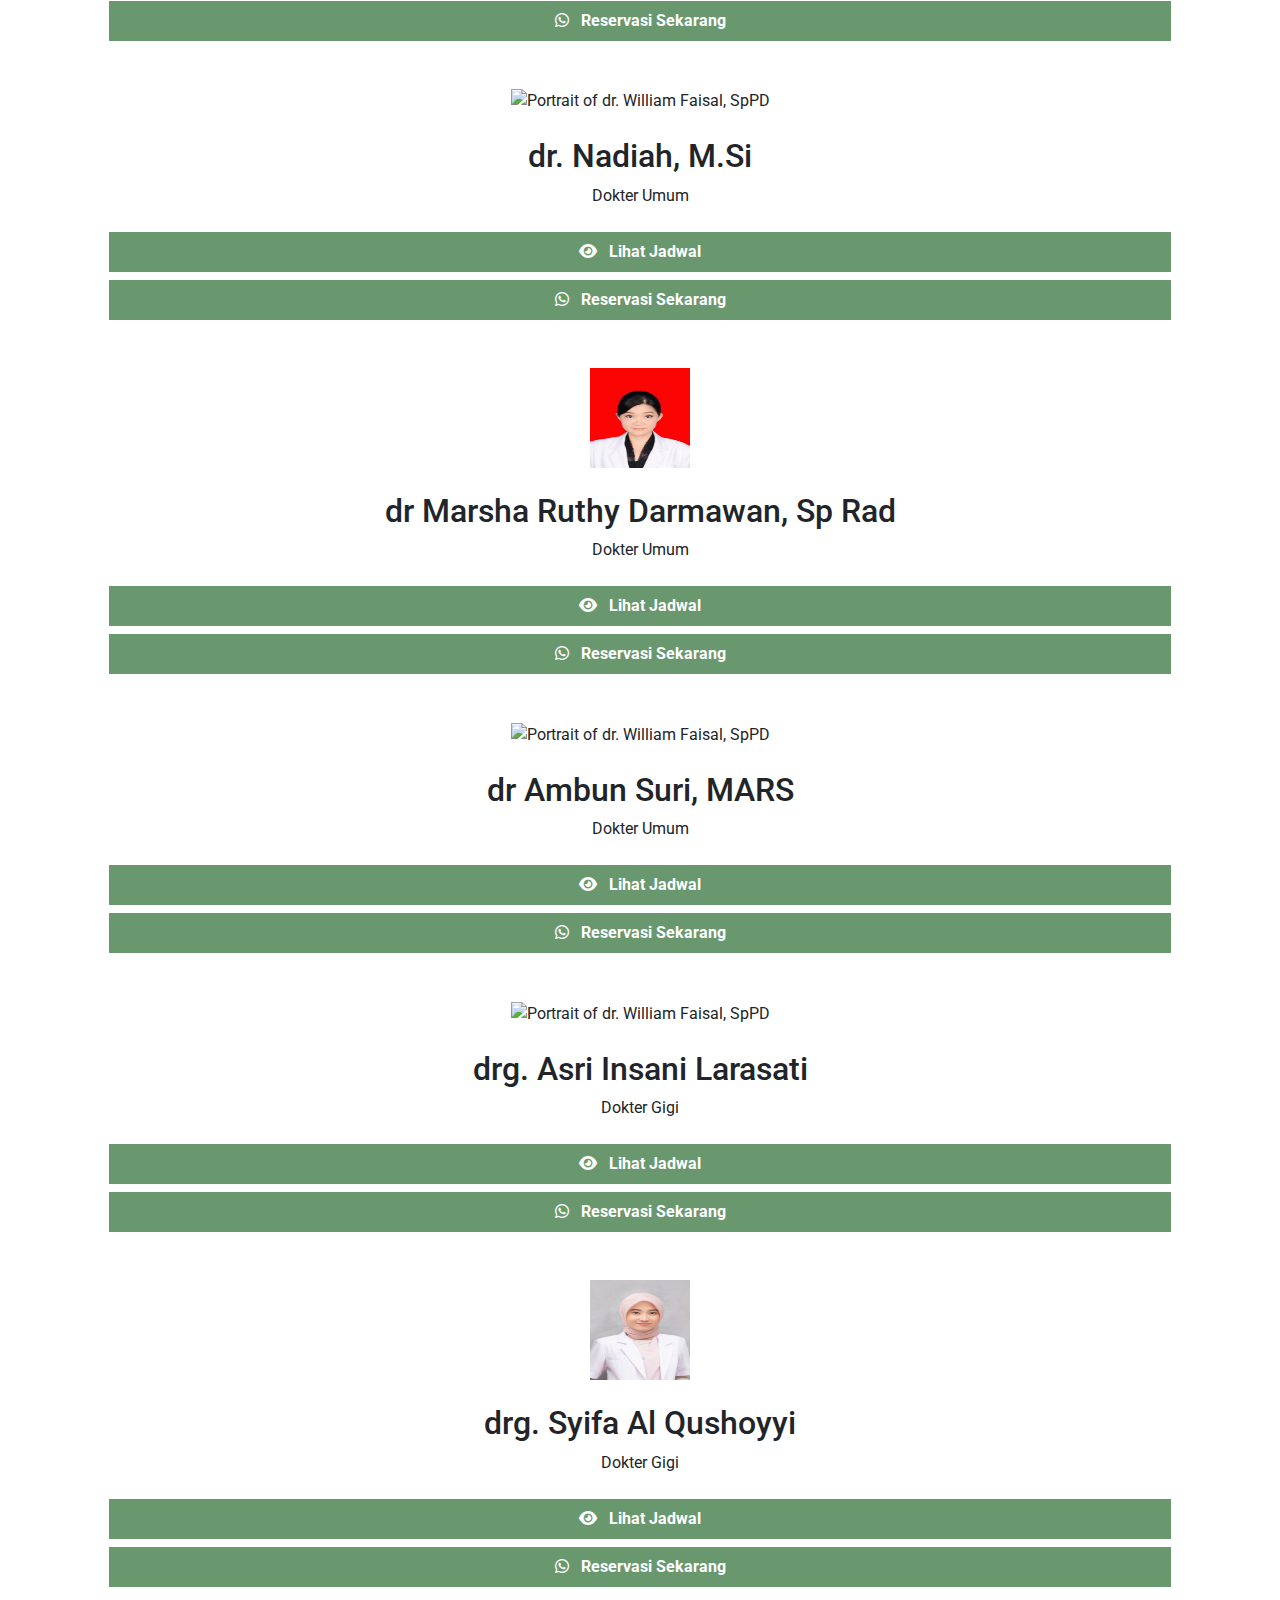
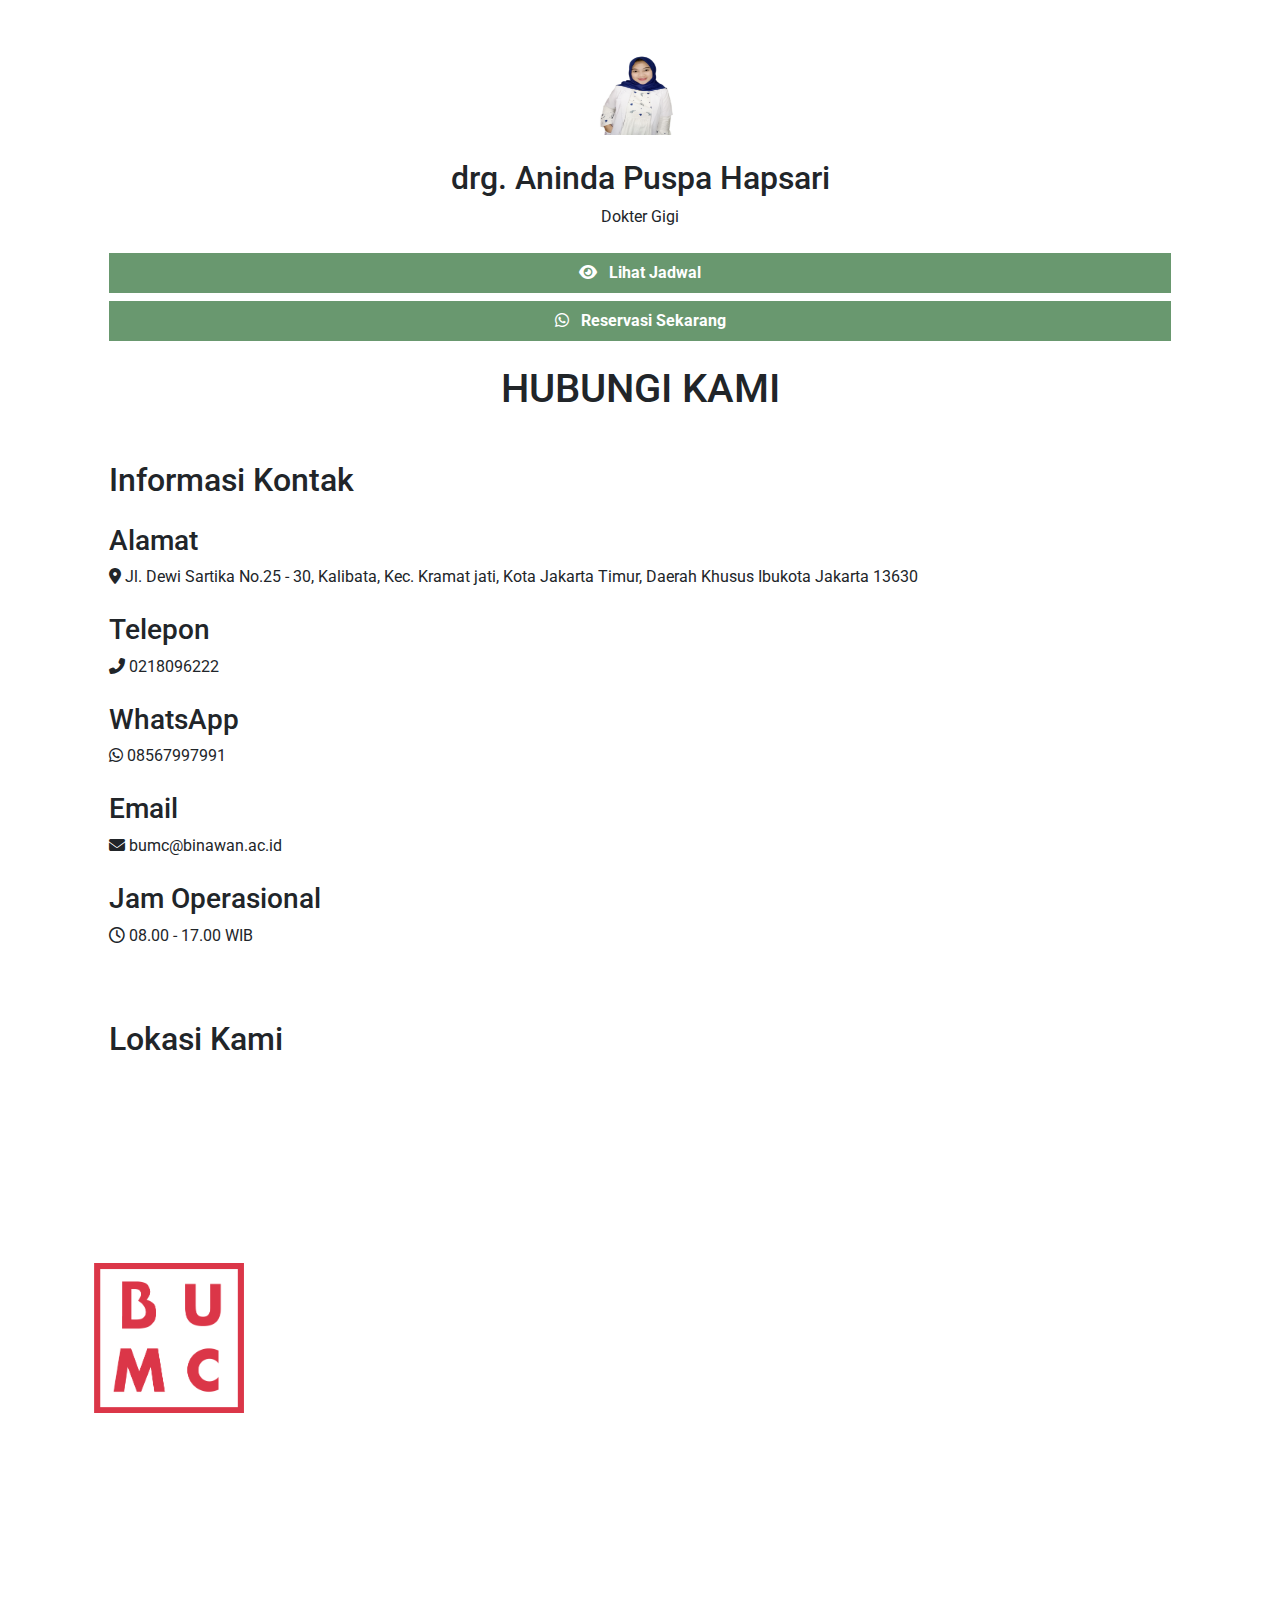
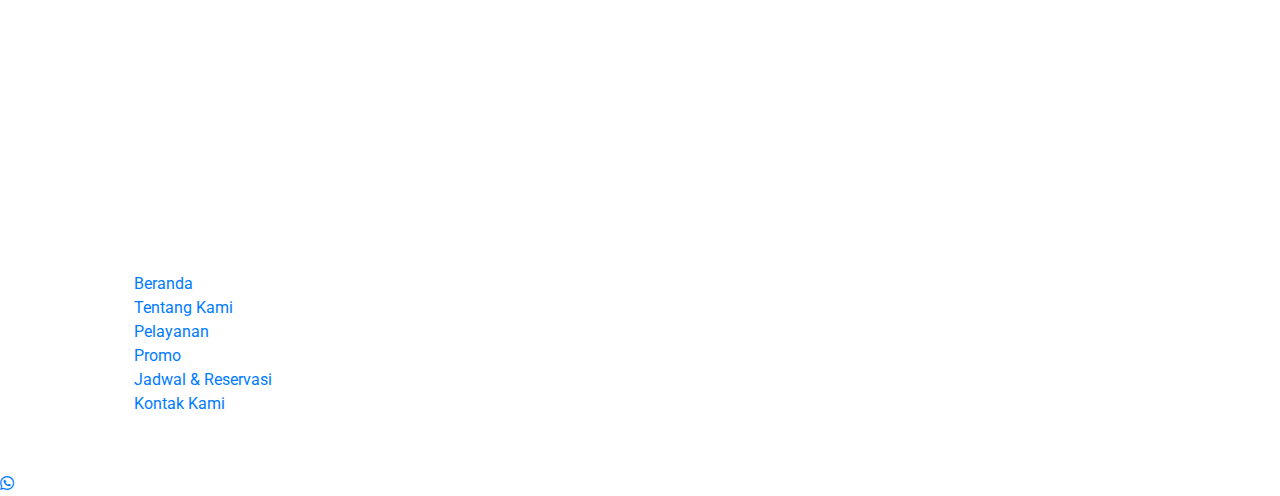
==== commit 80b2cb4e: "update" ====
--- a/index.html
+++ b/index.html
@@ -600,7 +600,7 @@
                     <div class="bg-white rounded-lg shadow-lg p-4 text-center">
                         <div class="flex justify-center mb-4">
                             <div class="w-24 h-24 rounded-full border-4 border-[#e0344c] overflow-hidden">
-                                <img alt="Portrait of dr. William Faisal, SpPD" class="w-full h-full object-cover" height="100" src="https://storage.googleapis.com/a1aa/image/sOVCW8MnuVlUS4BHQvZiFVGZ6O5s7TkS4VIvtYsxPGA.jpg" width="100" />
+                                <img alt="Portrait of dr. William Faisal, SpPD" class="w-full h-full object-cover" height="100" src="assets/img/dr/drg Aninda Puspa Hapsari.JPG" width="100" />
                             </div>
                         </div>
 
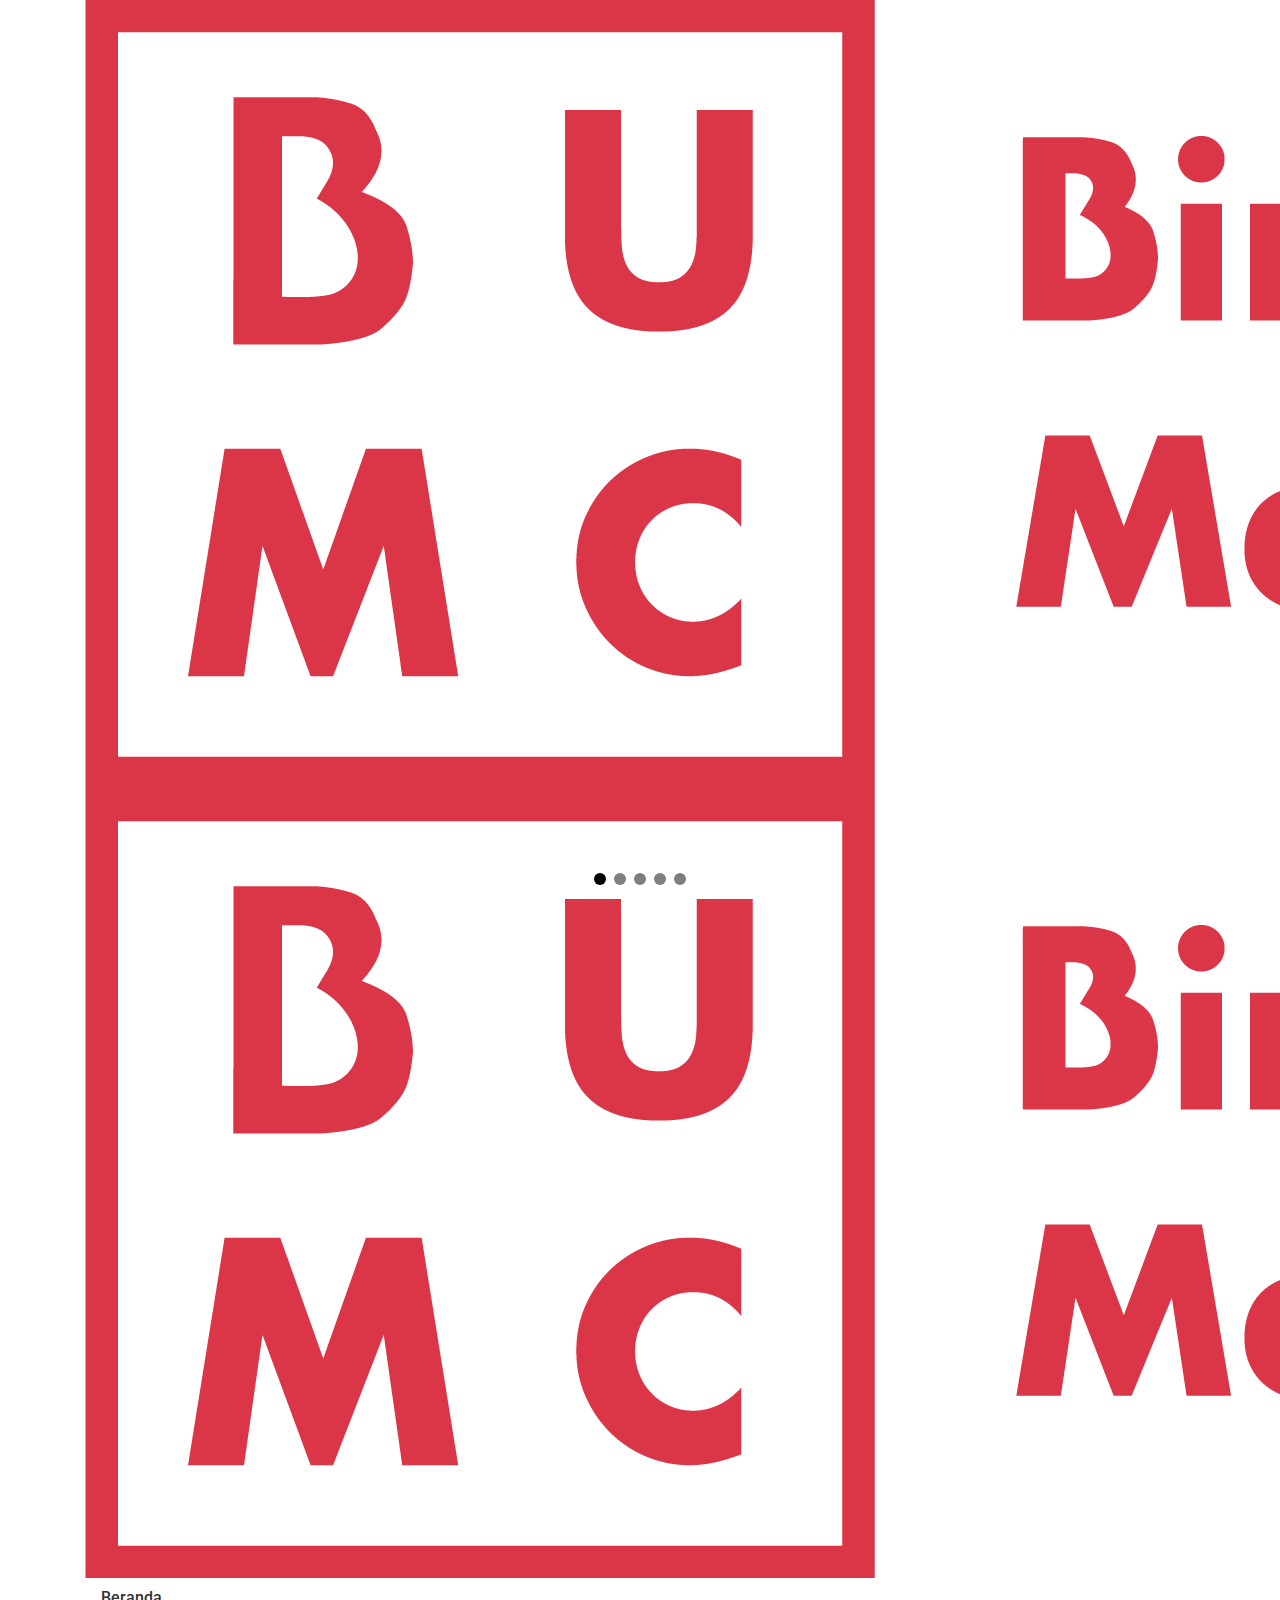
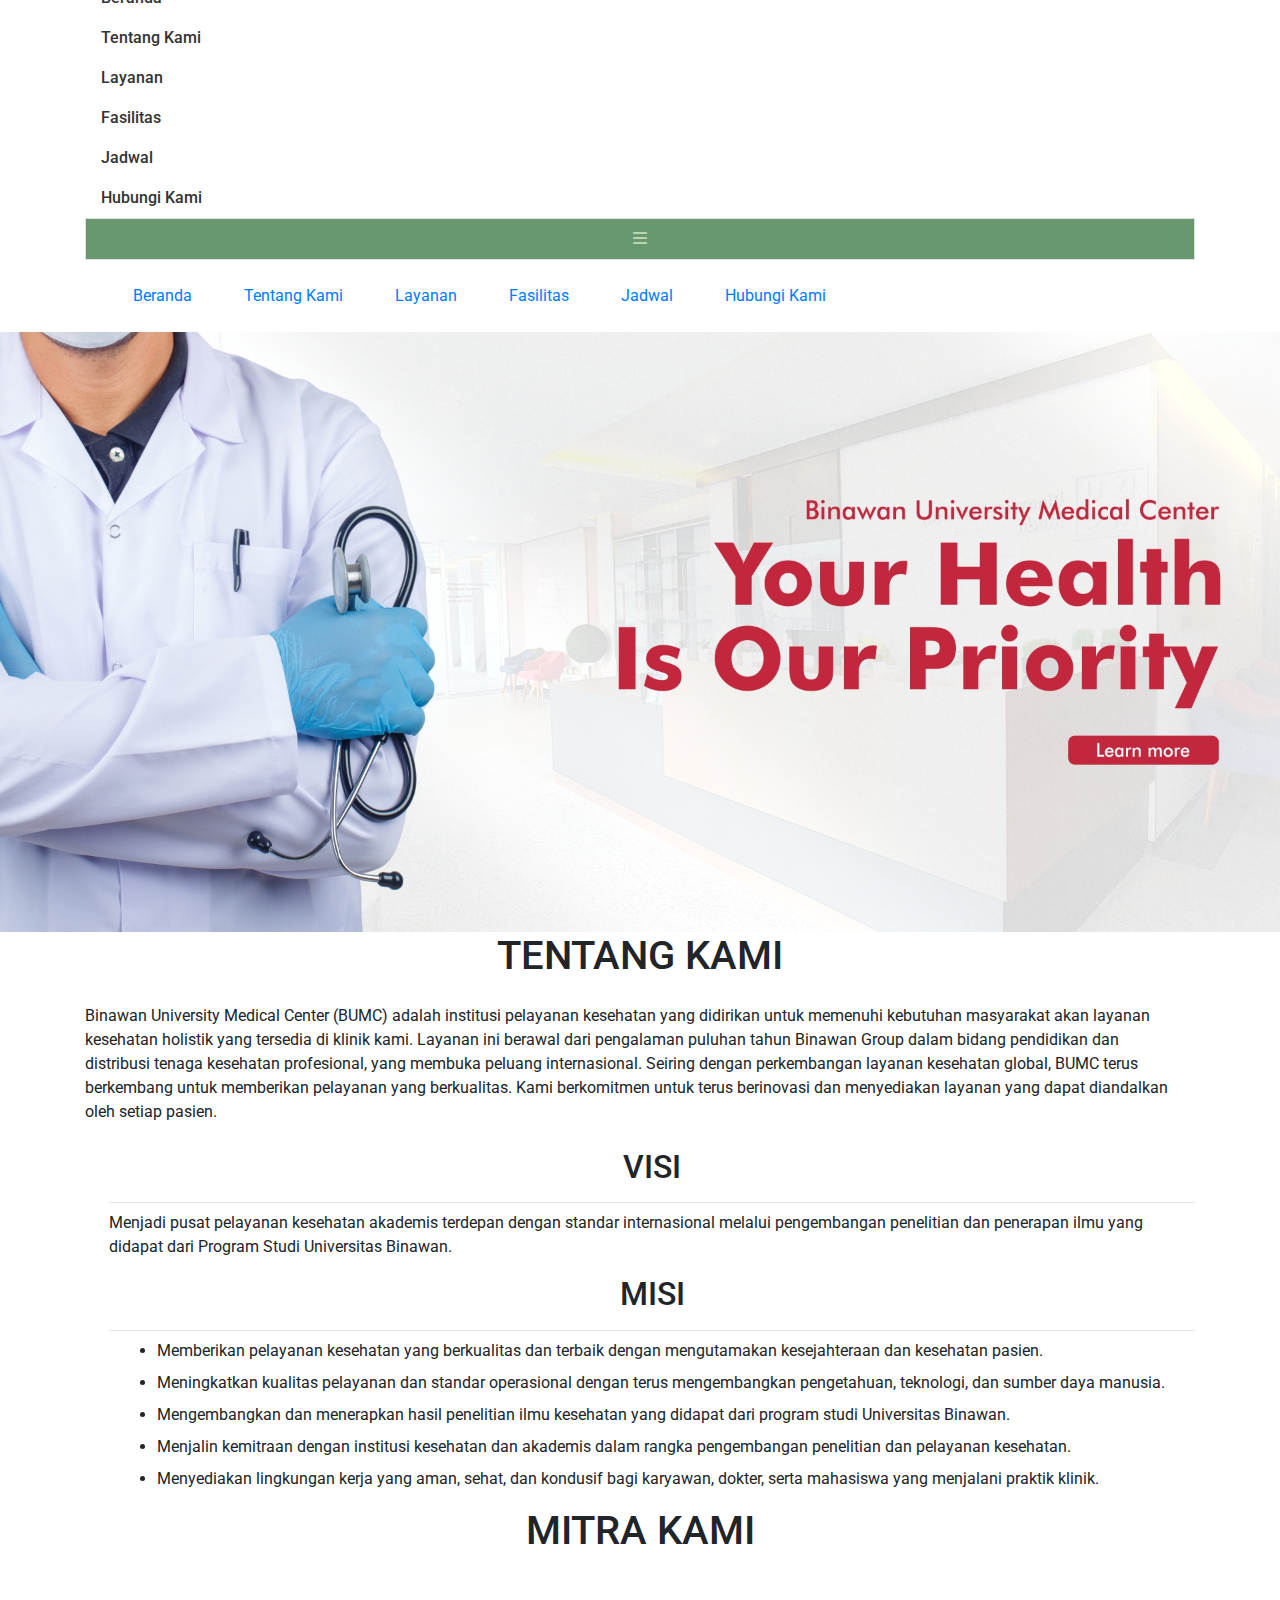
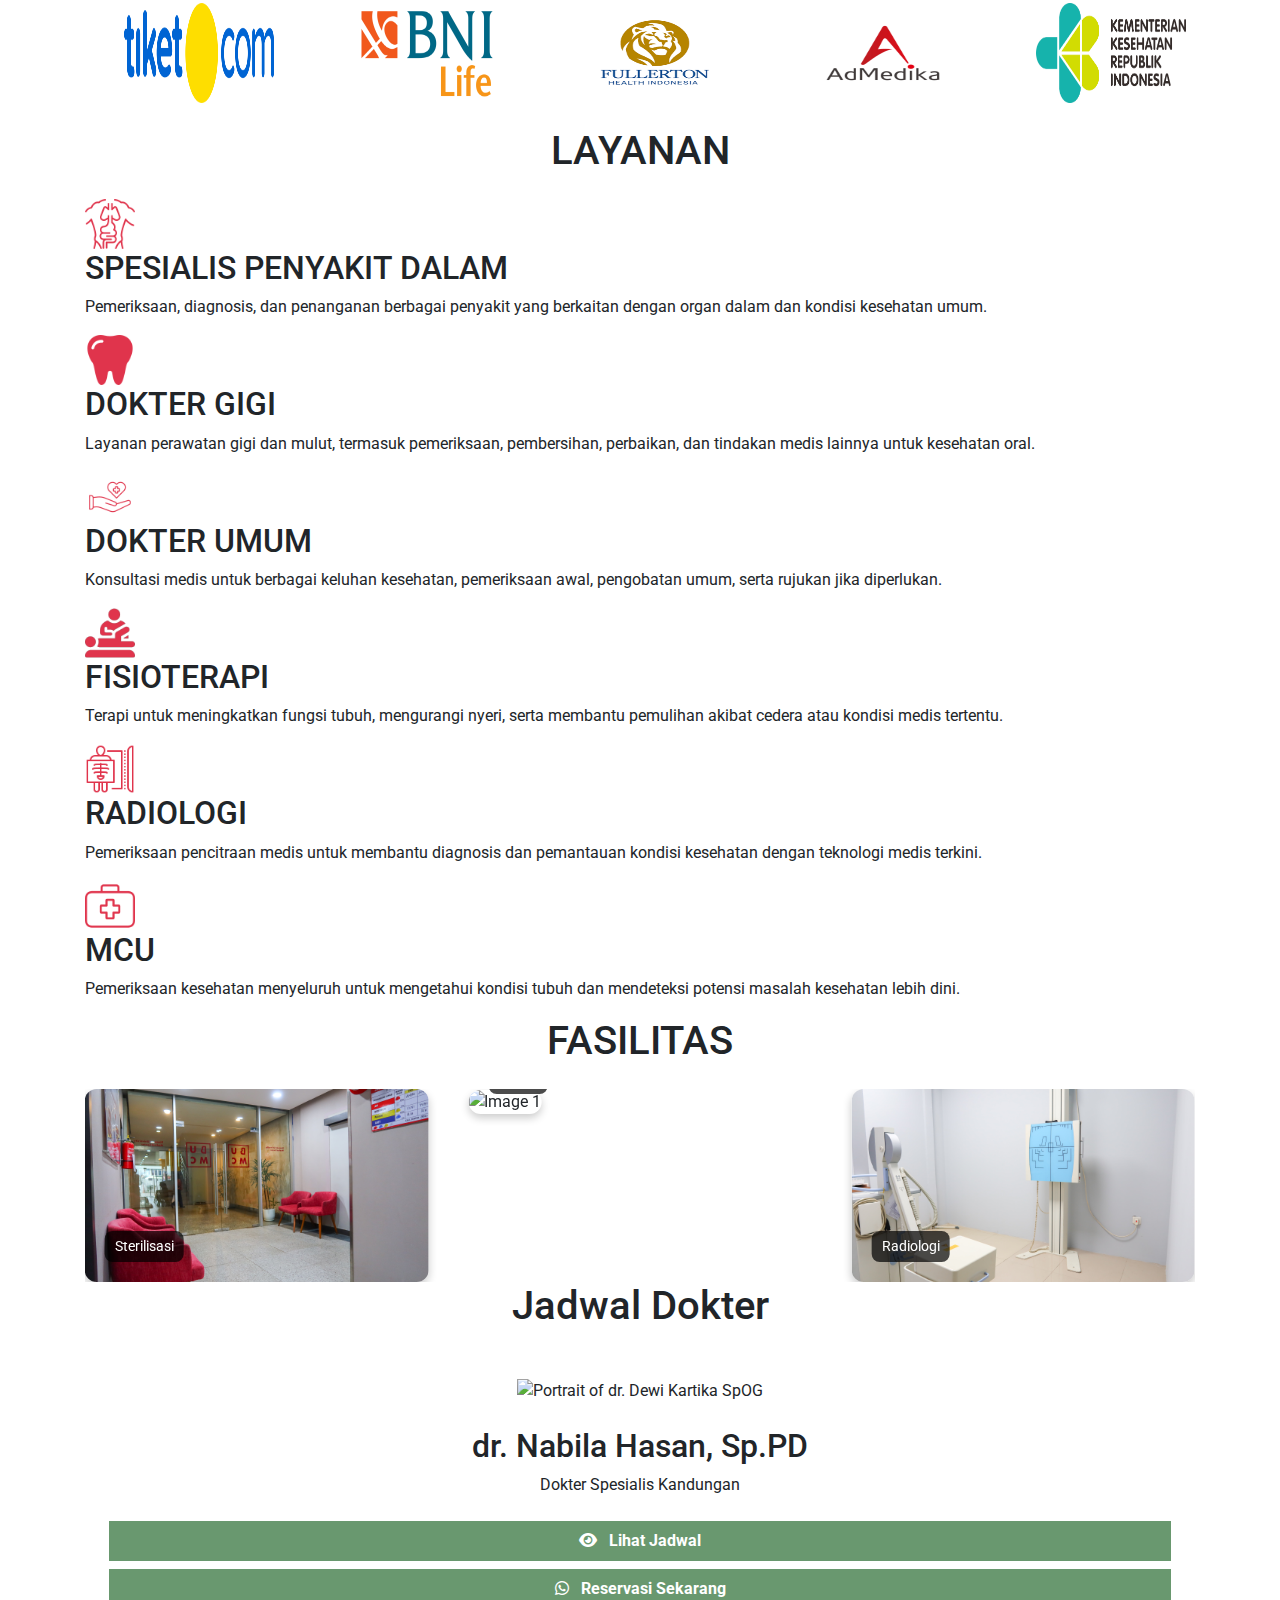
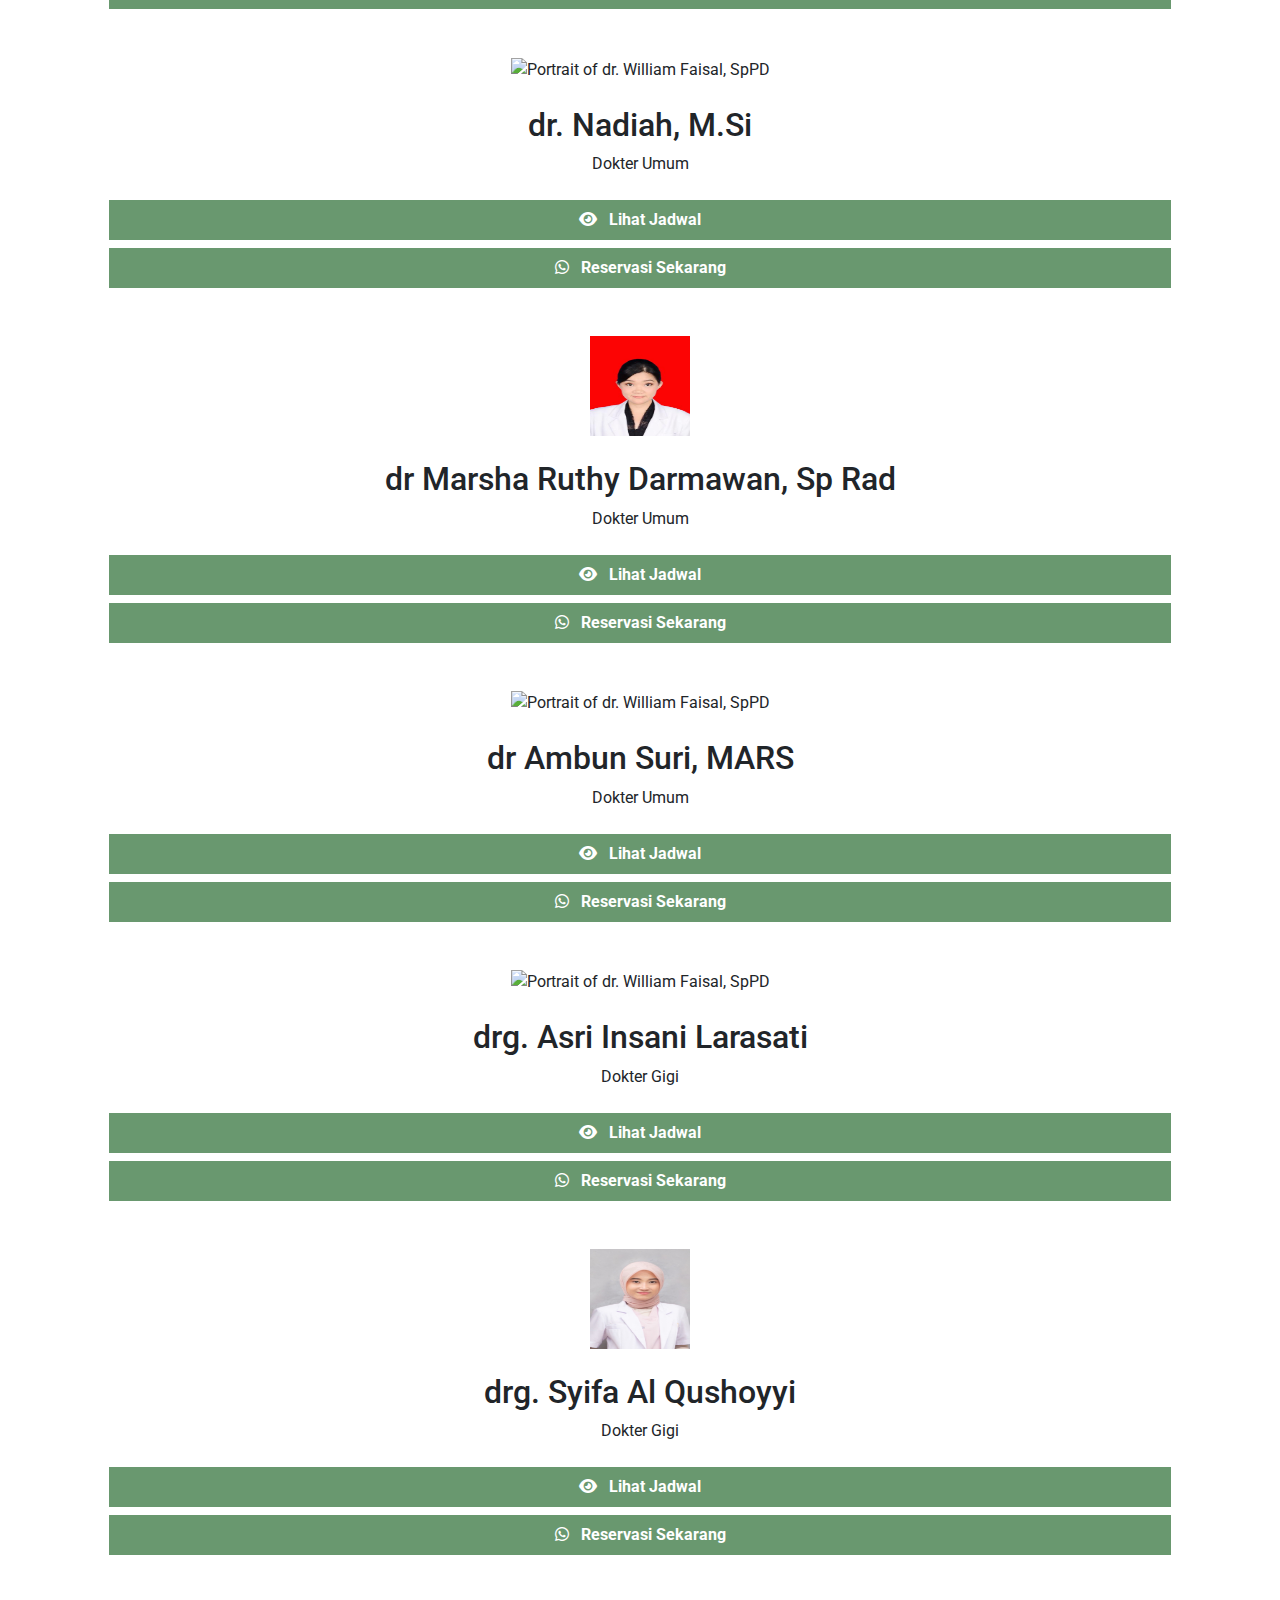
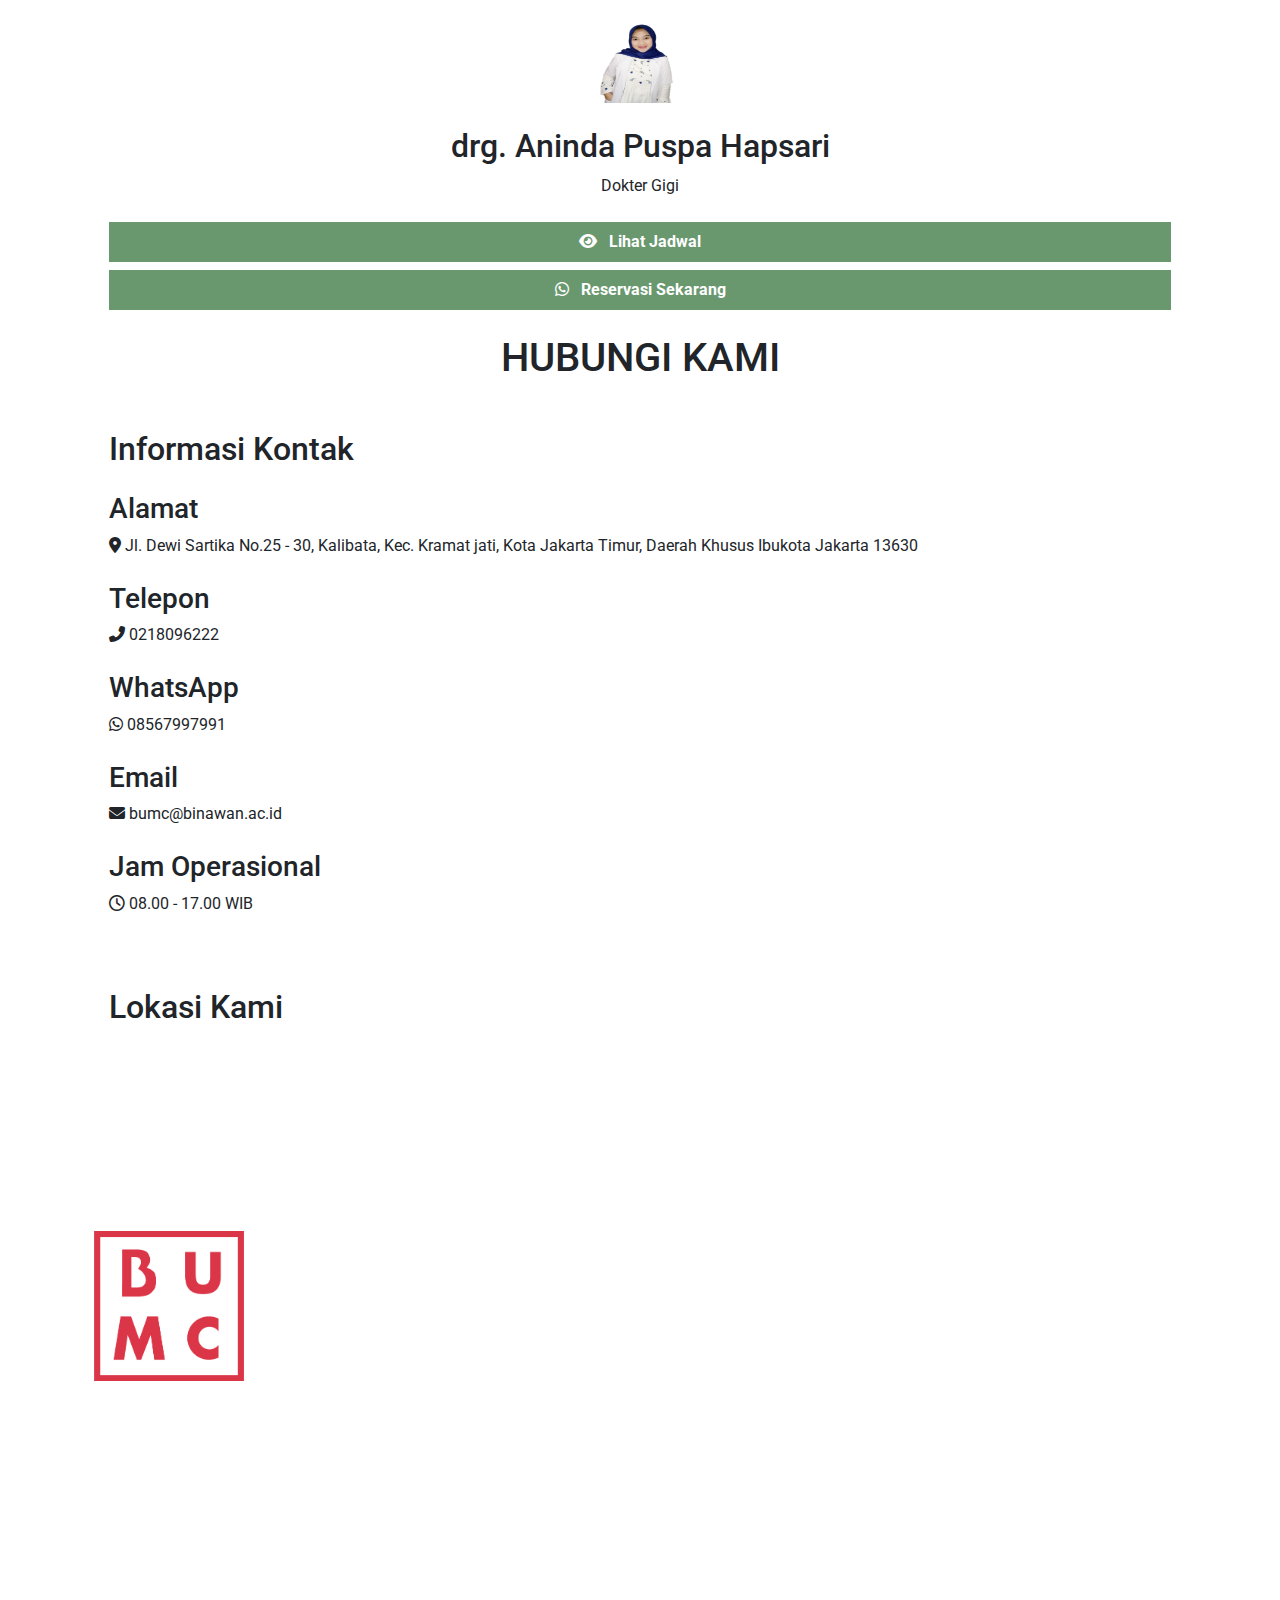
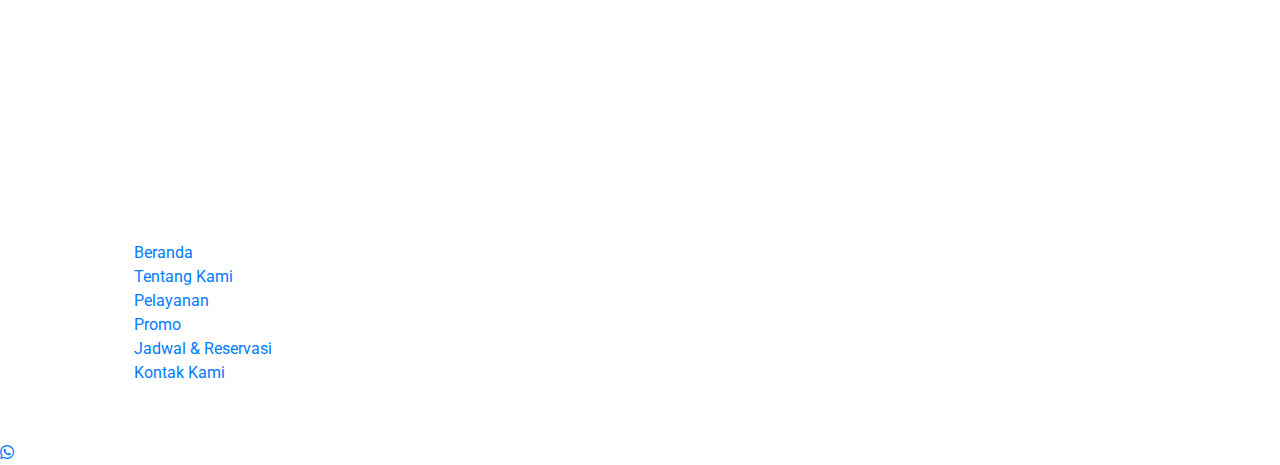
==== commit 1808a55c: "update" ====
--- a/index.html
+++ b/index.html
@@ -254,63 +254,54 @@
 
         <!-- fasilitas -->
 
-        <section id="fasilitas" class="center-page">
+        <section class="center-page" id="fasilitas">
             <div class="container mx-auto py-12">
                 <h1 class="text-center text-3xl font-bold mb-4">FASILITAS</h1>
                 <div class="flex justify-center mb-8">
                     <div class="w-16 border-t-2 border-gray-400"></div>
                 </div>
-
+        
                 <!-- Centered Swiper Container -->
-                <div class="relative flex justify-center items-center max-w-4xl mx-auto">
-                    <!-- Navigation Buttons -->
-                    <!-- <div class="swiper-button-prev custom-nav"></div> -->
-
+                <div class="relative flex flex-col justify-center items-center max-w-6xl mx-auto">
                     <!-- Swiper Slider -->
                     <div class="swiper-fasilitas w-full">
                         <div class="swiper-wrapper">
                             <div class="swiper-slide flex justify-center items-center">
-                                <img alt="Image 1" class="rounded-lg shadow-md object-cover max-w-xs" src="assets/img/fasilitas/BUMC.jpg" />
-                                <span class="absolute bottom-2 left-2 bg-black text-white text-xs px-2 py-1 rounded">BUMC</span>
-                            </div>
+                                <img src="assets/img/fasilitas/BUMC.jpg" alt="Image 1" class="fasilitas-img" />
+                                <span class="image-caption">BUMC</span>
+                            </div>
+        
                             <div class="swiper-slide flex justify-center items-center">
-                                <img alt="Image 2" class="rounded-lg shadow-md object-cover max-w-xs" src="assets/img/fasilitas/Lab Radiologi.jpg" />
-                                <span class="absolute bottom-2 left-2 bg-black text-white text-xs px-2 py-1 rounded">Radiologi</span>
-                            </div>
+                                <img src="assets/img/fasilitas/Lab Radiologi.jpg" alt="Image 2" class="fasilitas-img" />
+                                <span class="image-caption">Radiologi</span>
+                            </div>
+        
                             <div class="swiper-slide flex justify-center items-center">
-                                <img alt="Image 3" class="rounded-lg shadow-md object-cover max-w-xs" src="assets/img/fasilitas/Resepsionis.jpg" />
-                                <span class="absolute bottom-2 left-2 bg-black text-white text-xs px-2 py-1 rounded">Resepsionis</span>
-                            </div>
+                                <img src="assets/img/fasilitas/Resepsionis.jpg" alt="Image 3" class="fasilitas-img" />
+                                <span class="image-caption">Resepsionis</span>
+                            </div>
+        
                             <div class="swiper-slide flex justify-center items-center">
-                                <img alt="Image 4" class="rounded-lg shadow-md object-cover max-w-xs" src="assets/img/fasilitas/Ruang Pemeriksaan.jpg" />
-                                <span class="absolute bottom-2 left-2 bg-black text-white text-xs px-2 py-1 rounded">Pemeriksaan</span>
-                            </div>
+                                <img src="assets/img/fasilitas/Ruang Pemeriksaan.jpg" alt="Image 4" class="fasilitas-img" />
+                                <span class="image-caption">Pemeriksaan</span>
+                            </div>
+        
                             <div class="swiper-slide flex justify-center items-center">
-                                <img alt="Image 5" class="rounded-lg shadow-md object-cover max-w-xs" src="assets/img/fasilitas/Ruang Sterilisasi.jpg" />
-                                <span class="absolute bottom-2 left-2 bg-black text-white text-xs px-2 py-1 rounded">Sterilisasi</span>
-                            </div>
-                            <div class="swiper-slide flex justify-center items-center">
-                                <img alt="Image 5" class="rounded-lg shadow-md object-cover max-w-xs" src="assets/img/fasilitas/Ruang Tindakan.jpg" />
-                                <span class="absolute bottom-2 left-2 bg-black text-white text-xs px-2 py-1 rounded">Tindakan</span>
-                            </div>
-                            <div class="swiper-slide flex justify-center items-center">
-                                <img alt="Image 5" class="rounded-lg shadow-md object-cover max-w-xs" src="assets/img/fasilitas/Ruang Tunggu.jpg" />
-                                <span class="absolute bottom-2 left-2 bg-black text-white text-xs px-2 py-1 rounded">Ruang Tunggu</span>
-                            </div>
-                            <!-- <div class="swiper-slide flex justify-center items-center">
-                                <img alt="Image 5" class="rounded-lg shadow-md object-cover max-w-xs" src="assets/img/fasilitas/Ruang Vaksinasi.jpg" />
-                            </div> -->
-                        </div>
-
-                        <!-- Pagination -->
-                        <!-- <div class="swiper-pagination"></div> -->
-                    </div>
-
-                    <!-- Navigation Buttons -->
-                    <!-- <div class="swiper-button-next custom-nav"></div> -->
+                                <img src="assets/img/fasilitas/Ruang Tunggu.jpg" alt="Image 5" class="fasilitas-img" />
+                                <span class="image-caption">Sterilisasi</span>
+                            </div>
+                        </div>
+                    </div>
+        
+                    <!-- Pagination -->
+                    <div class="swiper-pagination mt-4"></div>
                 </div>
             </div>
         </section>
+        
+        <!-- Swiper JS -->
+        <script src="https://unpkg.com/swiper/swiper-bundle.min.js"></script>
+
 
         <!-- Dokter -->
 
--- a/css/navbar/navbar.css
+++ b/css/navbar/navbar.css
@@ -11,7 +11,7 @@
 }
 
 .nav-link:hover {
-    background-color: #e0344c;
+    background-color: #db3648;
     /* Light gray box effect */
     color: #000;
 }--- a/css/fasilitas/fasilitas.css
+++ b/css/fasilitas/fasilitas.css
@@ -1,40 +1,57 @@
-.swiper-button-prev {
-    left: -40px;
+   /* Ensure bigger image sizes */
+   .fasilitas-img {
+    width: 100%;
+    max-width: 700px; /* Larger image size */
+    height: auto;
+    object-fit: cover;
+    border-radius: 12px; /* Rounded corners */
+    box-shadow: 0 4px 8px rgba(0, 0, 0, 0.2);
 }
 
-.swiper-button-next {
-    right: -40px;
+/* Style for captions */
+.image-caption {
+    position: absolute;
+    bottom: 20px;
+    left: 20px;
+    background: rgba(0, 0, 0, 0.7);
+    color: white;
+    padding: 5px 10px;
+    font-size: 14px;
+    border-radius: 8px;
 }
 
-/* Mencegah gambar yang tidak aktif terlihat */
+/* Dim inactive slides */
 .swiper-slide {
-    opacity: 0;
-    transition: opacity 0.3s ease-in-out;
+    opacity: 0.5;
+    transition: opacity 0.3s ease-in-out, transform 0.3s ease-in-out;
 }
 
-/* Hanya gambar yang aktif dan di sampingnya yang terlihat */
+/* Highlight active and nearby slides */
 .swiper-slide-active,
 .swiper-slide-next,
 .swiper-slide-prev {
     opacity: 1;
 }
 
-/* Mencegah slide keluar dari batas */
+.swiper-slide-active {
+    transform: scale(1.15); /* Make active slide larger */
+}
+
+/* Ensure slides don't overflow */
 .swiper-fasilitas {
     overflow: hidden;
 }
 
-/* Warna pagination bullet */
+/* Customize pagination bullets */
 .swiper-pagination-bullet {
-    background-color: black !important;
-    /* Ubah warna bullet jadi hitam */
-    width: 10px;
-    height: 10px;
+    background-color: black !important; /* Black bullet color */
+    width: 12px;
+    height: 12px;
     opacity: 0.5;
     transition: opacity 0.3s ease-in-out;
 }
 
-/* Aktifkan warna bullet yang sedang dipilih */
+/* Active bullet styling */
 .swiper-pagination-bullet-active {
     opacity: 1;
 }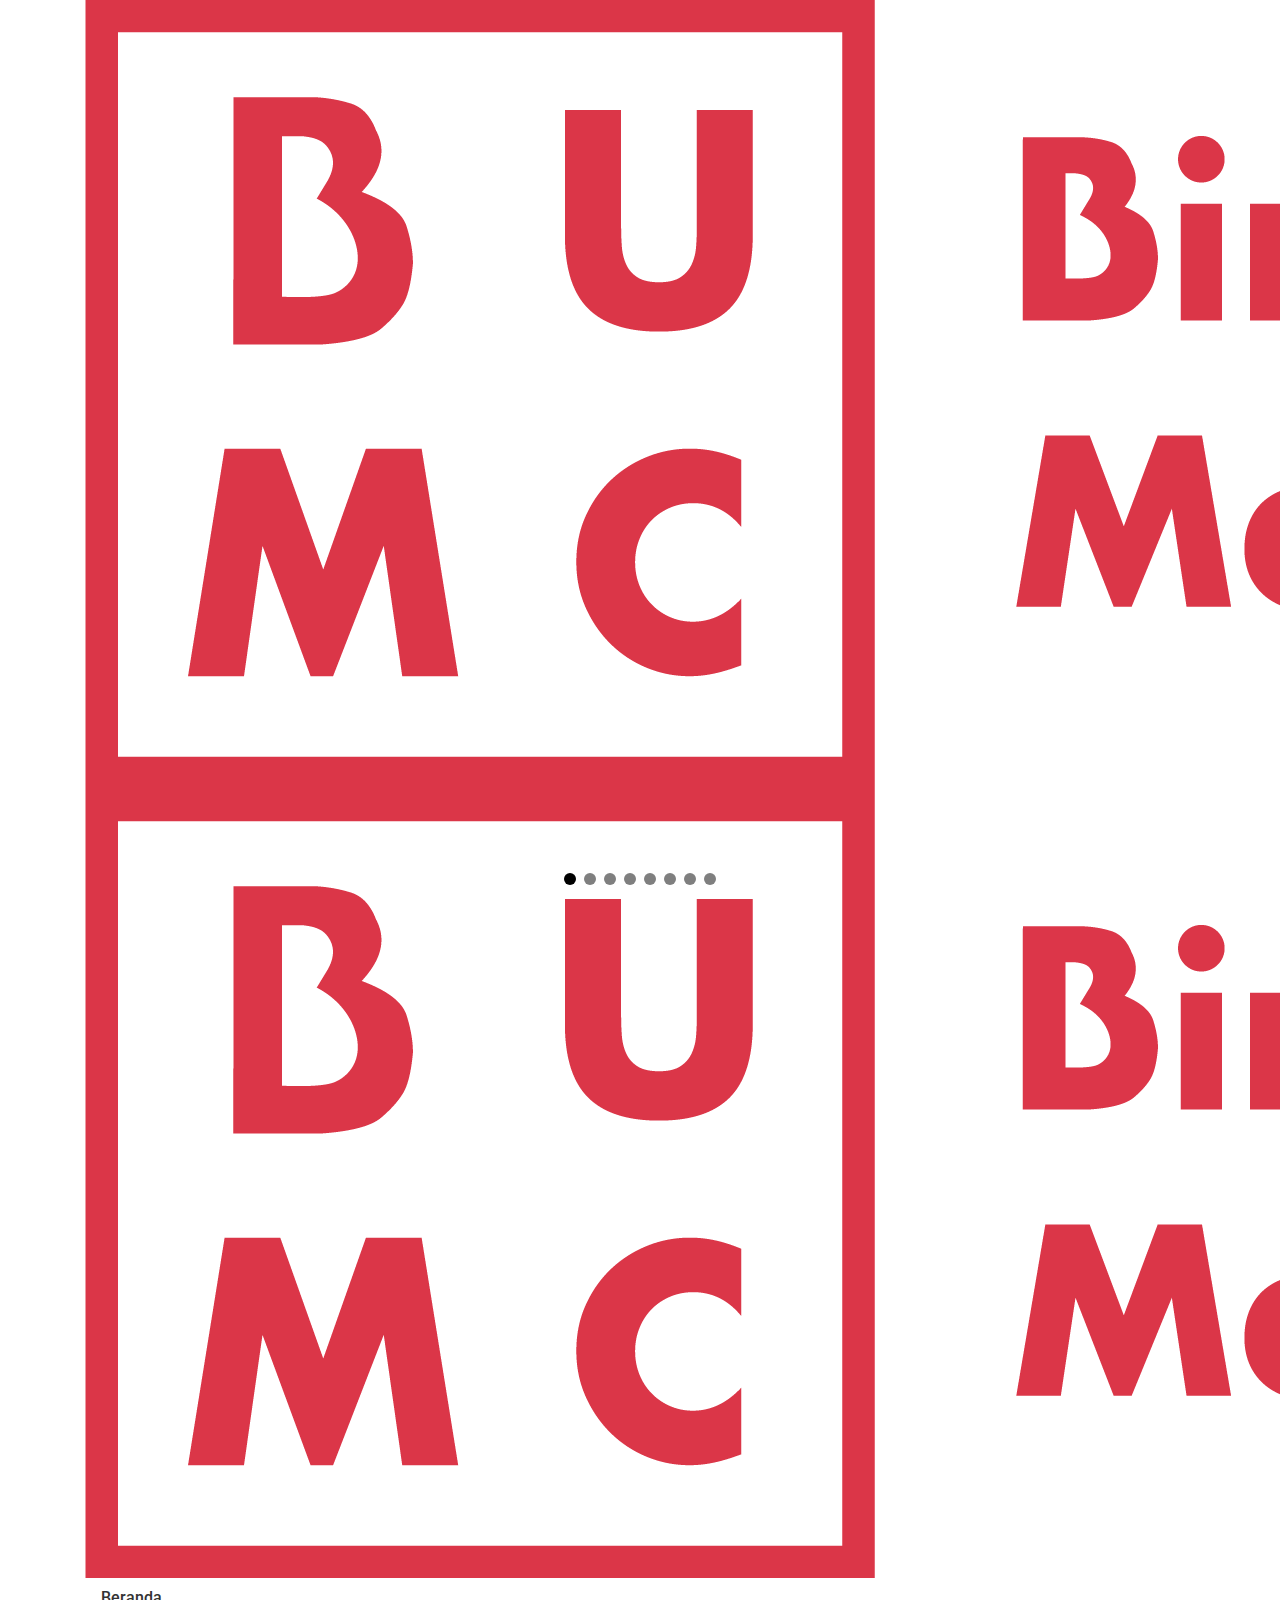
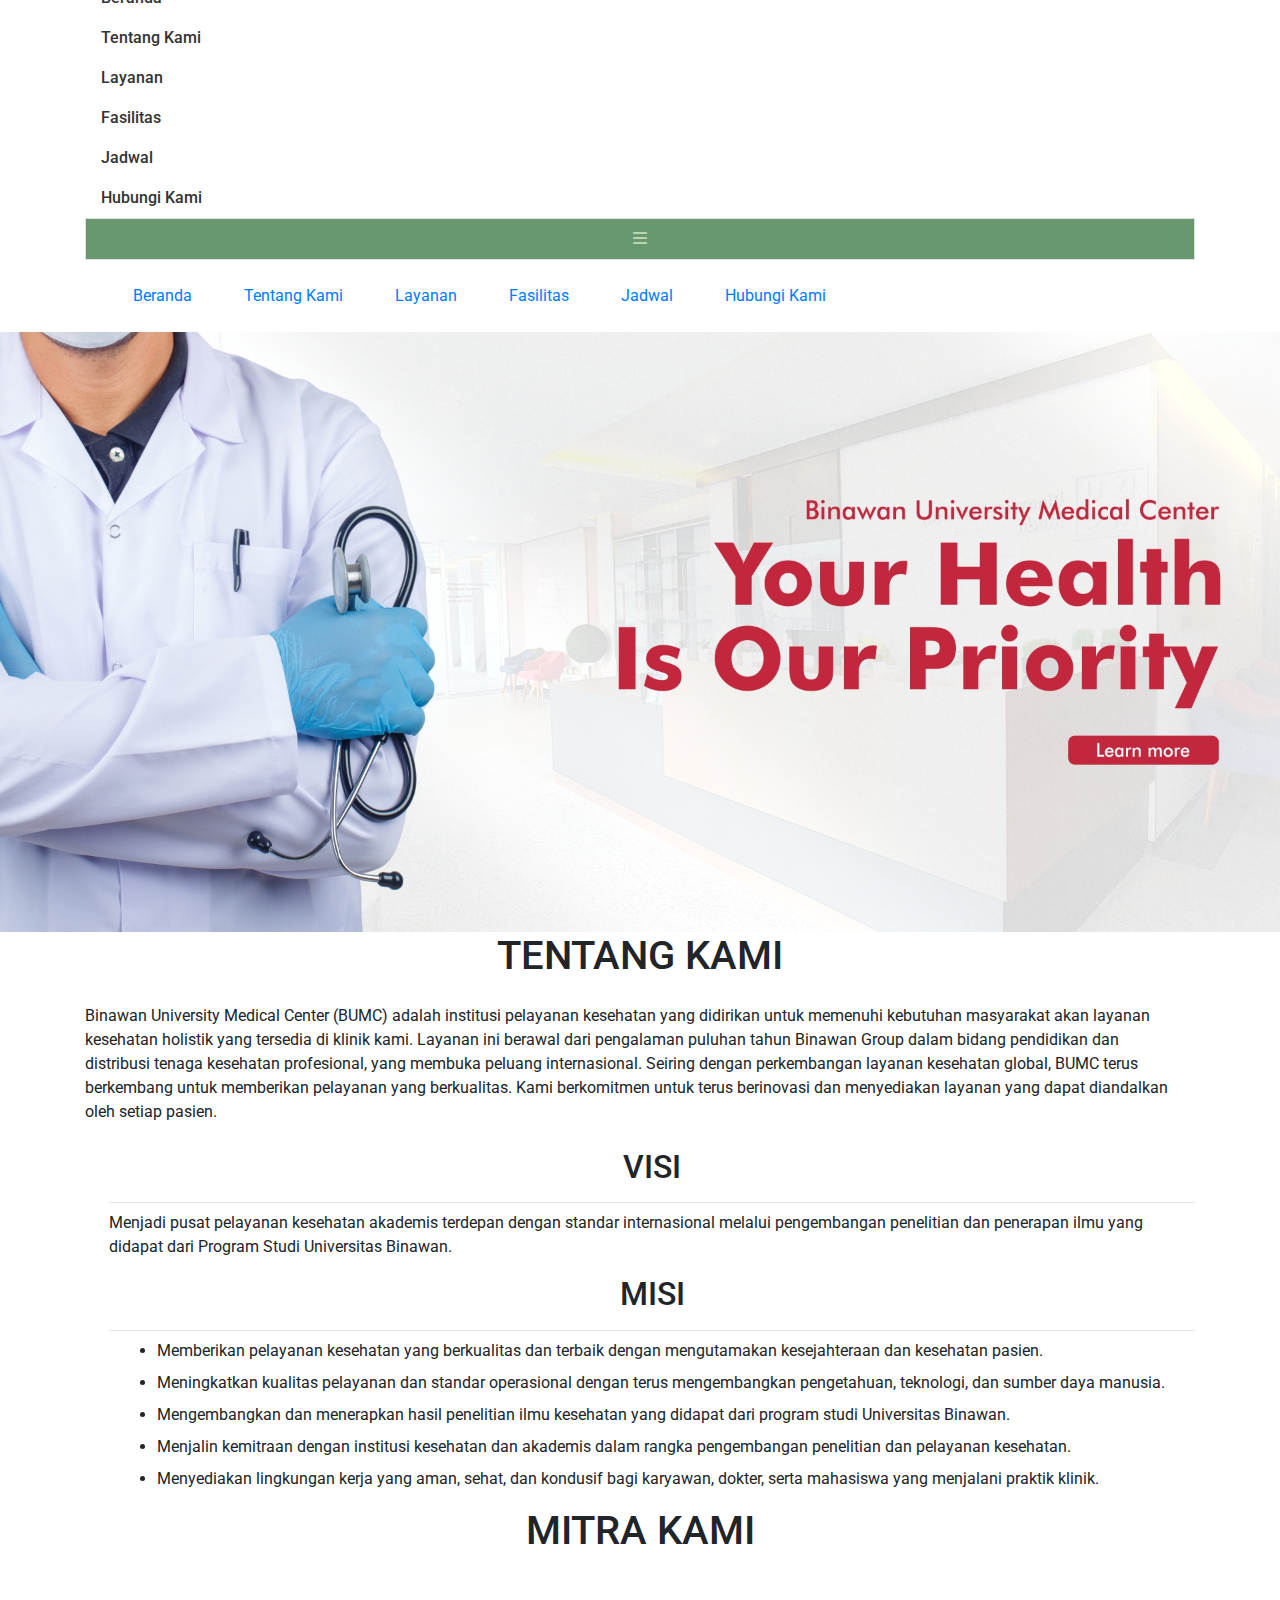
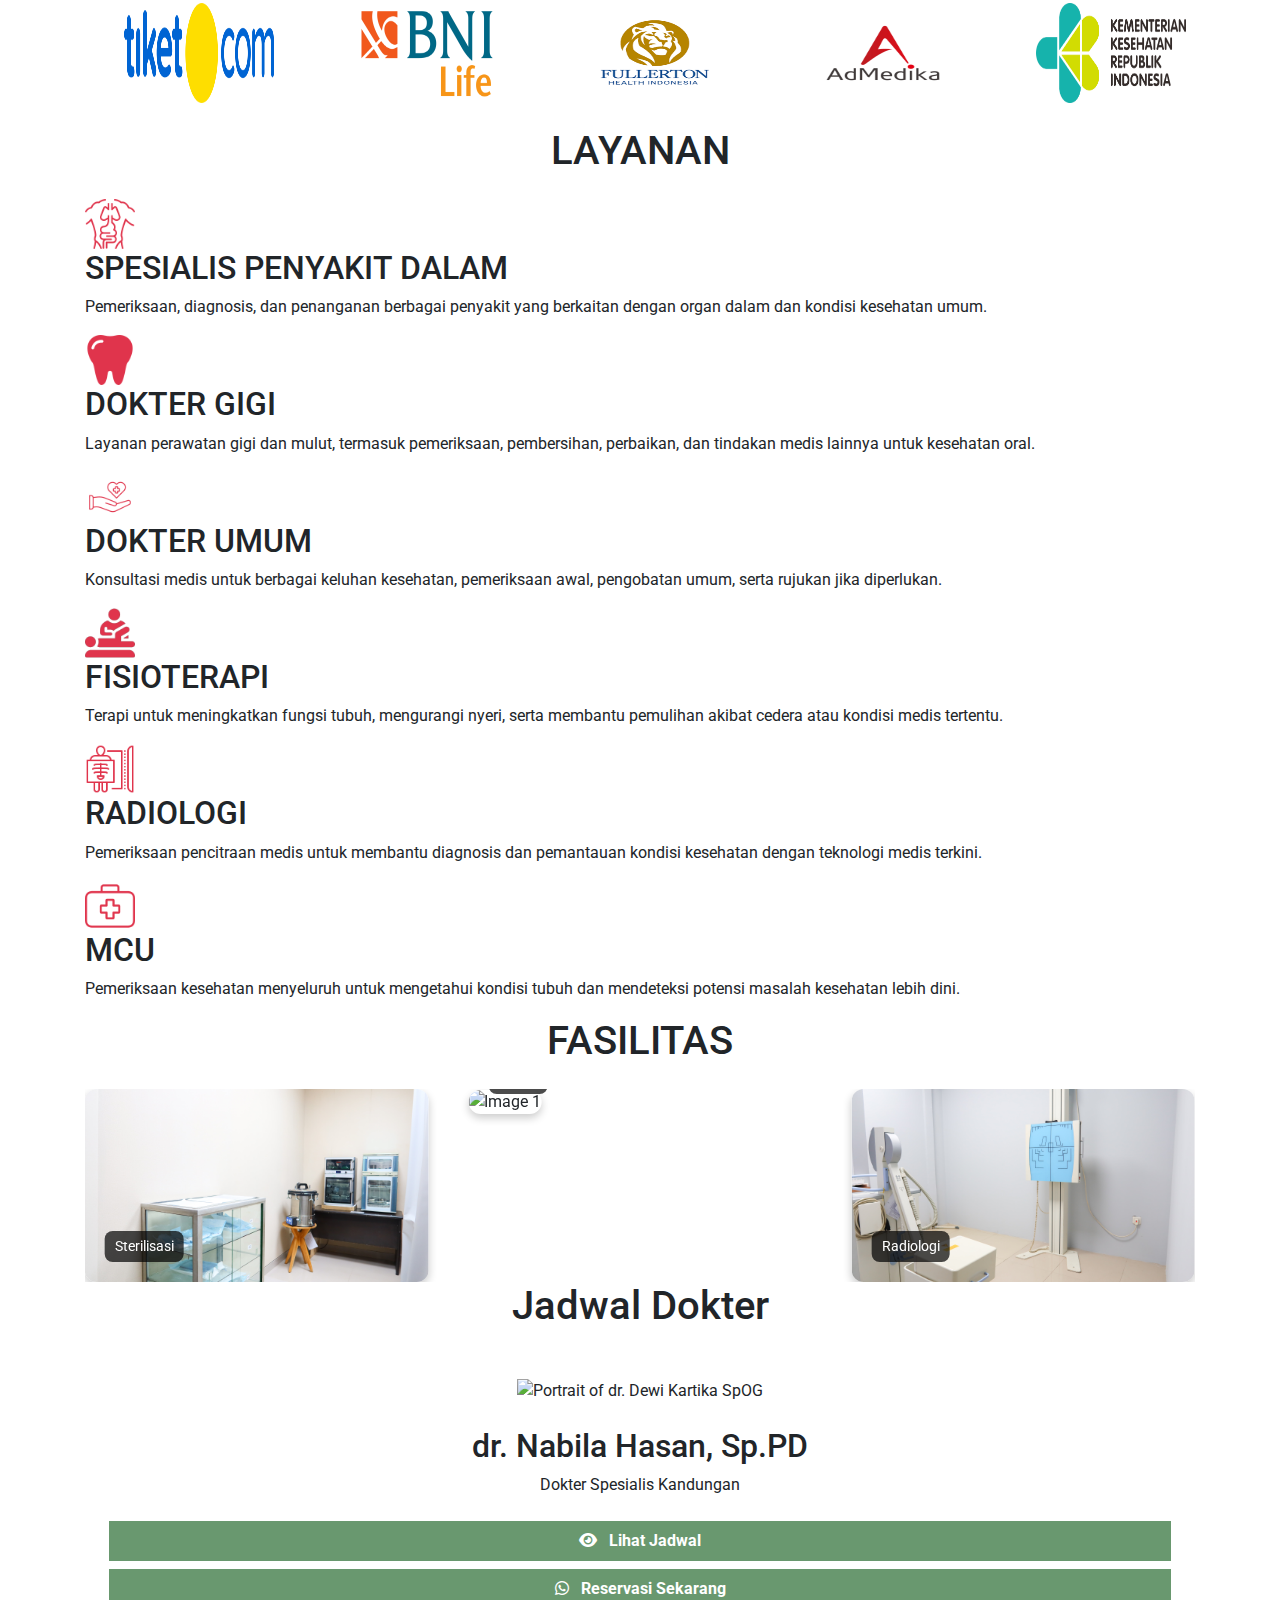
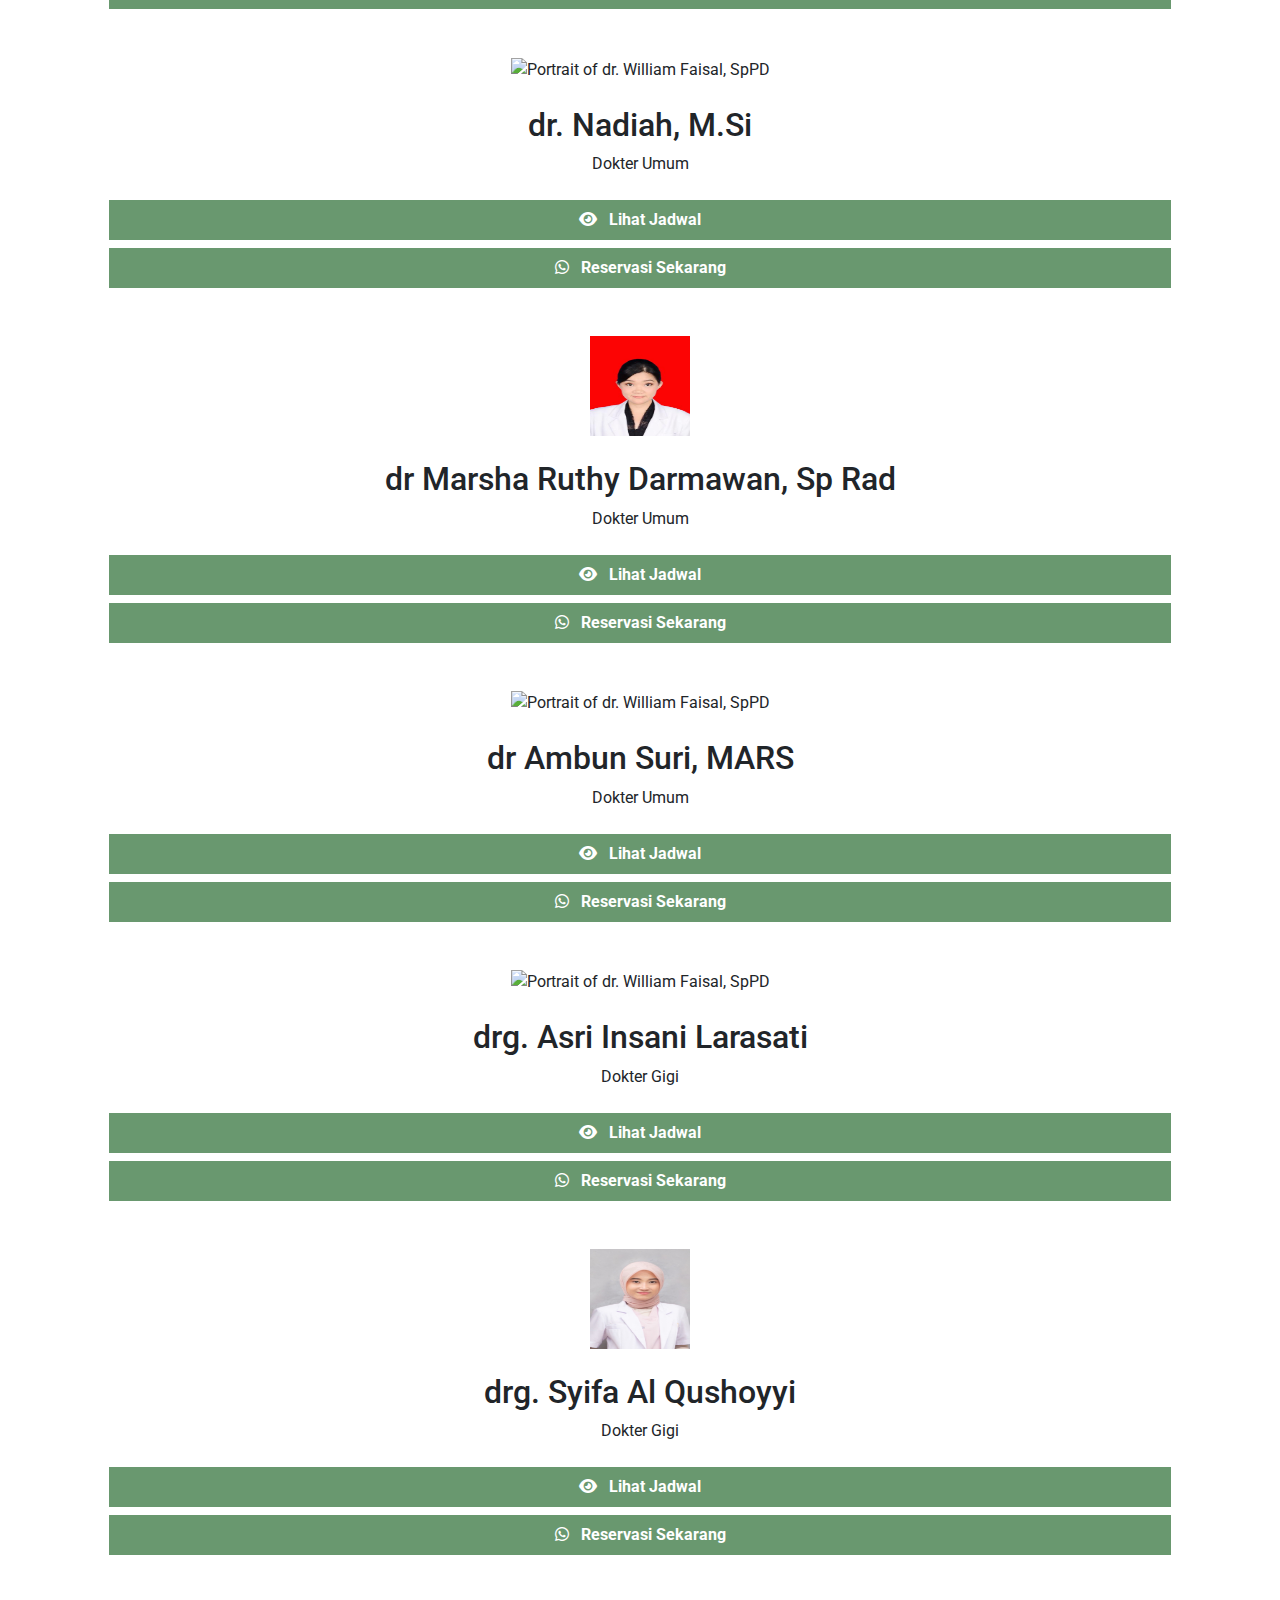
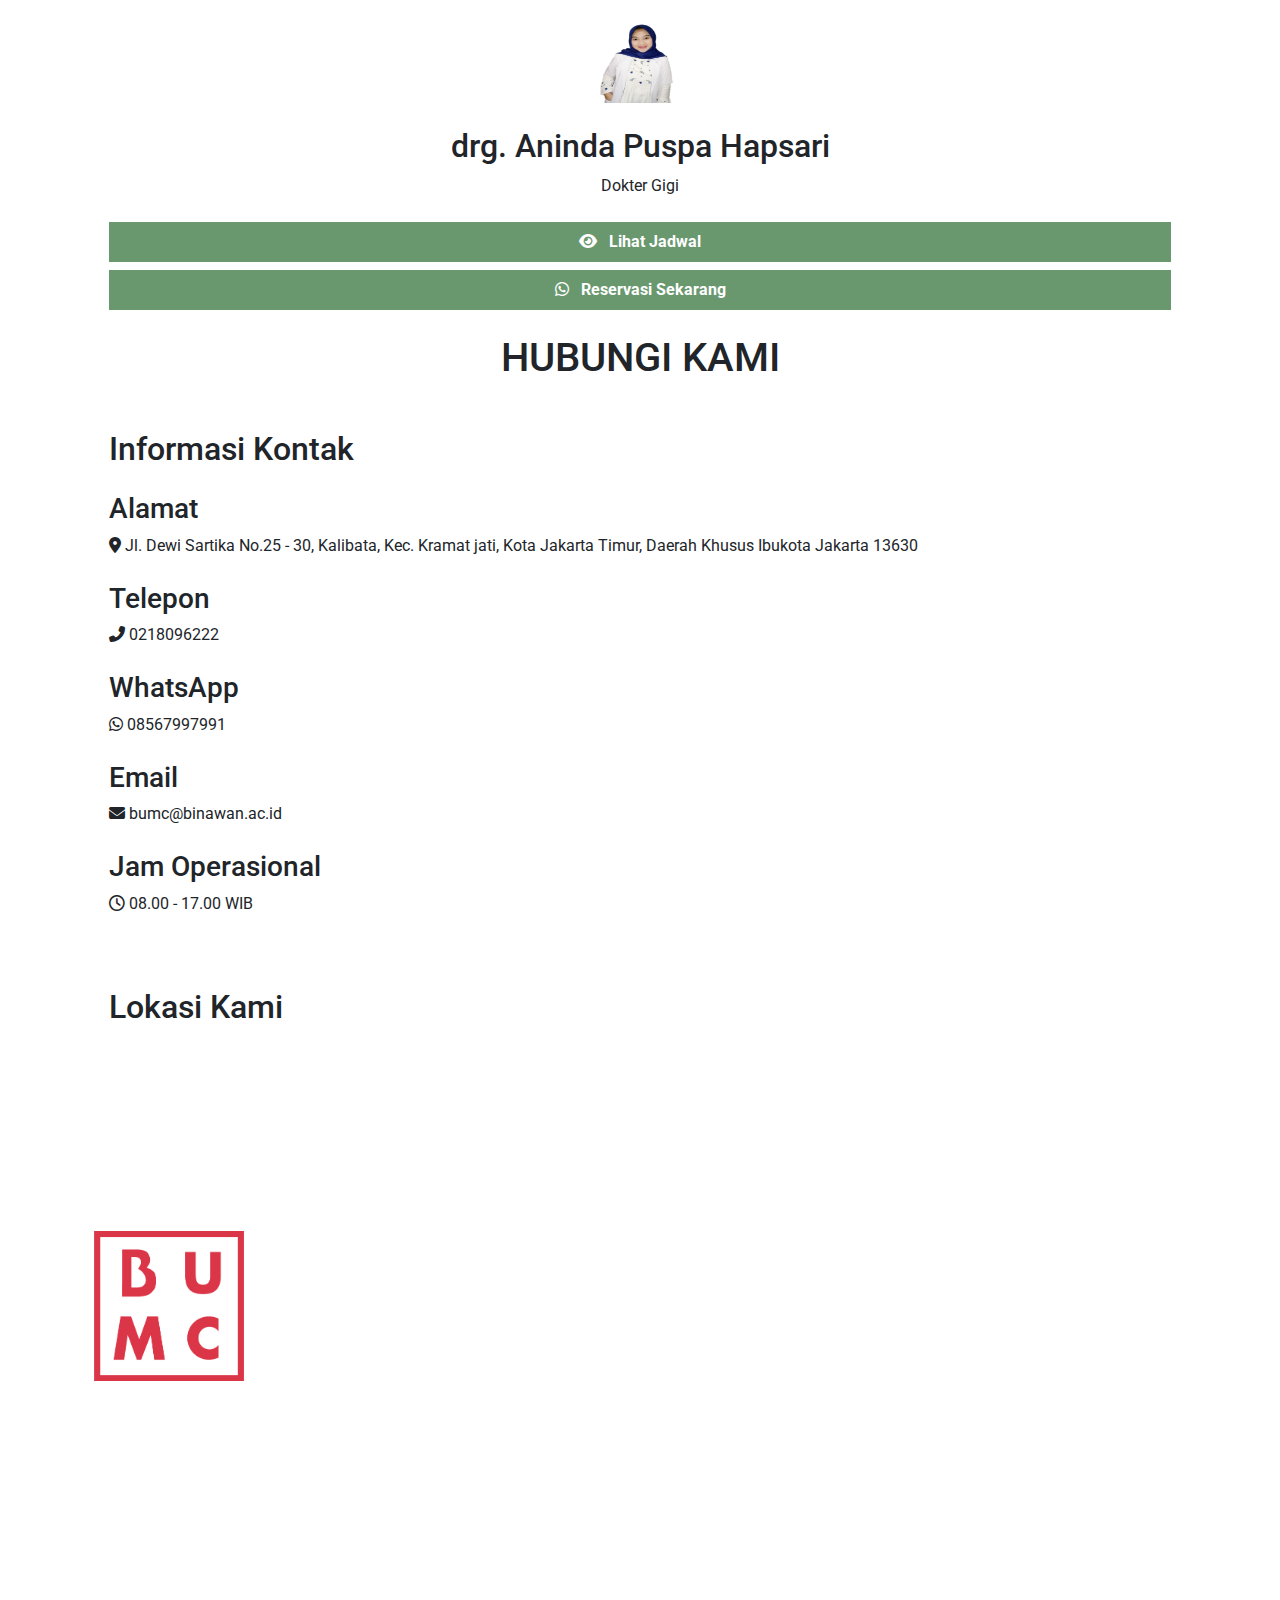
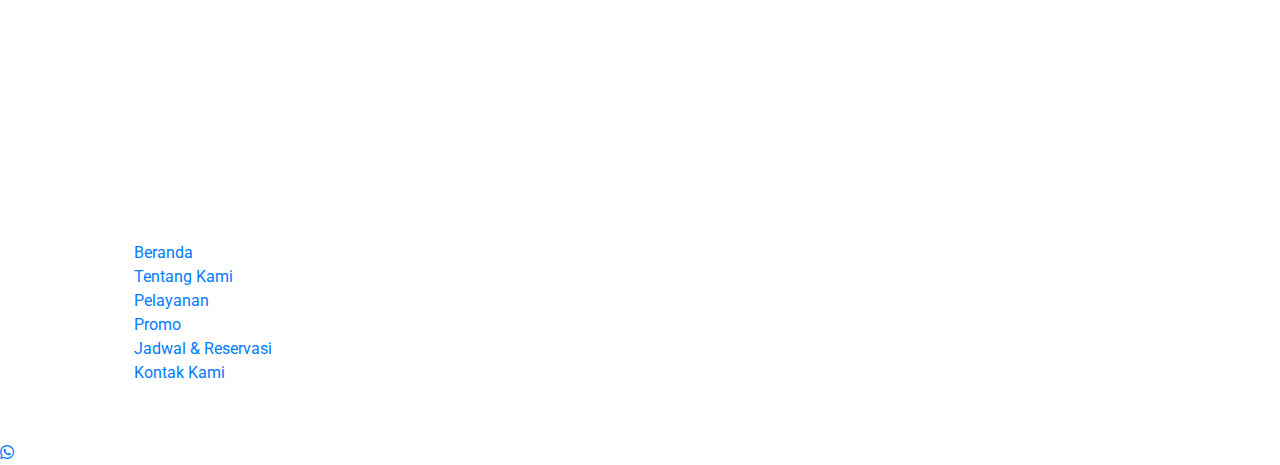
==== commit 0d5c8d35: "update" ====
--- a/index.html
+++ b/index.html
@@ -290,6 +290,21 @@
                                 <img src="assets/img/fasilitas/Ruang Tunggu.jpg" alt="Image 5" class="fasilitas-img" />
                                 <span class="image-caption">Sterilisasi</span>
                             </div>
+
+                            <div class="swiper-slide flex justify-center items-center">
+                                <img src="assets/img/fasilitas/Ruang Sterilisasi.jpg" alt="Image 5" class="fasilitas-img" />
+                                <span class="image-caption">Sterilisasi</span>
+                            </div>
+
+                            <div class="swiper-slide flex justify-center items-center">
+                                <img src="assets/img/fasilitas/Ruang Vaksinasi.jpg" alt="Image 5" class="fasilitas-img" />
+                                <span class="image-caption">Sterilisasi</span>
+                            </div>
+
+                            <div class="swiper-slide flex justify-center items-center">
+                                <img src="assets/img/fasilitas/Ruang Sterilisasi.jpg" alt="Image 5" class="fasilitas-img" />
+                                <span class="image-caption">Sterilisasi</span>
+                            </div>
                         </div>
                     </div>
         
--- a/css/kontak/kontak.css
+++ b/css/kontak/kontak.css
@@ -63,7 +63,7 @@
 }
 
 button:hover {
-    background-color: rgb(52, 98, 58);
+    background-color: #e0344c;
 }
 
 .map-div iframe {
@@ -73,7 +73,7 @@
 
 .gfg {
     text-align: center;
-    color: green;
+    color: #e0344c;
 }
 
 .map-div {
